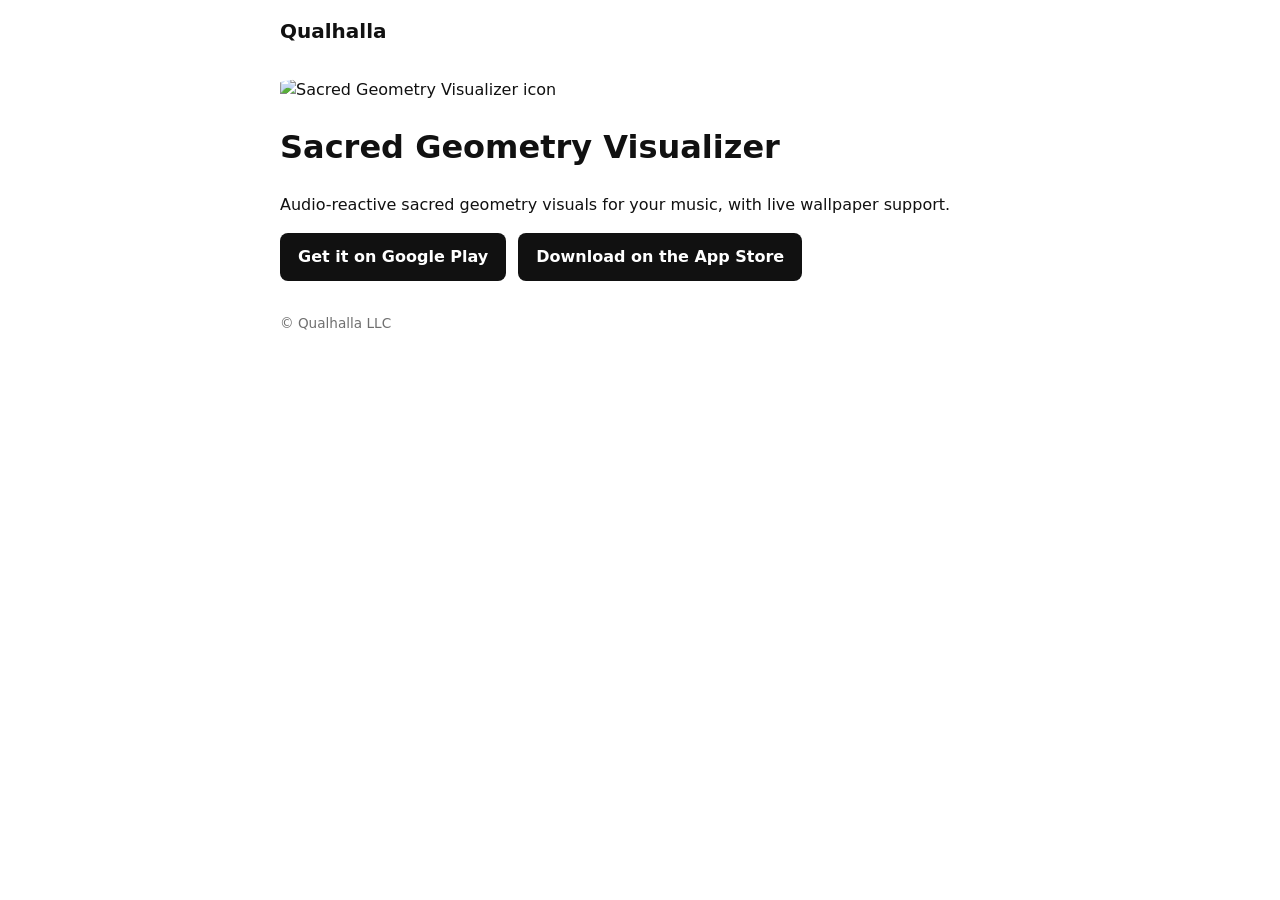
==== sacred-geometry/index.html @ e6d62333 "initial pages" ====
<!DOCTYPE html>
<html lang="en">
<head>
<meta charset="utf-8">
<meta name="viewport" content="width=device-width, initial-scale=1">
<title>Sacred Geometry Visualizer – Qualhalla</title>
<link rel="stylesheet" href="../style.css">
</head>
<body>
<header><a href="../">Qualhalla</a></header>
<main>
<img class="icon" src="https://play-lh.googleusercontent.com/yyiIt6sT2BkbA_dP98_bGDLE0XYc7IvN8BOFiixShbrxQTDB6XYWqA7kOrN7RhlTOafwakQ2WzHvA2Afxr44WQ=s256" alt="Sacred Geometry Visualizer icon" width="128" height="128">
<h1>Sacred Geometry Visualizer</h1>
<p>Audio-reactive sacred geometry visuals for your music, with live wallpaper support.</p>
<div class="links">
<a class="btn" href="https://play.google.com/store/apps/details?id=com.qualhalla.visualizer">Get it on Google Play</a>
<a class="btn" href="https://apps.apple.com/us/app/sacred-geometry-visualizer/id6801698177">Download on the App Store</a>
</div>
</main>
<footer>&copy; Qualhalla LLC</footer>
</body>
</html>
---- style.css ----
body{margin:0;font-family:system-ui,-apple-system,Segoe UI,Roboto,sans-serif;background:#fff;color:#111;line-height:1.5}
@media (prefers-color-scheme:dark){body{background:#111;color:#eee}.app{border-color:#333}.btn{background:#eee;color:#111}}
header,main,footer{max-width:720px;margin:0 auto;padding:16px}
header a{font-weight:700;font-size:1.25rem;color:inherit;text-decoration:none}
footer{font-size:.85rem;opacity:.6}
.apps{display:grid;gap:12px}
.app{display:flex;gap:16px;align-items:center;padding:12px;border:1px solid #ddd;border-radius:12px;color:inherit;text-decoration:none}
.app:hover{border-color:#888}
.app img,.icon{border-radius:20%;flex-shrink:0}
.links{display:flex;flex-wrap:wrap;gap:12px;margin-top:16px}
.btn{display:inline-block;padding:12px 18px;border-radius:8px;background:#111;color:#fff;text-decoration:none;font-weight:600}
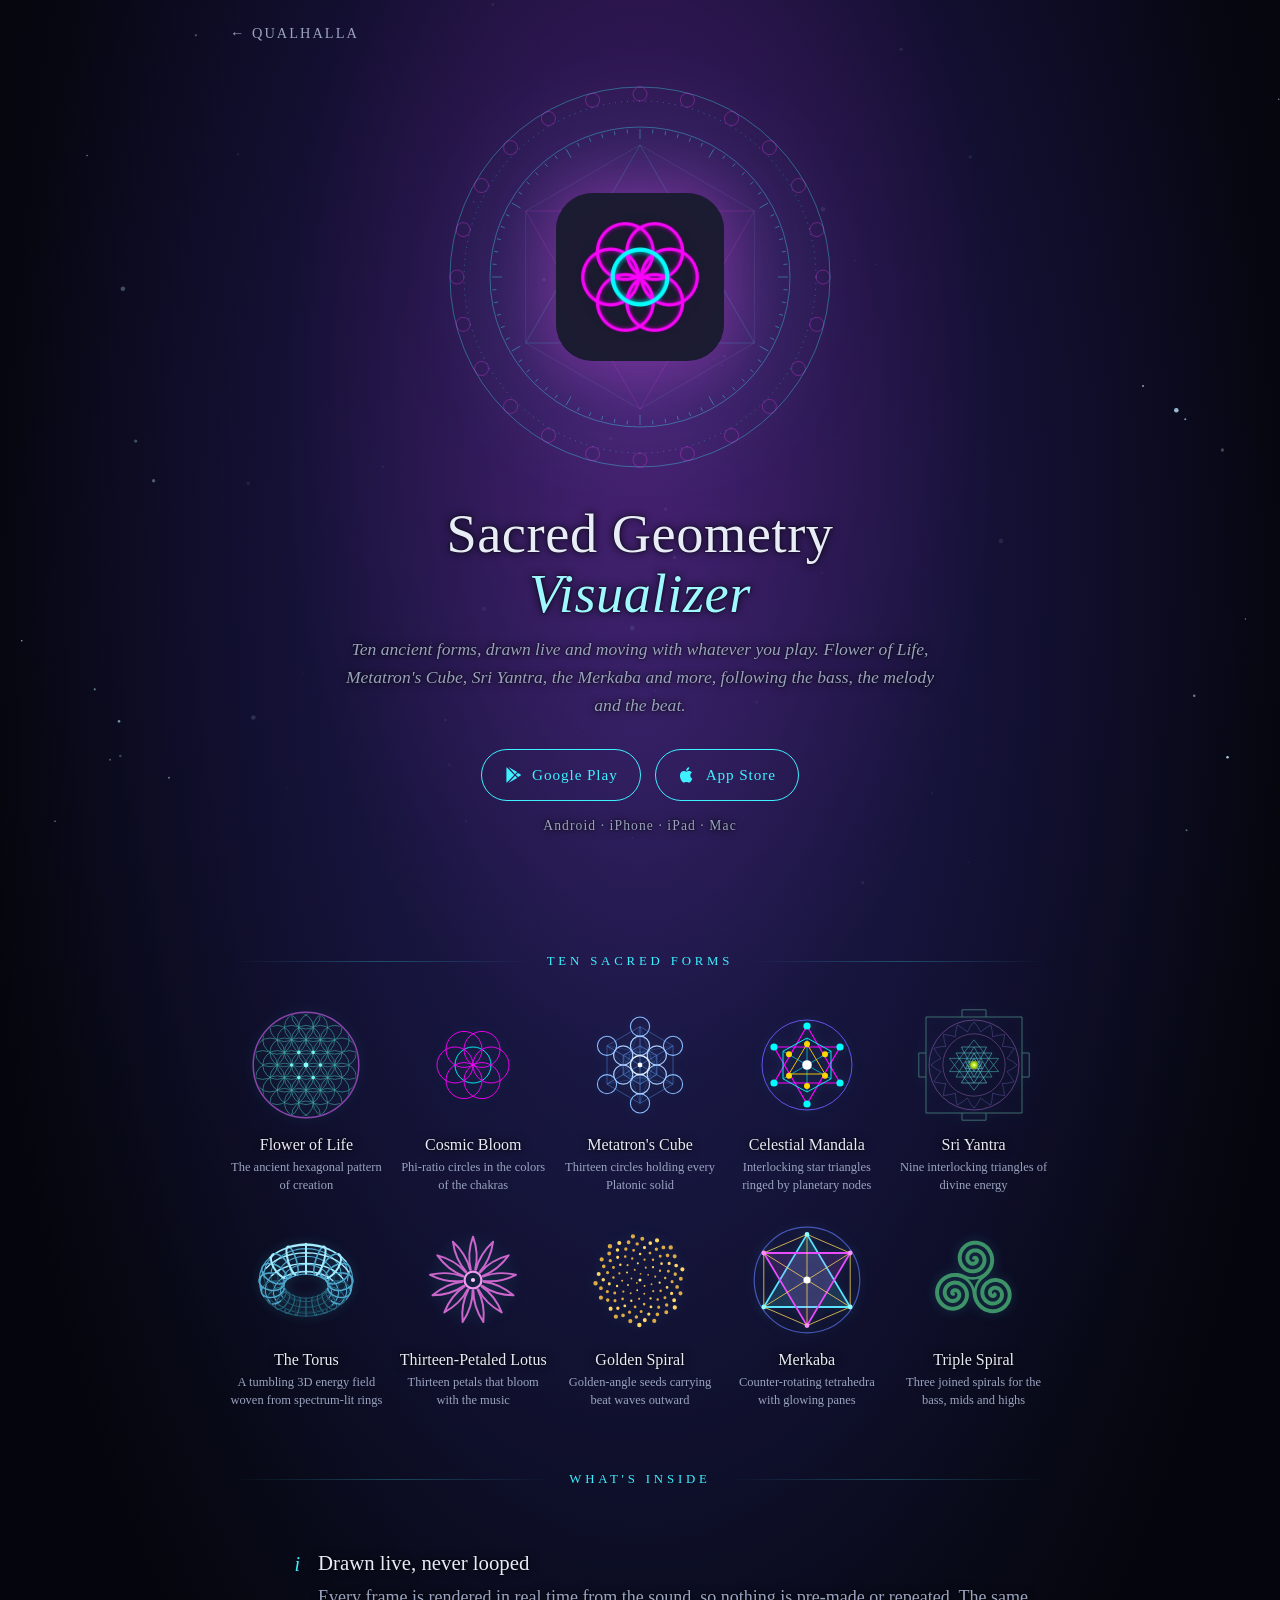
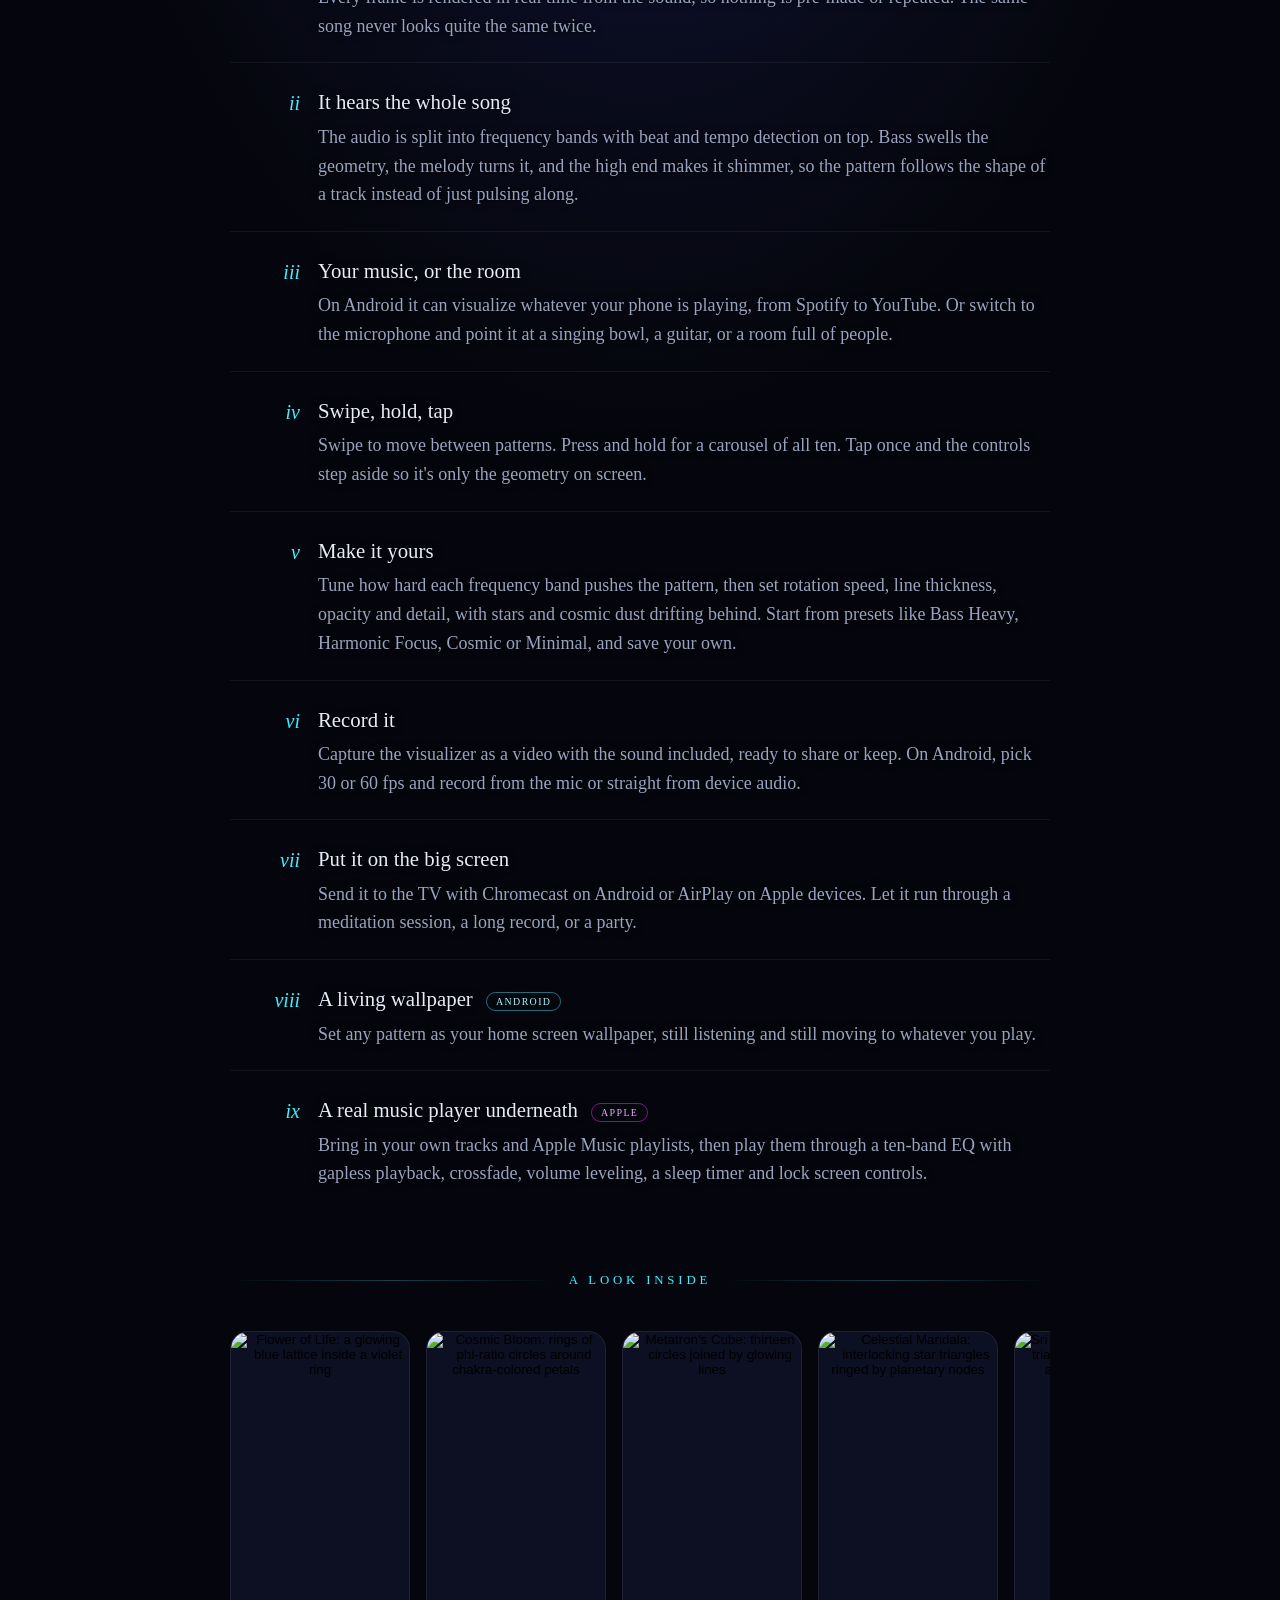
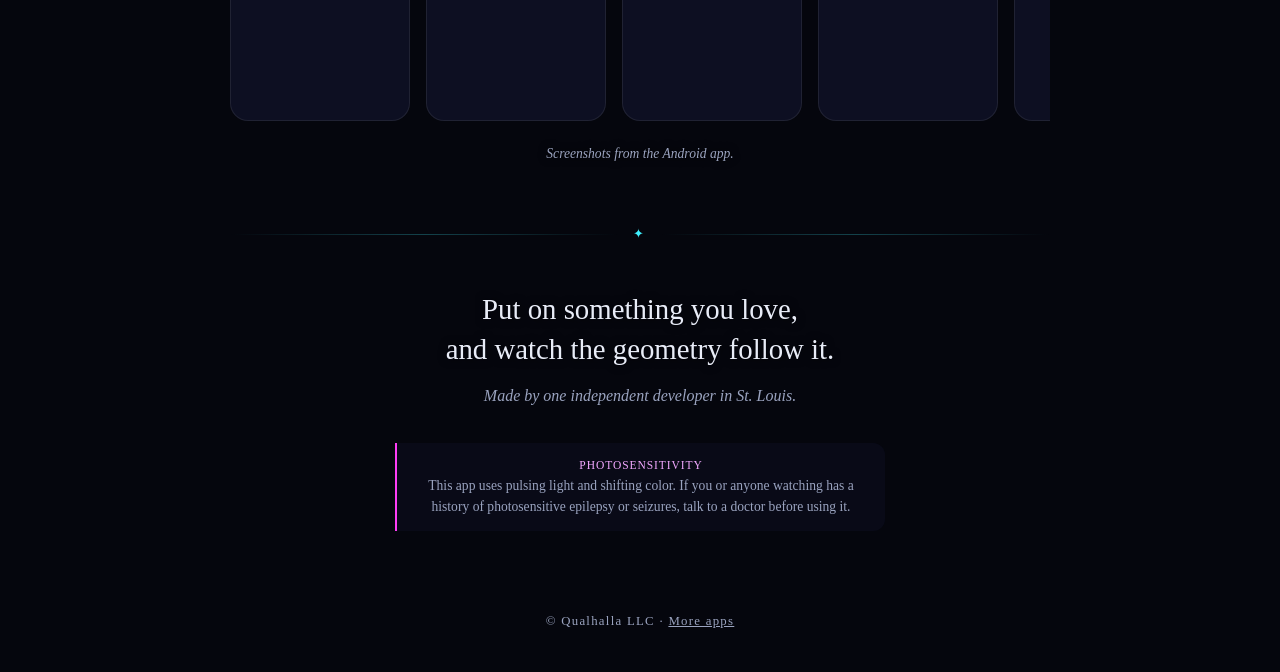
==== commit a669ddb8: "sacred geometry site" ====
--- a/sacred-geometry/index.html
+++ b/sacred-geometry/index.html
@@ -3,20 +3,505 @@
 <head>
 <meta charset="utf-8">
 <meta name="viewport" content="width=device-width, initial-scale=1">
-<title>Sacred Geometry Visualizer – Qualhalla</title>
-<link rel="stylesheet" href="../style.css">
+<title>Sacred Geometry Visualizer</title>
+<meta name="description" content="Ten sacred geometry patterns, drawn live and driven by your music. Flower of Life, Metatron's Cube, Sri Yantra, Merkaba and more, for Android, iPhone, iPad and Mac.">
+<meta property="og:title" content="Sacred Geometry Visualizer">
+<meta property="og:description" content="Ten sacred geometry patterns, drawn live and driven by your music.">
+<meta property="og:image" content="https://qualhalla.com/sacred-geometry/icon-512.png">
+<link rel="icon" href="icon-360.webp" type="image/webp">
+<style>
+:root{
+  --night:#05060d; --deep:#0d0f22; --navy:#1e1e38; --cyan:#3ff0ff; --aqua:#9ff8ff;
+  --magenta:#ff3df5; --orchid:#f2a8ff; --ink:#e8ecf7; --dim:#9aa3bf; --line:rgba(63,240,255,.26);
+  --serif:"Iowan Old Style","Palatino Linotype",Palatino,"Book Antiqua",Georgia,serif;
+}
+*{box-sizing:border-box}
+html{background:var(--night)}
+body{margin:0;color:var(--ink);font-family:var(--serif);font-size:18px;line-height:1.6;
+  background:
+    radial-gradient(ellipse 70% 45% at 50% 10%,rgba(160,40,200,.38) 0%,rgba(40,20,90,.28) 40%,transparent 75%) no-repeat,
+    radial-gradient(ellipse 60% 40% at 50% 18%,#18204a 0%,#0c0f26 50%,var(--night) 85%) no-repeat,var(--night);
+  min-height:100vh;overflow-x:hidden}
+.sky{position:fixed;inset:0;width:100%;height:100%;z-index:0;pointer-events:none;fill:#bfeaff;--m:linear-gradient(90deg,#000 0,#000 calc(50% - 480px),rgba(0,0,0,.12) calc(50% - 380px),rgba(0,0,0,.12) calc(50% + 380px),#000 calc(50% + 480px),#000 100%);-webkit-mask-image:var(--m);mask-image:var(--m)}
+.wrap p,.wrap h1,.wrap h3,.pat b{text-shadow:0 0 8px var(--night),0 0 2px var(--night)}
+.sky .tw{animation:tw 5s ease-in-out infinite}
+@keyframes tw{50%{opacity:.1}}
+.wrap{position:relative;z-index:1;max-width:860px;margin:0 auto;padding:0 20px}
+nav{padding:22px 0;font-size:.9rem;letter-spacing:.14em;text-transform:uppercase}
+nav a{color:var(--dim);text-decoration:none} nav a:hover{color:var(--cyan)}
+
+/* hero */
+.hero{text-align:center;padding:10px 0 40px}
+.sigil{position:relative;width:min(400px,86vw);aspect-ratio:1;margin:0 auto}
+.sigil svg{position:absolute;inset:0;width:100%;height:100%}
+.ring-outer{animation:spin 240s linear infinite;transform-origin:50% 50%}
+.ring-inner{animation:spin 160s linear infinite reverse;transform-origin:50% 50%}
+@keyframes spin{to{transform:rotate(360deg)}}
+.sigil line,.sigil circle.r{stroke:var(--cyan);fill:none;stroke-width:.7;opacity:.5}
+.sigil circle.p{stroke:var(--magenta);fill:none;stroke-width:.7;opacity:.45}
+.sigil .t1{stroke:var(--cyan);fill:none;stroke-width:.6;opacity:.3}
+.sigil .t2{stroke:var(--magenta);fill:none;stroke-width:.6;opacity:.3}
+.sigil .hx{stroke:var(--aqua);fill:none;stroke-width:.5;opacity:.18}
+.gem{position:absolute;left:50%;top:50%;width:42%;height:auto;aspect-ratio:1;object-fit:cover;translate:-50% -50%;border-radius:22%;
+  box-shadow:0 0 60px 10px rgba(255,61,245,.28),0 0 140px 40px rgba(63,240,255,.12);
+  animation:float 7s ease-in-out infinite}
+@keyframes float{50%{transform:translateY(-8px)}}
+h1{font-weight:400;font-size:clamp(2.1rem,6vw,3.4rem);line-height:1.1;margin:28px 0 10px;letter-spacing:.01em}
+h1 em{font-style:italic;color:var(--aqua)}
+.lede{max-width:34em;margin:0 auto;color:var(--dim);font-style:italic;font-size:1.1rem}
+.stores{display:flex;flex-wrap:wrap;justify-content:center;gap:14px;margin-top:30px}
+.stores a{display:inline-flex;align-items:center;gap:10px;padding:13px 22px;border:1px solid var(--cyan);
+  border-radius:999px;color:var(--cyan);text-decoration:none;letter-spacing:.06em;font-size:.95rem;transition:.25s}
+.stores a:hover{background:var(--cyan);color:var(--night)}
+.stores svg{width:18px;height:18px;fill:currentColor}
+.price{margin-top:14px;font-size:.85rem;color:var(--dim);letter-spacing:.08em}
+
+/* divider */
+.orn{display:flex;align-items:center;gap:14px;color:var(--cyan);margin:60px 0 34px;font-size:.8rem;letter-spacing:.3em;text-transform:uppercase;text-align:center}
+.orn::before,.orn::after{content:"";flex:1;height:1px;background:linear-gradient(90deg,transparent,var(--line),transparent)}
+
+/* patterns */
+.pats{list-style:none;padding:0;margin:0;display:grid;grid-template-columns:repeat(5,1fr);gap:26px 14px}
+.pat{text-align:center}
+.pat svg{display:block;width:100%;max-width:120px;aspect-ratio:1;margin:0 auto 10px;overflow:visible;
+  filter:drop-shadow(0 0 6px rgba(63,240,255,.18));transition:transform .6s cubic-bezier(.2,.7,.2,1)}
+.pat.dim svg{filter:brightness(2.1) saturate(1.2) drop-shadow(0 0 6px rgba(63,240,255,.18))}
+.pat:hover svg{transform:rotate(30deg) scale(1.06)}
+.pat b{display:block;font-weight:400;font-size:1rem;line-height:1.25}
+.pat span{display:block;font-size:.78rem;line-height:1.4;color:var(--dim);margin-top:4px}
+
+/* features */
+.feats{list-style:none;padding:0;margin:0}
+.feats li{display:grid;grid-template-columns:70px 1fr;gap:18px;padding:22px 0;border-bottom:1px solid rgba(255,255,255,.06)}
+.feats li:last-child{border-bottom:0}
+.num{font-style:italic;color:var(--cyan);font-size:1.25rem;text-align:right;padding-top:2px}
+.feats h3{margin:0 0 4px;font-weight:400;font-size:1.3rem}
+.feats p{margin:0;color:var(--dim)}
+.tag{display:inline-block;vertical-align:middle;margin-left:8px;padding:1px 9px;border-radius:999px;font-size:.62rem;letter-spacing:.14em;text-transform:uppercase;
+  border:1px solid rgba(255,255,255,.18);color:var(--dim);font-style:normal;text-shadow:none}
+.tag.a{border-color:rgba(63,240,255,.45);color:var(--aqua)}
+.tag.i{border-color:rgba(255,61,245,.45);color:var(--orchid)}
+
+/* screens */
+.screens{display:flex;gap:16px;overflow-x:auto;padding:6px 2px 18px;scroll-snap-type:x mandatory;scrollbar-width:thin;scrollbar-color:var(--line) transparent}
+.shot{flex:0 0 auto;padding:0;border:0;background:none;cursor:zoom-in;scroll-snap-align:start;border-radius:18px;transition:transform .25s}
+.shot:hover{transform:translateY(-3px)}
+.shot:focus-visible{outline:2px solid var(--cyan);outline-offset:3px}
+.screens img{display:block;width:180px;height:auto;aspect-ratio:1440/3120;border-radius:18px;border:1px solid rgba(255,255,255,.08);background:var(--deep)}
+.screens-note{text-align:center;color:var(--dim);font-style:italic;font-size:.85rem;margin:4px 0 0}
+
+/* lightbox */
+.lightbox{border:0;padding:0;background:transparent;max-width:none;max-height:none;width:100vw;height:100vh;height:100dvh;
+  color:var(--ink);overflow:hidden}
+.lightbox[open]{display:flex;align-items:center;justify-content:center;animation:lbin .22s ease-out}
+.lightbox::backdrop{background:rgba(5,6,13,.92);backdrop-filter:blur(4px)}
+@keyframes lbin{from{opacity:0}}
+.lightbox figure{margin:0;display:flex;flex-direction:column;align-items:center;gap:14px;max-width:100%}
+.lb-img{display:block;max-height:calc(100dvh - 110px);max-width:min(92vw,520px);width:auto;height:auto;
+  border-radius:24px;border:1px solid var(--line);box-shadow:0 0 80px rgba(255,61,245,.2)}
+.lb-cap{max-width:30em;padding:0 20px;text-align:center;color:var(--dim);font-style:italic;font-size:.95rem}
+.lb-close,.lb-nav{position:absolute;display:flex;align-items:center;justify-content:center;background:rgba(13,15,34,.75);
+  color:var(--cyan);border:1px solid var(--line);border-radius:999px;cursor:pointer;font-family:var(--serif);line-height:1;transition:.2s}
+.lb-close:hover,.lb-nav:hover{background:var(--cyan);color:var(--night)}
+.lb-close:focus-visible,.lb-nav:focus-visible{outline:2px solid var(--cyan);outline-offset:3px}
+.lb-close{top:16px;right:16px;width:44px;height:44px;font-size:1.7rem}
+.lb-nav{top:50%;translate:0 -50%;width:48px;height:48px;font-size:2rem;padding-bottom:4px}
+.lb-prev{left:max(16px,calc(50% - 340px))}
+.lb-next{right:max(16px,calc(50% - 340px))}
+
+/* closing */
+.vow{text-align:center;padding:10px 0 20px}
+.vow p{font-size:clamp(1.3rem,3.6vw,1.8rem);line-height:1.4;margin:0 0 14px}
+.vow small{display:block;color:var(--dim);font-style:italic;font-size:1rem}
+.caution{max-width:36em;margin:34px auto 0;padding:14px 18px;border-left:2px solid var(--magenta);background:rgba(13,15,34,.55);
+  border-radius:0 12px 12px 0;color:var(--dim);font-size:.85rem;line-height:1.5}
+.caution b{color:var(--orchid);font-weight:400;letter-spacing:.08em;text-transform:uppercase;font-size:.72rem;display:block;margin-bottom:2px}
+footer{text-align:center;color:var(--dim);font-size:.8rem;letter-spacing:.1em;padding:60px 0 40px}
+footer a{color:var(--dim)}
+
+@media (max-width:760px){
+  .pats{grid-template-columns:repeat(3,1fr)}
+}
+@media (max-width:640px){
+  body{font-size:17px}
+  .pats{grid-template-columns:repeat(2,1fr);gap:24px 16px}
+  .pat svg{max-width:104px}
+  .feats li{grid-template-columns:44px 1fr;gap:12px}
+  .screens img{width:150px}
+  .lb-nav{top:auto;bottom:18px;translate:none}
+  .lb-img{max-height:calc(100dvh - 210px)}
+  .lightbox figure{margin:44px 0 56px}
+}
+@media (prefers-reduced-motion:reduce){*{animation:none!important;transition:none!important}}
+</style>
 </head>
 <body>
-<header><a href="../">Qualhalla</a></header>
-<main>
-<img class="icon" src="https://play-lh.googleusercontent.com/yyiIt6sT2BkbA_dP98_bGDLE0XYc7IvN8BOFiixShbrxQTDB6XYWqA7kOrN7RhlTOafwakQ2WzHvA2Afxr44WQ=s256" alt="Sacred Geometry Visualizer icon" width="128" height="128">
-<h1>Sacred Geometry Visualizer</h1>
-<p>Audio-reactive sacred geometry visuals for your music, with live wallpaper support.</p>
-<div class="links">
-<a class="btn" href="https://play.google.com/store/apps/details?id=com.qualhalla.visualizer">Get it on Google Play</a>
-<a class="btn" href="https://apps.apple.com/us/app/sacred-geometry-visualizer/id6801698177">Download on the App Store</a>
+<svg class="sky" viewBox="0 0 1000 1000" preserveAspectRatio="xMidYMid slice" aria-hidden="true">
+<circle cx="331" cy="970" r="0.8" opacity="0.51" class="tw" style="animation-delay:4.9s"/>
+<circle cx="96" cy="374" r="1.8" opacity="0.29"/>
+<circle cx="38" cy="88" r="1.3" opacity="0.52"/>
+<circle cx="564" cy="434" r="0.6" opacity="0.79" class="tw" style="animation-delay:1.3s"/>
+<circle cx="642" cy="596" r="0.6" opacity="0.63"/>
+<circle cx="999" cy="226" r="0.6" opacity="0.61" class="tw" style="animation-delay:2.5s"/>
+<circle cx="553" cy="120" r="1.8" opacity="0.45"/>
+<circle cx="185" cy="105" r="1.8" opacity="0.62" class="tw" style="animation-delay:0.6s"/>
+<circle cx="729" cy="64" r="1.8" opacity="0.29" class="tw" style="animation-delay:4.1s"/>
+<circle cx="437" cy="795" r="1" opacity="0.55"/>
+<circle cx="370" cy="306" r="0.8" opacity="0.77"/>
+<circle cx="249" cy="83" r="1.8" opacity="0.45"/>
+<circle cx="351" cy="746" r="1.3" opacity="0.44"/>
+<circle cx="120" cy="524" r="1.3" opacity="0.36"/>
+<circle cx="955" cy="500" r="1.3" opacity="0.28"/>
+<circle cx="782" cy="571" r="1.8" opacity="0.76"/>
+<circle cx="348" cy="711" r="1" opacity="0.64"/>
+<circle cx="467" cy="70" r="0.6" opacity="0.86"/>
+<circle cx="680" cy="66" r="0.6" opacity="0.73"/>
+<circle cx="591" cy="697" r="1.3" opacity="0.43"/>
+<circle cx="684" cy="355" r="0.6" opacity="0.86"/>
+<circle cx="625" cy="119" r="1.3" opacity="0.29"/>
+<circle cx="132" cy="756" r="0.8" opacity="0.51"/>
+<circle cx="508" cy="82" r="0.8" opacity="0.54"/>
+<circle cx="904" cy="140" r="1.3" opacity="0.81"/>
+<circle cx="425" cy="367" r="1.3" opacity="0.87" class="tw" style="animation-delay:1.1s"/>
+<circle cx="237" cy="674" r="0.8" opacity="0.26"/>
+<circle cx="186" cy="269" r="1" opacity="0.25"/>
+<circle cx="378" cy="624" r="1.8" opacity="0.46" class="tw" style="animation-delay:5.2s"/>
+<circle cx="973" cy="632" r="0.6" opacity="0.55"/>
+<circle cx="974" cy="895" r="1.8" opacity="0.51"/>
+<circle cx="106" cy="493" r="1.3" opacity="0.29" class="tw" style="animation-delay:1.3s"/>
+<circle cx="166" cy="112" r="1" opacity="0.64" class="tw" style="animation-delay:3.4s"/>
+<circle cx="549" cy="103" r="1" opacity="0.65" class="tw" style="animation-delay:1.2s"/>
+<circle cx="385" cy="152" r="1" opacity="0.87"/>
+<circle cx="485" cy="125" r="0.6" opacity="0.8"/>
+<circle cx="477" cy="491" r="1.3" opacity="0.45" class="tw" style="animation-delay:4.5s"/>
+<circle cx="758" cy="271" r="1.3" opacity="0.79" class="tw" style="animation-delay:0.1s"/>
+<circle cx="973" cy="974" r="1.8" opacity="0.49"/>
+<circle cx="936" cy="27" r="1.8" opacity="0.44"/>
+<circle cx="93" cy="712" r="1" opacity="0.59"/>
+<circle cx="364" cy="790" r="0.8" opacity="0.6"/>
+<circle cx="337" cy="651" r="0.8" opacity="0.65"/>
+<circle cx="776" cy="873" r="0.8" opacity="0.77"/>
+<circle cx="757" cy="822" r="0.8" opacity="0.38"/>
+<circle cx="748" cy="29" r="0.6" opacity="0.76"/>
+<circle cx="198" cy="709" r="1.8" opacity="0.87"/>
+<circle cx="959" cy="740" r="1" opacity="0.87"/>
+<circle cx="225" cy="104" r="0.8" opacity="0.56"/>
+<circle cx="494" cy="639" r="1.8" opacity="0.8"/>
+<circle cx="668" cy="352" r="0.6" opacity="0.79" class="tw" style="animation-delay:2.3s"/>
+<circle cx="728" cy="768" r="0.8" opacity="0.56" class="tw" style="animation-delay:4.7s"/>
+<circle cx="340" cy="88" r="1.3" opacity="0.55"/>
+<circle cx="86" cy="742" r="0.8" opacity="0.36" class="tw" style="animation-delay:0.9s"/>
+<circle cx="926" cy="476" r="0.8" opacity="0.65"/>
+<circle cx="485" cy="673" r="1" opacity="0.35"/>
+<circle cx="21" cy="14" r="0.6" opacity="0.59"/>
+<circle cx="444" cy="892" r="0.8" opacity="0.79" class="tw" style="animation-delay:1.5s"/>
+<circle cx="299" cy="513" r="0.8" opacity="0.75"/>
+<circle cx="557" cy="429" r="0.8" opacity="0.29"/>
+<circle cx="919" cy="469" r="1.8" opacity="0.78"/>
+<circle cx="846" cy="939" r="1.8" opacity="0.33" class="tw" style="animation-delay:3.1s"/>
+<circle cx="893" cy="450" r="0.8" opacity="0.65"/>
+<circle cx="153" cy="176" r="0.8" opacity="0.56"/>
+<circle cx="569" cy="63" r="1" opacity="0.69"/>
+<circle cx="494" cy="803" r="0.6" opacity="0.82" class="tw" style="animation-delay:1.1s"/>
+<circle cx="43" cy="790" r="0.6" opacity="0.58"/>
+<circle cx="778" cy="915" r="0.6" opacity="0.54"/>
+<circle cx="517" cy="620" r="1.8" opacity="0.38"/>
+<circle cx="520" cy="546" r="1.3" opacity="0.58"/>
+<circle cx="535" cy="897" r="1" opacity="0.85"/>
+<circle cx="207" cy="860" r="1.3" opacity="0.34" class="tw" style="animation-delay:2.7s"/>
+<circle cx="74" cy="687" r="0.8" opacity="0.53" class="tw" style="animation-delay:1.8s"/>
+<circle cx="125" cy="918" r="0.8" opacity="0.86"/>
+<circle cx="374" cy="146" r="1" opacity="0.82"/>
+<circle cx="224" cy="764" r="0.6" opacity="0.51"/>
+<circle cx="683" cy="852" r="0.8" opacity="0.35"/>
+<circle cx="527" cy="413" r="1" opacity="0.52"/>
+<circle cx="94" cy="739" r="1" opacity="0.26"/>
+<circle cx="451" cy="720" r="0.6" opacity="0.5"/>
+<circle cx="302" cy="524" r="0.6" opacity="0.32"/>
+<circle cx="234" cy="995" r="0.6" opacity="0.3"/>
+<circle cx="927" cy="797" r="0.8" opacity="0.43" class="tw" style="animation-delay:2.5s"/>
+<circle cx="933" cy="692" r="1" opacity="0.51"/>
+<circle cx="527" cy="584" r="1.3" opacity="0.71" class="tw" style="animation-delay:0.3s"/>
+<circle cx="704" cy="187" r="1.3" opacity="0.83"/>
+<circle cx="17" cy="649" r="0.6" opacity="0.77" class="tw" style="animation-delay:5.1s"/>
+<circle cx="68" cy="270" r="0.6" opacity="0.54"/>
+<circle cx="566" cy="427" r="1" opacity="0.65" class="tw" style="animation-delay:4.3s"/>
+<circle cx="960" cy="112" r="0.8" opacity="0.42" class="tw" style="animation-delay:5.6s"/>
+<circle cx="643" cy="312" r="1.8" opacity="0.74"/>
+<circle cx="512" cy="688" r="0.8" opacity="0.43"/>
+<circle cx="256" cy="37" r="0.6" opacity="0.26"/>
+<circle cx="194" cy="526" r="1.3" opacity="0.41"/>
+<circle cx="674" cy="838" r="1.3" opacity="0.68"/>
+</svg>
+
+<div class="wrap">
+<nav><a href="../">&larr; Qualhalla</a></nav>
+
+<header class="hero">
+  <div class="sigil">
+    <svg viewBox="0 0 400 400" aria-hidden="true">
+      <g class="ring-outer">
+<circle class="r" cx="200" cy="200" r="190"/>
+<circle class="r" cx="200" cy="200" r="176" stroke-dasharray="1 5"/>
+<circle class="p" cx="200.0" cy="17.0" r="7"/>
+<circle class="p" cx="247.4" cy="23.2" r="7"/>
+<circle class="p" cx="291.5" cy="41.5" r="7"/>
+<circle class="p" cx="329.4" cy="70.6" r="7"/>
+<circle class="p" cx="358.5" cy="108.5" r="7"/>
+<circle class="p" cx="376.8" cy="152.6" r="7"/>
+<circle class="p" cx="383.0" cy="200.0" r="7"/>
+<circle class="p" cx="376.8" cy="247.4" r="7"/>
+<circle class="p" cx="358.5" cy="291.5" r="7"/>
+<circle class="p" cx="329.4" cy="329.4" r="7"/>
+<circle class="p" cx="291.5" cy="358.5" r="7"/>
+<circle class="p" cx="247.4" cy="376.8" r="7"/>
+<circle class="p" cx="200.0" cy="383.0" r="7"/>
+<circle class="p" cx="152.6" cy="376.8" r="7"/>
+<circle class="p" cx="108.5" cy="358.5" r="7"/>
+<circle class="p" cx="70.6" cy="329.4" r="7"/>
+<circle class="p" cx="41.5" cy="291.5" r="7"/>
+<circle class="p" cx="23.2" cy="247.4" r="7"/>
+<circle class="p" cx="17.0" cy="200.0" r="7"/>
+<circle class="p" cx="23.2" cy="152.6" r="7"/>
+<circle class="p" cx="41.5" cy="108.5" r="7"/>
+<circle class="p" cx="70.6" cy="70.6" r="7"/>
+<circle class="p" cx="108.5" cy="41.5" r="7"/>
+<circle class="p" cx="152.6" cy="23.2" r="7"/>
+      </g>
+      <g class="ring-inner">
+<circle class="r" cx="200" cy="200" r="150"/>
+<line transform="rotate(0 200 200)" x1="200" y1="52" x2="200" y2="62"/>
+<line transform="rotate(5 200 200)" x1="200" y1="52" x2="200" y2="56"/>
+<line transform="rotate(10 200 200)" x1="200" y1="52" x2="200" y2="56"/>
+<line transform="rotate(15 200 200)" x1="200" y1="52" x2="200" y2="56"/>
+<line transform="rotate(20 200 200)" x1="200" y1="52" x2="200" y2="56"/>
+<line transform="rotate(25 200 200)" x1="200" y1="52" x2="200" y2="56"/>
+<line transform="rotate(30 200 200)" x1="200" y1="52" x2="200" y2="62"/>
+<line transform="rotate(35 200 200)" x1="200" y1="52" x2="200" y2="56"/>
+<line transform="rotate(40 200 200)" x1="200" y1="52" x2="200" y2="56"/>
+<line transform="rotate(45 200 200)" x1="200" y1="52" x2="200" y2="56"/>
+<line transform="rotate(50 200 200)" x1="200" y1="52" x2="200" y2="56"/>
+<line transform="rotate(55 200 200)" x1="200" y1="52" x2="200" y2="56"/>
+<line transform="rotate(60 200 200)" x1="200" y1="52" x2="200" y2="62"/>
+<line transform="rotate(65 200 200)" x1="200" y1="52" x2="200" y2="56"/>
+<line transform="rotate(70 200 200)" x1="200" y1="52" x2="200" y2="56"/>
+<line transform="rotate(75 200 200)" x1="200" y1="52" x2="200" y2="56"/>
+<line transform="rotate(80 200 200)" x1="200" y1="52" x2="200" y2="56"/>
+<line transform="rotate(85 200 200)" x1="200" y1="52" x2="200" y2="56"/>
+<line transform="rotate(90 200 200)" x1="200" y1="52" x2="200" y2="62"/>
+<line transform="rotate(95 200 200)" x1="200" y1="52" x2="200" y2="56"/>
+<line transform="rotate(100 200 200)" x1="200" y1="52" x2="200" y2="56"/>
+<line transform="rotate(105 200 200)" x1="200" y1="52" x2="200" y2="56"/>
+<line transform="rotate(110 200 200)" x1="200" y1="52" x2="200" y2="56"/>
+<line transform="rotate(115 200 200)" x1="200" y1="52" x2="200" y2="56"/>
+<line transform="rotate(120 200 200)" x1="200" y1="52" x2="200" y2="62"/>
+<line transform="rotate(125 200 200)" x1="200" y1="52" x2="200" y2="56"/>
+<line transform="rotate(130 200 200)" x1="200" y1="52" x2="200" y2="56"/>
+<line transform="rotate(135 200 200)" x1="200" y1="52" x2="200" y2="56"/>
+<line transform="rotate(140 200 200)" x1="200" y1="52" x2="200" y2="56"/>
+<line transform="rotate(145 200 200)" x1="200" y1="52" x2="200" y2="56"/>
+<line transform="rotate(150 200 200)" x1="200" y1="52" x2="200" y2="62"/>
+<line transform="rotate(155 200 200)" x1="200" y1="52" x2="200" y2="56"/>
+<line transform="rotate(160 200 200)" x1="200" y1="52" x2="200" y2="56"/>
+<line transform="rotate(165 200 200)" x1="200" y1="52" x2="200" y2="56"/>
+<line transform="rotate(170 200 200)" x1="200" y1="52" x2="200" y2="56"/>
+<line transform="rotate(175 200 200)" x1="200" y1="52" x2="200" y2="56"/>
+<line transform="rotate(180 200 200)" x1="200" y1="52" x2="200" y2="62"/>
+<line transform="rotate(185 200 200)" x1="200" y1="52" x2="200" y2="56"/>
+<line transform="rotate(190 200 200)" x1="200" y1="52" x2="200" y2="56"/>
+<line transform="rotate(195 200 200)" x1="200" y1="52" x2="200" y2="56"/>
+<line transform="rotate(200 200 200)" x1="200" y1="52" x2="200" y2="56"/>
+<line transform="rotate(205 200 200)" x1="200" y1="52" x2="200" y2="56"/>
+<line transform="rotate(210 200 200)" x1="200" y1="52" x2="200" y2="62"/>
+<line transform="rotate(215 200 200)" x1="200" y1="52" x2="200" y2="56"/>
+<line transform="rotate(220 200 200)" x1="200" y1="52" x2="200" y2="56"/>
+<line transform="rotate(225 200 200)" x1="200" y1="52" x2="200" y2="56"/>
+<line transform="rotate(230 200 200)" x1="200" y1="52" x2="200" y2="56"/>
+<line transform="rotate(235 200 200)" x1="200" y1="52" x2="200" y2="56"/>
+<line transform="rotate(240 200 200)" x1="200" y1="52" x2="200" y2="62"/>
+<line transform="rotate(245 200 200)" x1="200" y1="52" x2="200" y2="56"/>
+<line transform="rotate(250 200 200)" x1="200" y1="52" x2="200" y2="56"/>
+<line transform="rotate(255 200 200)" x1="200" y1="52" x2="200" y2="56"/>
+<line transform="rotate(260 200 200)" x1="200" y1="52" x2="200" y2="56"/>
+<line transform="rotate(265 200 200)" x1="200" y1="52" x2="200" y2="56"/>
+<line transform="rotate(270 200 200)" x1="200" y1="52" x2="200" y2="62"/>
+<line transform="rotate(275 200 200)" x1="200" y1="52" x2="200" y2="56"/>
+<line transform="rotate(280 200 200)" x1="200" y1="52" x2="200" y2="56"/>
+<line transform="rotate(285 200 200)" x1="200" y1="52" x2="200" y2="56"/>
+<line transform="rotate(290 200 200)" x1="200" y1="52" x2="200" y2="56"/>
+<line transform="rotate(295 200 200)" x1="200" y1="52" x2="200" y2="56"/>
+<line transform="rotate(300 200 200)" x1="200" y1="52" x2="200" y2="62"/>
+<line transform="rotate(305 200 200)" x1="200" y1="52" x2="200" y2="56"/>
+<line transform="rotate(310 200 200)" x1="200" y1="52" x2="200" y2="56"/>
+<line transform="rotate(315 200 200)" x1="200" y1="52" x2="200" y2="56"/>
+<line transform="rotate(320 200 200)" x1="200" y1="52" x2="200" y2="56"/>
+<line transform="rotate(325 200 200)" x1="200" y1="52" x2="200" y2="56"/>
+<line transform="rotate(330 200 200)" x1="200" y1="52" x2="200" y2="62"/>
+<line transform="rotate(335 200 200)" x1="200" y1="52" x2="200" y2="56"/>
+<line transform="rotate(340 200 200)" x1="200" y1="52" x2="200" y2="56"/>
+<line transform="rotate(345 200 200)" x1="200" y1="52" x2="200" y2="56"/>
+<line transform="rotate(350 200 200)" x1="200" y1="52" x2="200" y2="56"/>
+<line transform="rotate(355 200 200)" x1="200" y1="52" x2="200" y2="56"/>
+<polygon class="t1" points="200.0,68.0 314.3,266.0 85.7,266.0"/>
+<polygon class="t2" points="314.3,134.0 200.0,332.0 85.7,134.0"/>
+<polygon class="hx" points="200.0,68.0 314.3,134.0 314.3,266.0 200.0,332.0 85.7,266.0 85.7,134.0"/>
+      </g>
+    </svg>
+    <img class="gem" src="icon-360.webp" alt="Sacred Geometry Visualizer icon" width="360" height="360">
+  </div>
+
+  <h1>Sacred Geometry<br><em>Visualizer</em></h1>
+  <p class="lede">Ten ancient forms, drawn live and moving with whatever you play. Flower of Life, Metatron's Cube, Sri Yantra, the Merkaba and more, following the bass, the melody and the beat.</p>
+
+  <div class="stores">
+    <a href="https://play.google.com/store/apps/details?id=com.qualhalla.visualizer">
+      <svg viewBox="0 0 24 24" aria-hidden="true"><path d="M3.6 1.8c-.3.3-.4.7-.4 1.2v18c0 .5.1.9.4 1.2L13.7 12 3.6 1.8zm11.2 11.3 2.8 2.8-11.7 6.7 8.9-9.5zm3.9-3.9 3.1 1.8c.9.5.9 1.5 0 2l-3.1 1.8-3.1-3.1 3.1-2.5zM5.9 1.4l11.7 6.7-2.8 2.8-8.9-9.5z"/></svg>
+      Google Play
+    </a>
+    <a href="https://apps.apple.com/us/app/sacred-geometry-visualizer/id6801698177">
+      <svg viewBox="0 0 24 24" aria-hidden="true"><path d="M16.4 12.6c0-2.6 2.1-3.8 2.2-3.9-1.2-1.8-3.1-2-3.7-2-1.6-.2-3.1.9-3.9.9-.8 0-2-.9-3.4-.9-1.7 0-3.3 1-4.2 2.6-1.8 3.1-.5 7.7 1.3 10.2.9 1.2 1.9 2.6 3.2 2.6 1.3-.1 1.8-.8 3.3-.8 1.6 0 2 .8 3.4.8 1.4 0 2.3-1.3 3.1-2.5 1-1.4 1.4-2.8 1.4-2.9 0 0-2.7-1-2.7-4.1zM13.9 4.9c.7-.9 1.2-2 1-3.2-1 0-2.3.7-3 1.6-.7.8-1.2 2-1.1 3.1 1.2.1 2.3-.6 3.1-1.5z"/></svg>
+      App Store
+    </a>
+  </div>
+  <p class="price">Android &middot; iPhone &middot; iPad &middot; Mac</p>
+</header>
+
+<div class="orn">Ten sacred forms</div>
+<ul class="pats">
+<li class="pat"><svg aria-hidden="true" focusable="false" viewBox="0 0 200 200"><path d="M100,100m-88,0a88,88 0,1 1,176 0a88,88 0,1 1,-176 0" fill="none" stroke="#8844aa" stroke-width="2.5"/><g clip-path="url(#flower-of-life-c1)"><clipPath id="flower-of-life-c1"><path d="M100,100m-86,0a86,86 0,1 1,172 0a86,86 0,1 1,-172 0"/></clipPath><path d="M100,100m-24,0a24,24 0,1 1,48 0a24,24 0,1 1,-48 0" fill="none" stroke="#44aaaa" stroke-width="1"/><path d="M124,100m-24,0a24,24 0,1 1,48 0a24,24 0,1 1,-48 0" fill="none" stroke="#44aaaa" stroke-width="1"/><path d="M76,100m-24,0a24,24 0,1 1,48 0a24,24 0,1 1,-48 0" fill="none" stroke="#44aaaa" stroke-width="1"/><path d="M112,121m-24,0a24,24 0,1 1,48 0a24,24 0,1 1,-48 0" fill="none" stroke="#44aaaa" stroke-width="1"/><path d="M88,121m-24,0a24,24 0,1 1,48 0a24,24 0,1 1,-48 0" fill="none" stroke="#44aaaa" stroke-width="1"/><path d="M112,79m-24,0a24,24 0,1 1,48 0a24,24 0,1 1,-48 0" fill="none" stroke="#44aaaa" stroke-width="1"/><path d="M88,79m-24,0a24,24 0,1 1,48 0a24,24 0,1 1,-48 0" fill="none" stroke="#44aaaa" stroke-width="1"/><path d="M148,100m-24,0a24,24 0,1 1,48 0a24,24 0,1 1,-48 0" fill="none" stroke="#44aaaa" stroke-width="1"/><path d="M52,100m-24,0a24,24 0,1 1,48 0a24,24 0,1 1,-48 0" fill="none" stroke="#44aaaa" stroke-width="1"/><path d="M136,121m-24,0a24,24 0,1 1,48 0a24,24 0,1 1,-48 0" fill="none" stroke="#44aaaa" stroke-width="1"/><path d="M64,121m-24,0a24,24 0,1 1,48 0a24,24 0,1 1,-48 0" fill="none" stroke="#44aaaa" stroke-width="1"/><path d="M136,79m-24,0a24,24 0,1 1,48 0a24,24 0,1 1,-48 0" fill="none" stroke="#44aaaa" stroke-width="1"/><path d="M64,79m-24,0a24,24 0,1 1,48 0a24,24 0,1 1,-48 0" fill="none" stroke="#44aaaa" stroke-width="1"/><path d="M100,142m-24,0a24,24 0,1 1,48 0a24,24 0,1 1,-48 0" fill="none" stroke="#44aaaa" stroke-width="1"/><path d="M100,58m-24,0a24,24 0,1 1,48 0a24,24 0,1 1,-48 0" fill="none" stroke="#44aaaa" stroke-width="1"/><path d="M124,142m-24,0a24,24 0,1 1,48 0a24,24 0,1 1,-48 0" fill="none" stroke="#44aaaa" stroke-width="1"/><path d="M76,142m-24,0a24,24 0,1 1,48 0a24,24 0,1 1,-48 0" fill="none" stroke="#44aaaa" stroke-width="1"/><path d="M124,58m-24,0a24,24 0,1 1,48 0a24,24 0,1 1,-48 0" fill="none" stroke="#44aaaa" stroke-width="1"/><path d="M76,58m-24,0a24,24 0,1 1,48 0a24,24 0,1 1,-48 0" fill="none" stroke="#44aaaa" stroke-width="1"/><path d="M172,100m-24,0a24,24 0,1 1,48 0a24,24 0,1 1,-48 0" fill="none" stroke="#44aaaa" stroke-width="1"/><path d="M28,100m-24,0a24,24 0,1 1,48 0a24,24 0,1 1,-48 0" fill="none" stroke="#44aaaa" stroke-width="1"/><path d="M100,184m-24,0a24,24 0,1 1,48 0a24,24 0,1 1,-48 0" fill="none" stroke="#44aaaa" stroke-width="1"/><path d="M100,16m-24,0a24,24 0,1 1,48 0a24,24 0,1 1,-48 0" fill="none" stroke="#44aaaa" stroke-width="1"/><path d="M160,121m-24,0a24,24 0,1 1,48 0a24,24 0,1 1,-48 0" fill="none" stroke="#44aaaa" stroke-width="1"/><path d="M40,121m-24,0a24,24 0,1 1,48 0a24,24 0,1 1,-48 0" fill="none" stroke="#44aaaa" stroke-width="1"/><path d="M160,79m-24,0a24,24 0,1 1,48 0a24,24 0,1 1,-48 0" fill="none" stroke="#44aaaa" stroke-width="1"/><path d="M40,79m-24,0a24,24 0,1 1,48 0a24,24 0,1 1,-48 0" fill="none" stroke="#44aaaa" stroke-width="1"/><path d="M148,142m-24,0a24,24 0,1 1,48 0a24,24 0,1 1,-48 0" fill="none" stroke="#44aaaa" stroke-width="1"/><path d="M52,142m-24,0a24,24 0,1 1,48 0a24,24 0,1 1,-48 0" fill="none" stroke="#44aaaa" stroke-width="1"/><path d="M148,58m-24,0a24,24 0,1 1,48 0a24,24 0,1 1,-48 0" fill="none" stroke="#44aaaa" stroke-width="1"/><path d="M52,58m-24,0a24,24 0,1 1,48 0a24,24 0,1 1,-48 0" fill="none" stroke="#44aaaa" stroke-width="1"/><path d="M112,163m-24,0a24,24 0,1 1,48 0a24,24 0,1 1,-48 0" fill="none" stroke="#44aaaa" stroke-width="1"/><path d="M88,163m-24,0a24,24 0,1 1,48 0a24,24 0,1 1,-48 0" fill="none" stroke="#44aaaa" stroke-width="1"/><path d="M112,37m-24,0a24,24 0,1 1,48 0a24,24 0,1 1,-48 0" fill="none" stroke="#44aaaa" stroke-width="1"/><path d="M88,37m-24,0a24,24 0,1 1,48 0a24,24 0,1 1,-48 0" fill="none" stroke="#44aaaa" stroke-width="1"/><path d="M136,163m-24,0a24,24 0,1 1,48 0a24,24 0,1 1,-48 0" fill="none" stroke="#44aaaa" stroke-width="1"/><path d="M64,163m-24,0a24,24 0,1 1,48 0a24,24 0,1 1,-48 0" fill="none" stroke="#44aaaa" stroke-width="1"/><path d="M136,37m-24,0a24,24 0,1 1,48 0a24,24 0,1 1,-48 0" fill="none" stroke="#44aaaa" stroke-width="1"/><path d="M64,37m-24,0a24,24 0,1 1,48 0a24,24 0,1 1,-48 0" fill="none" stroke="#44aaaa" stroke-width="1"/><path d="M100,100m-4,0a4,4 0,1 1,8 0a4,4 0,1 1,-8 0" fill="#88ffff"/><path d="M124,100m-3,0a3,3 0,1 1,6 0a3,3 0,1 1,-6 0" fill="#77eeee"/><path d="M76,100m-3,0a3,3 0,1 1,6 0a3,3 0,1 1,-6 0" fill="#77eeee"/><path d="M112,121m-3,0a3,3 0,1 1,6 0a3,3 0,1 1,-6 0" fill="#77eeee"/><path d="M88,121m-3,0a3,3 0,1 1,6 0a3,3 0,1 1,-6 0" fill="#77eeee"/><path d="M112,79m-3,0a3,3 0,1 1,6 0a3,3 0,1 1,-6 0" fill="#77eeee"/><path d="M88,79m-3,0a3,3 0,1 1,6 0a3,3 0,1 1,-6 0" fill="#77eeee"/></g></svg><b>Flower of Life</b><span>The ancient hexagonal pattern of creation</span></li>
+<li class="pat"><svg aria-hidden="true" focusable="false" viewBox="0 0 200 200"><path d="M100,100m-30,0a30,30 0,1 1,60 0a30,30 0,1 1,-60 0" fill="none" stroke="#00ffff" stroke-width="1.5"/><path d="M130,100m-30,0a30,30 0,1 1,60 0a30,30 0,1 1,-60 0" fill="none" stroke="#ff00ff" stroke-width="1.5"/><path d="M70,100m-30,0a30,30 0,1 1,60 0a30,30 0,1 1,-60 0" fill="none" stroke="#ff00ff" stroke-width="1.5"/><path d="M115,74m-30,0a30,30 0,1 1,60 0a30,30 0,1 1,-60 0" fill="none" stroke="#ff00ff" stroke-width="1.5"/><path d="M85,74m-30,0a30,30 0,1 1,60 0a30,30 0,1 1,-60 0" fill="none" stroke="#ff00ff" stroke-width="1.5"/><path d="M115,126m-30,0a30,30 0,1 1,60 0a30,30 0,1 1,-60 0" fill="none" stroke="#ff00ff" stroke-width="1.5"/><path d="M85,126m-30,0a30,30 0,1 1,60 0a30,30 0,1 1,-60 0" fill="none" stroke="#ff00ff" stroke-width="1.5"/></svg><b>Cosmic Bloom</b><span>Phi-ratio circles in the colors of the chakras</span></li>
+<li class="pat"><svg aria-hidden="true" focusable="false" viewBox="0 0 200 200"><path d="M100,100L128,116 M100,100L100,132 M100,100L72,116 M100,100L72,84 M100,100L100,68 M100,100L128,84" fill="none" stroke="#5588dd" stroke-width="0.8"/><path d="M128,116L155,132 M100,132L100,164 M72,116L45,132 M72,84L45,68 M100,68L100,36 M128,84L155,68" fill="none" stroke="#6699ee" stroke-width="0.8"/><path d="M128,116L100,132L72,116L72,84L100,68L128,84Z" fill="none" stroke="#6699ee" stroke-width="1"/><path d="M155,132L100,164L45,132L45,68L100,36L155,68Z" fill="none" stroke="#5588dd" stroke-width="0.8"/><path d="M128,116L72,84 M100,132L100,68 M72,116L128,84" fill="none" stroke="#3366bb" stroke-width="0.5"/><path d="M155,132L45,68 M100,164L100,36 M45,132L155,68" fill="none" stroke="#3366bb" stroke-width="0.4"/><path d="M128,116L45,132 M128,116L100,36 M100,132L45,68 M100,132L155,68 M72,116L155,132 M72,116L100,36 M72,84L100,164 M72,84L155,68 M100,68L155,132 M100,68L45,132 M128,84L45,68 M128,84L100,164" fill="none" stroke="#4477cc" stroke-width="0.5"/><path d="M155,132m-16,0a16,16 0,1 1,32 0a16,16 0,1 1,-32 0" fill="none" stroke="#88bbff" stroke-width="1.8"/><path d="M100,164m-16,0a16,16 0,1 1,32 0a16,16 0,1 1,-32 0" fill="none" stroke="#88bbff" stroke-width="1.8"/><path d="M45,132m-16,0a16,16 0,1 1,32 0a16,16 0,1 1,-32 0" fill="none" stroke="#88bbff" stroke-width="1.8"/><path d="M45,68m-16,0a16,16 0,1 1,32 0a16,16 0,1 1,-32 0" fill="none" stroke="#88bbff" stroke-width="1.8"/><path d="M100,36m-16,0a16,16 0,1 1,32 0a16,16 0,1 1,-32 0" fill="none" stroke="#88bbff" stroke-width="1.8"/><path d="M155,68m-16,0a16,16 0,1 1,32 0a16,16 0,1 1,-32 0" fill="none" stroke="#88bbff" stroke-width="1.8"/><path d="M128,116m-16,0a16,16 0,1 1,32 0a16,16 0,1 1,-32 0" fill="none" stroke="#aaccff" stroke-width="2"/><path d="M100,132m-16,0a16,16 0,1 1,32 0a16,16 0,1 1,-32 0" fill="none" stroke="#aaccff" stroke-width="2"/><path d="M72,116m-16,0a16,16 0,1 1,32 0a16,16 0,1 1,-32 0" fill="none" stroke="#aaccff" stroke-width="2"/><path d="M72,84m-16,0a16,16 0,1 1,32 0a16,16 0,1 1,-32 0" fill="none" stroke="#aaccff" stroke-width="2"/><path d="M100,68m-16,0a16,16 0,1 1,32 0a16,16 0,1 1,-32 0" fill="none" stroke="#aaccff" stroke-width="2"/><path d="M128,84m-16,0a16,16 0,1 1,32 0a16,16 0,1 1,-32 0" fill="none" stroke="#aaccff" stroke-width="2"/><path d="M100,100m-16,0a16,16 0,1 1,32 0a16,16 0,1 1,-32 0" fill="none" stroke="#ddeeff" stroke-width="2.5"/><path d="M100,100m-4,0a4,4 0,1 1,8 0a4,4 0,1 1,-8 0" fill="#ffffff"/></svg><b>Metatron's Cube</b><span>Thirteen circles holding every Platonic solid</span></li>
+<li class="pat"><svg aria-hidden="true" focusable="false" viewBox="0 0 200 200"><path d="M100,100m-75,0a75,75 0,1 1,150 0a75,75 0,1 1,-150 0" fill="none" stroke="#6b5bff" stroke-width="1.5"/><path d="M100,35L155,130L45,130Z" fill="none" stroke="#ff00ff" stroke-width="2"/><path d="M100,165L45,70L155,70Z" fill="none" stroke="#ff00ff" stroke-width="2"/><path d="M100,55L140,77L140,123L100,145L60,123L60,77Z" fill="none" stroke="#00ffff" stroke-width="1.5"/><path d="M100,55L100,100M140,77L100,100M140,123L100,100M100,145L100,100M60,123L100,100M60,77L100,100" fill="none" stroke="#00ffff" stroke-width="1"/><path d="M100,65L130,115L70,115Z" fill="none" stroke="#ffd700" stroke-width="1.5"/><path d="M100,100m-8,0a8,8 0,1 1,16 0a8,8 0,1 1,-16 0" fill="#ffffff"/><path d="M100,65m-5,0a5,5 0,1 1,10 0a5,5 0,1 1,-10 0" fill="#ffd700"/><path d="M130,82m-5,0a5,5 0,1 1,10 0a5,5 0,1 1,-10 0" fill="#ffd700"/><path d="M130,118m-5,0a5,5 0,1 1,10 0a5,5 0,1 1,-10 0" fill="#ffd700"/><path d="M100,135m-5,0a5,5 0,1 1,10 0a5,5 0,1 1,-10 0" fill="#ffd700"/><path d="M70,118m-5,0a5,5 0,1 1,10 0a5,5 0,1 1,-10 0" fill="#ffd700"/><path d="M70,82m-5,0a5,5 0,1 1,10 0a5,5 0,1 1,-10 0" fill="#ffd700"/><path d="M100,35m-6,0a6,6 0,1 1,12 0a6,6 0,1 1,-12 0" fill="#00ffff"/><path d="M155,70m-6,0a6,6 0,1 1,12 0a6,6 0,1 1,-12 0" fill="#00ffff"/><path d="M155,130m-6,0a6,6 0,1 1,12 0a6,6 0,1 1,-12 0" fill="#00ffff"/><path d="M100,165m-6,0a6,6 0,1 1,12 0a6,6 0,1 1,-12 0" fill="#00ffff"/><path d="M45,130m-6,0a6,6 0,1 1,12 0a6,6 0,1 1,-12 0" fill="#00ffff"/><path d="M45,70m-6,0a6,6 0,1 1,12 0a6,6 0,1 1,-12 0" fill="#00ffff"/></svg><b>Celestial Mandala</b><span>Interlocking star triangles ringed by planetary nodes</span></li>
+<li class="pat"><svg aria-hidden="true" focusable="false" viewBox="0 0 200 200"><path d="M20,20L180,20L180,180L20,180Z" fill="none" stroke="#447777" stroke-width="1.5"/><path d="M80,20L80,8L120,8L120,20 M80,180L80,192L120,192L120,180 M20,80L8,80L8,120L20,120 M180,80L192,80L192,120L180,120" fill="none" stroke="#447777" stroke-width="1.5"/><path d="M100,100m-75,0a75,75 0,1 1,150 0a75,75 0,1 1,-150 0" fill="none" stroke="#664488" stroke-width="1.5"/><path d="M89,45 Q93,36 100,28 Q107,36 111,45" fill="none" stroke="#6655aa" stroke-width="0.8"/><path d="M111,45 Q118,39 128,33 Q131,44 131,53" fill="none" stroke="#6655aa" stroke-width="0.8"/><path d="M131,53 Q140,50 151,49 Q150,60 147,69" fill="none" stroke="#6655aa" stroke-width="0.8"/><path d="M147,69 Q156,69 167,72 Q161,82 155,89" fill="none" stroke="#6655aa" stroke-width="0.8"/><path d="M155,89 Q164,93 172,100 Q164,107 155,111" fill="none" stroke="#6655aa" stroke-width="0.8"/><path d="M155,111 Q161,118 167,128 Q156,131 147,131" fill="none" stroke="#6655aa" stroke-width="0.8"/><path d="M147,131 Q150,140 151,151 Q140,150 131,147" fill="none" stroke="#6655aa" stroke-width="0.8"/><path d="M131,147 Q131,156 128,167 Q118,161 111,155" fill="none" stroke="#6655aa" stroke-width="0.8"/><path d="M111,155 Q107,164 100,172 Q93,164 89,155" fill="none" stroke="#6655aa" stroke-width="0.8"/><path d="M89,155 Q82,161 72,167 Q69,156 69,147" fill="none" stroke="#6655aa" stroke-width="0.8"/><path d="M69,147 Q60,150 49,151 Q50,140 53,131" fill="none" stroke="#6655aa" stroke-width="0.8"/><path d="M53,131 Q44,131 33,128 Q39,118 45,111" fill="none" stroke="#6655aa" stroke-width="0.8"/><path d="M45,111 Q36,107 28,100 Q36,93 45,89" fill="none" stroke="#6655aa" stroke-width="0.8"/><path d="M45,89 Q39,82 33,72 Q44,69 53,69" fill="none" stroke="#6655aa" stroke-width="0.8"/><path d="M53,69 Q50,60 49,49 Q60,50 69,53" fill="none" stroke="#6655aa" stroke-width="0.8"/><path d="M69,53 Q69,44 72,33 Q82,39 89,45" fill="none" stroke="#6655aa" stroke-width="0.8"/><path d="M100,100m-52,0a52,52 0,1 1,104 0a52,52 0,1 1,-104 0" fill="none" stroke="#775599" stroke-width="1"/><path d="M100,58 L59,111 L141,111 Z" fill="none" stroke="#44aaaa" stroke-width="1"/><path d="M100,142 L59,89 L141,89 Z" fill="none" stroke="#44aaaa" stroke-width="1"/><path d="M100,70 L70,120 L130,120 Z" fill="none" stroke="#44aaaa" stroke-width="1"/><path d="M100,130 L70,80 L130,80 Z" fill="none" stroke="#55bbbb" stroke-width="1"/><path d="M100,111 L121,70 L79,70 Z" fill="none" stroke="#55bbbb" stroke-width="1"/><path d="M100,120 L86,95 L114,95 Z" fill="none" stroke="#55bbbb" stroke-width="1"/><path d="M100,95 L121,130 L79,130 Z" fill="none" stroke="#66cccc" stroke-width="1"/><path d="M100,80 L86,106 L114,106 Z" fill="none" stroke="#66cccc" stroke-width="1"/><path d="M100,89 L90,103 L110,103 Z" fill="none" stroke="#77dddd" stroke-width="1"/><path d="M100,100m-7,0a7,7 0,1 1,14 0a7,7 0,1 1,-14 0" fill="#88aa11"/><path d="M100,100m-5,0a5,5 0,1 1,10 0a5,5 0,1 1,-10 0" fill="#aadd22"/><path d="M100,100m-3,0a3,3 0,1 1,6 0a3,3 0,1 1,-6 0" fill="#ccff44"/><path d="M100,100m-1.5,0a1.5,1.5 0,1 1,3 0a1.5,1.5 0,1 1,-3 0" fill="#eeffaa"/></svg><b>Sri Yantra</b><span>Nine interlocking triangles of divine energy</span></li>
+<li class="pat"><svg aria-hidden="true" focusable="false" viewBox="0 0 200 200"><g transform="translate(100 100) scale(0.88 0.88) translate(-100 -100)"><path d="M51.33,149.48 L57.87,152.31 L64.62,154.68 L71.52,156.61 L78.54,158.1 L85.65,159.15 L92.81,159.79 L100,160 L107.19,159.79 L114.35,159.15 L121.46,158.1 L128.48,156.61 L135.38,154.68 L142.13,152.31 M71.66,163.9 L78.65,165.31 L85.72,166.31 L92.85,166.91 L100,167.11 L107.15,166.91 L114.28,166.31 L121.35,165.31 M67.41,126.33 L71.62,128.52 L76.04,130.38 L80.64,131.91 L85.36,133.1 L90.19,133.95 L95.08,134.46 L100,134.63 L104.92,134.46 L109.81,133.95 L114.64,133.1 L119.36,131.91 L123.96,130.38 L128.38,128.52 M55.97,128.18 L60.85,131.13 L66,133.69 L71.36,135.85 L76.89,137.61 L82.55,138.98 L88.31,139.95 L94.14,140.54 L100,140.73 L105.86,140.54 L111.69,139.95 L117.45,138.98 L123.11,137.61 L128.64,135.85 L134,133.69 L139.15,131.13 M49.11,136.5 L54.87,139.74 L60.89,142.53 L67.12,144.88 L73.51,146.79 L80.03,148.27 L86.63,149.33 L93.3,149.96 L100,150.17 L106.7,149.96 L113.37,149.33 L119.97,148.27 L126.49,146.79 L132.88,144.88 L139.11,142.53 L145.13,139.74" fill="none" stroke="#15384a" stroke-width="1.57" stroke-linecap="round" stroke-linejoin="round"/><path d="M16.25,116.3 L19.54,122.48 L23.56,128.19 L28.21,133.42 L33.4,138.16 L39.03,142.42 L45.02,146.18 L51.33,149.48 M142.13,152.31 L148.67,149.48 L154.98,146.18 L160.97,142.42 L166.6,138.16 L171.79,133.42 L176.44,128.19 L180.46,122.48 L183.75,116.3 M20.02,131.67 L24,137.06 L28.62,142 L33.76,146.48 L39.35,150.49 L45.31,154.05 L51.57,157.16 L58.08,159.84 L64.79,162.08 L71.66,163.9 M121.35,165.31 L128.34,163.9 L135.21,162.08 L141.92,159.84 L148.43,157.16 L154.69,154.05 L160.65,150.49 L166.24,146.48 L171.38,142 L176,137.06 M31.8,141.89 L35.75,146.2 L40.21,150.14 L45.12,153.68 L50.4,156.85 L55.99,159.62 L61.85,162.01 L67.91,164.03 L74.14,165.67 L80.5,166.94 L86.95,167.84 L93.46,168.38 L100,168.56 L106.54,168.38 L113.05,167.84 L119.5,166.94 L125.86,165.67 L132.09,164.03 L138.15,162.01 L144.01,159.62 L149.6,156.85 L154.88,153.68 L159.79,150.14 L164.25,146.2 M47.14,143.72 L50.59,147.02 L54.46,150.02 L58.69,152.72 L63.24,155.1 L68.04,157.17 L73.05,158.92 L78.24,160.35 L83.57,161.46 L88.99,162.26 L94.48,162.73 L100,162.89 L105.52,162.73 L111.01,162.26 L116.43,161.46 L121.76,160.35 L126.95,158.92 L131.96,157.17 L136.76,155.1 L141.31,152.72 L145.54,150.02 L149.41,147.02 M55.58,132.4 L57.75,135.41 L60.34,138.2 L63.31,140.75 L66.61,143.07 L70.19,145.13 L74.01,146.92 L78.04,148.45 L82.24,149.7 L86.57,150.68 L90.99,151.37 L95.48,151.79 L100,151.93 L104.52,151.79 L109.01,151.37 L113.43,150.68 L117.76,149.7 L121.96,148.45 L125.99,146.92 L129.81,145.13 L133.39,143.07 L136.69,140.75 L139.66,138.2 L142.25,135.41 M58.75,116.3 L59.69,119.4 L61.09,122.35 L62.91,125.15 L65.12,127.75 L67.67,130.15 L70.52,132.32 L73.64,134.27 L77,135.96 L80.54,137.41 L84.24,138.6 L88.07,139.53 L92,140.2 L95.98,140.6 L100,140.73 L104.02,140.6 L108,140.2 L111.93,139.53 L115.76,138.6 L119.46,137.41 L123,135.96 L126.36,134.27 L129.48,132.32 L132.33,130.15 L134.88,127.75 L137.09,125.15 L138.91,122.35 L140.31,119.4 M143.46,107.53 L143.97,104 L143.92,100.38 M56.71,96.72 L56.08,100.38 L56.03,104 L56.54,107.53 L57.57,110.95 L59.08,114.2 L61.03,117.27 L63.37,120.12 L66.07,122.75 L69.09,125.13 L72.38,127.25 L75.9,129.1 L79.62,130.68 L83.51,131.98 L87.52,132.99 L91.63,133.71 L95.8,134.15 L100,134.3 L104.2,134.15 L108.37,133.71 L112.48,132.99 L116.49,131.98 L120.38,130.68 L124.1,129.1 L127.62,127.25 L130.91,125.13 L133.93,122.75 L136.63,120.12 L138.97,117.27 L140.92,114.2 L142.43,110.95 L143.46,107.53 M152.33,102.47 L153.14,98.08 L153.29,93.56 L152.73,88.96 M48.58,84.33 L47.27,88.96 L46.71,93.56 L46.86,98.08 L47.67,102.47 L49.09,106.67 L51.07,110.64 L53.54,114.37 L56.47,117.82 L59.79,120.97 L63.45,123.81 L67.41,126.33 M128.38,128.52 L132.59,126.33 L136.55,123.81 L140.21,120.97 L143.53,117.82 L146.46,114.37 L148.93,110.64 L150.91,106.67 L152.33,102.47 M164.62,102.47 L165.96,97.02 L166.49,91.35 M33.85,85.51 L33.51,91.35 L34.04,97.02 L35.38,102.47 L37.45,107.63 L40.15,112.47 L43.43,116.96 L47.2,121.09 L51.4,124.83 L55.97,128.18 M139.15,131.13 L144.03,128.18 L148.6,124.83 L152.8,121.09 L156.57,116.96 L159.85,112.47 L162.55,107.63 L164.62,102.47 M176.44,107.53 L178.41,101.23 M20.53,94.59 L21.59,101.23 L23.56,107.53 L26.35,113.46 L29.84,118.96 L33.95,124.03 L38.58,128.64 L43.66,132.8 L49.11,136.5 M145.13,139.74 L150.89,136.5 L156.34,132.8 L161.42,128.64 L166.05,124.03 L170.16,118.96 L173.65,113.46 L176.44,107.53" fill="none" stroke="#26637c" stroke-width="1.57" stroke-linecap="round" stroke-linejoin="round"/><path d="M183.75,116.3 L186.18,109.68 L187.62,102.67 L187.95,95.32 L187.03,87.73 L184.72,80.01 L180.94,72.3 L175.6,64.77 M31.33,57.61 L24.4,64.77 L19.06,72.3 L15.28,80.01 L12.97,87.73 L12.05,95.32 L12.38,102.67 L13.82,109.68 L16.25,116.3 M183.23,125.85 L185.63,119.61 L187.05,113 L187.35,106.08 L186.41,98.93 L184.1,91.67 L180.33,84.42 M24.99,77.34 L19.67,84.42 L15.9,91.67 L13.59,98.93 L12.65,106.08 L12.95,113 L14.37,119.61 L16.77,125.85 L20.02,131.67 M176,137.06 L179.98,131.67 L183.23,125.85 M174.18,132.18 L176.02,126.84 L176.96,121.23 L176.91,115.4 L175.75,109.44 L173.4,103.42 L169.8,97.47 M35.1,91.71 L30.2,97.47 L26.6,103.42 L24.25,109.44 L23.09,115.4 L23.04,121.23 L23.98,126.84 L25.82,132.18 L28.46,137.21 L31.8,141.89 M164.25,146.2 L168.2,141.89 L171.54,137.21 L174.18,132.18 M160.07,132.18 L161.2,127.88 L161.58,123.42 L161.14,118.84 L159.83,114.22 L157.6,109.61 L154.42,105.12 L150.29,100.82 M54.78,96.82 L49.71,100.82 L45.58,105.12 L42.4,109.61 L40.17,114.22 L38.86,118.84 L38.42,123.42 L38.8,127.88 L39.93,132.18 L41.74,136.27 L44.17,140.13 L47.14,143.72 M149.41,147.02 L152.86,143.72 L155.83,140.13 L158.26,136.27 L160.07,132.18 M147.32,125.85 L147.95,122.35 L147.99,118.76 L147.38,115.12 L146.1,111.49 L144.13,107.91 L141.48,104.45 L138.13,101.19 L134.12,98.17 L129.5,95.48 L124.33,93.18 L118.68,91.32 L112.67,89.95 L106.4,89.11 L100,88.83 L93.6,89.11 L87.33,89.95 L81.32,91.32 L75.67,93.18 L70.5,95.48 L65.88,98.17 L61.87,101.19 L58.52,104.45 L55.87,107.91 L53.9,111.49 L52.62,115.12 L52.01,118.76 L52.05,122.35 L52.68,125.85 L53.87,129.21 L55.58,132.4 M142.25,135.41 L144.42,132.4 L146.13,129.21 L147.32,125.85 M141.25,116.3 L141.7,113.1 L141.61,109.83 L140.98,106.53 L139.77,103.25 L137.98,100.03 L135.6,96.95 L132.65,94.04 L129.16,91.38 L125.16,89 L120.71,86.98 L115.89,85.35 L110.76,84.16 L105.43,83.43 L100,83.18 L94.57,83.43 L89.24,84.16 L84.11,85.35 L79.29,86.98 L74.84,89 L70.84,91.38 L67.35,94.04 L64.4,96.95 L62.02,100.03 L60.23,103.25 L59.02,106.53 L58.39,109.83 L58.3,113.1 L58.75,116.3 M140.31,119.4 L141.25,116.3 M143.92,100.38 L143.29,96.72 L142.06,93.08 L140.2,89.51 L137.72,86.07 L134.62,82.82 L130.94,79.84 L126.72,77.19 L122.01,74.92 L116.89,73.09 L111.44,71.75 L105.78,70.93 L100,70.65 L94.22,70.93 L88.56,71.75 L83.11,73.09 L77.99,74.92 L73.28,77.19 L69.06,79.84 L65.38,82.82 L62.28,86.07 L59.8,89.51 L57.94,93.08 L56.71,96.72 M152.73,88.96 L151.42,84.33 L149.33,79.77 L146.46,75.34 L142.8,71.13 L138.37,67.23 L133.23,63.74 L127.44,60.75 L121.1,58.32 L114.32,56.54 L107.24,55.44 L100,55.07 L92.76,55.44 L85.68,56.54 L78.9,58.32 L72.56,60.75 L66.77,63.74 L61.63,67.23 L57.2,71.13 L53.54,75.34 L50.67,79.77 L48.58,84.33 M166.49,91.35 L166.15,85.51 L164.87,79.59 L162.58,73.67 L159.25,67.87 L154.86,62.29 L149.42,57.09 L142.98,52.38 L135.62,48.3 L127.47,44.98 L118.68,42.52 L109.46,41.01 L100,40.5 L90.54,41.01 L81.32,42.52 L72.53,44.98 L64.38,48.3 L57.02,52.38 L50.58,57.09 L45.14,62.29 L40.75,67.87 L37.42,73.67 L35.13,79.59 L33.85,85.51 M178.41,101.23 L179.47,94.59 L179.49,87.68 L178.38,80.6 L176.03,73.44 L172.38,66.34 L167.37,59.45 L160.99,52.95 L153.28,47.01 L144.34,41.83 M65.7,37.58 L55.66,41.83 L46.72,47.01 L39.01,52.95 L32.63,59.45 L27.62,66.34 L23.97,73.44 L21.62,80.6 L20.51,87.68 L20.53,94.59" fill="none" stroke="#4fa8ce" stroke-width="2.06" stroke-linecap="round" stroke-linejoin="round"/><path d="M175.6,64.77 L168.67,57.61 L160.17,51.03 L150.19,45.25 L138.92,40.49 L126.57,36.94 L113.48,34.74 L100,33.99 L86.52,34.74 L73.43,36.94 L61.08,40.49 L49.81,45.25 L39.83,51.03 L31.33,57.61 M180.33,84.42 L175.01,77.34 L168.11,70.61 L159.67,64.43 L149.77,59.01 L138.58,54.54 L126.34,51.21 L113.36,49.15 L100,48.45 L86.64,49.15 L73.66,51.21 L61.42,54.54 L50.23,59.01 L40.33,64.43 L31.89,70.61 L24.99,77.34 M169.8,97.47 L164.9,91.71 L158.7,86.28 L151.24,81.34 L142.6,77.02 L132.93,73.49 L122.44,70.87 L111.37,69.25 L100,68.7 L88.63,69.25 L77.56,70.87 L67.07,73.49 L57.4,77.02 L48.76,81.34 L41.3,86.28 L35.1,91.71 M150.29,100.82 L145.22,96.82 L139.27,93.21 L132.5,90.1 L125.03,87.57 L117.01,85.71 L108.61,84.56 L100,84.17 L91.39,84.56 L82.99,85.71 L74.97,87.57 L67.5,90.1 L60.73,93.21 L54.78,96.82 M144.34,41.83 L134.3,37.58 L123.38,34.41 L111.85,32.46 L100,31.8 L88.15,32.46 L76.62,34.41 L65.7,37.58" fill="none" stroke="#a6ecff" stroke-width="2.65" stroke-linecap="round" stroke-linejoin="round"/><path d="M60.55,153.31 L60.26,156.05 M75.38,128.72 L73.97,129.02 L72.42,129.91 L70.78,131.34 L69.11,133.25 L67.46,135.57 L65.88,138.21 L64.42,141.1 L63.11,144.14 L62.01,147.26 L61.15,150.35 L60.55,153.31 M79.96,158.34 L79.81,161.02 L79.83,163.35 L80,165.23 M87.94,132.56 L87.33,132.42 L86.62,132.92 L85.85,134.02 L85.03,135.66 L84.19,137.76 L83.37,140.24 L82.59,143.02 L81.86,146.02 L81.22,149.15 L80.68,152.31 L80.25,155.4 L79.96,158.34 M100,160 L100,162.66 L100,164.96 L100,166.8 L100,168.1 M100,133.74 L100,133.66 L100,134.23 L100,135.39 L100,137.09 L100,139.25 L100,141.79 L100,144.62 L100,147.65 L100,150.8 L100,153.97 L100,157.07 L100,160 M120.04,158.34 L120.19,161.02 L120.17,163.35 L120,165.23 M112.06,132.56 L112.67,132.42 L113.38,132.92 L114.15,134.02 L114.97,135.66 L115.81,137.76 L116.63,140.24 L117.41,143.02 L118.14,146.02 L118.78,149.15 L119.32,152.31 L119.75,155.4 L120.04,158.34 M139.45,153.31 L139.74,156.05 M124.62,128.72 L126.03,129.02 L127.58,129.91 L129.22,131.34 L130.89,133.25 L132.54,135.57 L134.12,138.21 L135.58,141.1 L136.89,144.14 L137.99,147.26 L138.85,150.35 L139.45,153.31" fill="none" stroke="#15384a" stroke-width="2.24" stroke-linecap="round" stroke-linejoin="round"/><path d="M141.25,116.3 L141.08,113.31 L141.71,110.51 L143.1,108 L145.16,105.84 L147.81,104.11 L150.96,102.84 L154.48,102.06 L158.28,101.8 L162.23,102.06 L166.2,102.84 L170.09,104.11 L173.75,105.84 L177.07,108 L179.92,110.51 L182.18,113.31 M145.26,95.25 L148.07,92.76 L151.43,90.62 L155.22,88.9 L159.34,87.64 M54.74,95.25 L51.93,92.76 L48.57,90.62 L44.78,88.9 L40.66,87.64 M58.75,116.3 L58.92,113.31 L58.29,110.51 L56.9,108 L54.84,105.84 L52.19,104.11 L49.04,102.84 L45.52,102.06 L41.72,101.8 L37.77,102.06 L33.8,102.84 L29.91,104.11 L26.25,105.84 L22.93,108 L20.08,110.51 L17.82,113.31 M27.24,132.42 L26.61,135.36 L26.66,138.13 L27.41,140.6 L28.86,142.66 L30.97,144.22 L33.68,145.17 L36.89,145.46 M51.65,139.97 L54.96,137.24 L57.8,134.19 L60.06,130.98 L61.65,127.73 L62.52,124.6 L62.67,121.71 L62.12,119.16 L60.92,117.04 L59.14,115.4 L56.86,114.29 L54.18,113.72 L51.19,113.7 L48,114.21 L44.71,115.24 L41.42,116.75 L38.24,118.68 L35.26,120.99 L32.58,123.59 L30.29,126.43 L28.49,129.4 L27.24,132.42 M42.58,144.73 L42.13,147.56 L42.17,150.12 L42.71,152.3 L43.77,154 L45.33,155.13 L47.33,155.62 L49.72,155.42 L52.39,154.52 L55.23,152.93 L58.11,150.73 L60.9,147.99 L63.45,144.86 L65.66,141.49 L67.42,138.02 L68.66,134.64 L69.35,131.48 L69.46,128.67 L69.03,126.32 L68.09,124.5 L66.7,123.26 L64.92,122.61 L62.85,122.57 L60.54,123.1 L58.1,124.17 L55.6,125.73 L53.12,127.73 L50.73,130.11 L48.5,132.78 L46.51,135.66 L44.83,138.68 L43.5,141.74 L42.58,144.73 M60.26,156.05 L60.28,158.46 L60.63,160.45 L61.32,161.92 L62.34,162.78 L63.65,162.98 L65.22,162.47 L66.98,161.25 L68.87,159.35 L70.79,156.84 L72.66,153.81 L74.38,150.43 L75.88,146.84 L77.08,143.22 L77.92,139.75 L78.39,136.57 L78.47,133.83 L78.18,131.62 L77.53,130.01 L76.58,129.04 L75.38,128.72 M80,165.23 L80.34,166.57 L80.84,167.29 L81.48,167.33 L82.26,166.65 L83.13,165.26 L84.07,163.19 L85.03,160.51 L85.97,157.33 L86.83,153.8 L87.58,150.09 L88.19,146.39 L88.62,142.86 L88.85,139.69 L88.89,136.98 L88.74,134.86 L88.42,133.37 L87.94,132.56 M100,168.1 L100,168.77 L100,168.76 L100,168.04 L100,166.59 L100,164.46 L100,161.73 L100,158.5 L100,154.92 L100,151.18 L100,147.45 L100,143.91 L100,140.73 L100,138.04 L100,135.94 L100,134.5 L100,133.74 M120,165.23 L119.66,166.57 L119.16,167.29 L118.52,167.33 L117.74,166.65 L116.87,165.26 L115.93,163.19 L114.97,160.51 L114.03,157.33 L113.17,153.8 L112.42,150.09 L111.81,146.39 L111.38,142.86 L111.15,139.69 L111.11,136.98 L111.26,134.86 L111.58,133.37 L112.06,132.56 M139.74,156.05 L139.72,158.46 L139.37,160.45 L138.68,161.92 L137.66,162.78 L136.35,162.98 L134.78,162.47 L133.02,161.25 L131.13,159.35 L129.21,156.84 L127.34,153.81 L125.62,150.43 L124.12,146.84 L122.92,143.22 L122.08,139.75 L121.61,136.57 L121.53,133.83 L121.82,131.62 L122.47,130.01 L123.42,129.04 L124.62,128.72 M157.42,144.73 L157.87,147.56 L157.83,150.12 L157.29,152.3 L156.23,154 L154.67,155.13 L152.67,155.62 L150.28,155.42 L147.61,154.52 L144.77,152.93 L141.89,150.73 L139.1,147.99 L136.55,144.86 L134.34,141.49 L132.58,138.02 L131.34,134.64 L130.65,131.48 L130.54,128.67 L130.97,126.32 L131.91,124.5 L133.3,123.26 L135.08,122.61 L137.15,122.57 L139.46,123.1 L141.9,124.17 L144.4,125.73 L146.88,127.73 L149.27,130.11 L151.5,132.78 L153.49,135.66 L155.17,138.68 L156.5,141.74 L157.42,144.73 M172.76,132.42 L173.39,135.36 L173.34,138.13 L172.59,140.6 L171.14,142.66 L169.03,144.22 L166.32,145.17 L163.11,145.46 M148.35,139.97 L145.04,137.24 L142.2,134.19 L139.94,130.98 L138.35,127.73 L137.48,124.6 L137.33,121.71 L137.88,119.16 L139.08,117.04 L140.86,115.4 L143.14,114.29 L145.82,113.72 L148.81,113.7 L152,114.21 L155.29,115.24 L158.58,116.75 L161.76,118.68 L164.74,120.99 L167.42,123.59 L169.71,126.43 L171.51,129.4 L172.76,132.42" fill="none" stroke="#26637c" stroke-width="2.24" stroke-linecap="round" stroke-linejoin="round"/><path d="M183.75,116.3 L184.54,119.38 L184.47,122.42 L183.53,125.3 L181.71,127.89 L179.07,130.06 L175.7,131.69 L171.74,132.72 L167.38,133.06 L162.82,132.72 L158.27,131.69 L153.94,130.06 L150.04,127.89 L146.71,125.3 L144.09,122.42 L142.26,119.38 L141.25,116.3 M182.18,113.31 L183.75,116.3 M187.98,96.81 L188.89,100.01 L188.82,103.39 L187.73,106.81 L185.62,110.1 L182.58,113.12 L178.73,115.7 L174.25,117.72 L169.37,119.08 L164.31,119.73 L159.32,119.64 L154.63,118.85 L150.44,117.41 L146.9,115.41 L144.13,112.97 L142.2,110.18 L141.15,107.19 L140.97,104.09 L141.63,101 L143.09,98.03 L145.26,95.25 M159.34,87.64 L163.66,86.89 L168.06,86.67 L172.39,87.02 L176.52,87.94 L180.29,89.42 L183.56,91.43 L186.16,93.92 L187.98,96.81 M182.64,75.37 L183.59,78.67 L183.51,82.42 L182.37,86.48 L180.2,90.64 L177.07,94.71 L173.15,98.46 L168.63,101.72 L163.75,104.33 L158.76,106.18 L153.89,107.21 L149.37,107.41 L145.36,106.82 L142.01,105.5 L139.41,103.55 L137.6,101.06 L136.62,98.16 L136.45,94.97 L137.07,91.58 L138.43,88.12 L140.47,84.68 L143.12,81.36 L146.3,78.25 L149.93,75.45 L153.9,73.03 L158.12,71.08 L162.45,69.67 L166.76,68.88 L170.91,68.75 L174.73,69.33 L178.07,70.64 L180.76,72.67 L182.64,75.37 M141.39,96.08 L137.73,97.27 L134.52,97.51 L131.86,96.85 L129.8,95.38 L128.39,93.18 L127.62,90.39 L127.49,87.11 L127.97,83.45 L129.04,79.54 L130.64,75.48 L132.74,71.38 L135.27,67.35 L138.18,63.5 L141.4,59.94 L144.83,56.79 L148.4,54.15 L151.98,52.15 L155.45,50.9 L158.69,50.48 L161.53,50.99 M120.52,90.19 L118.72,91.06 L117.24,90.89 L116.09,89.77 L115.31,87.79 L114.88,85.08 L114.81,81.74 L115.08,77.9 L115.67,73.66 L116.56,69.16 L117.72,64.49 L119.14,59.78 L120.77,55.15 L122.59,50.72 L124.54,46.64 L126.58,43.04 L128.64,40.09 L130.66,37.92 M100,87.63 L100,88.74 L100,88.75 L100,87.76 L100,85.87 L100,83.18 L100,79.83 L100,75.92 L100,71.57 L100,66.89 L100,62.02 L100,57.06 L100,52.13 L100,47.38 L100,42.95 L100,38.98 L100,35.66 M79.48,90.19 L81.28,91.06 L82.76,90.89 L83.91,89.77 L84.69,87.79 L85.12,85.08 L85.19,81.74 L84.92,77.9 L84.33,73.66 L83.44,69.16 L82.28,64.49 L80.86,59.78 L79.23,55.15 L77.41,50.72 L75.46,46.64 L73.42,43.04 L71.36,40.09 L69.34,37.92 M58.61,96.08 L62.27,97.27 L65.48,97.51 L68.14,96.85 L70.2,95.38 L71.61,93.18 L72.38,90.39 L72.51,87.11 L72.03,83.45 L70.96,79.54 L69.36,75.48 L67.26,71.38 L64.73,67.35 L61.82,63.5 L58.6,59.94 L55.17,56.79 L51.6,54.15 L48.02,52.15 L44.55,50.9 L41.31,50.48 L38.47,50.99 M17.36,75.37 L16.41,78.67 L16.49,82.42 L17.63,86.48 L19.8,90.64 L22.93,94.71 L26.85,98.46 L31.37,101.72 L36.25,104.33 L41.24,106.18 L46.11,107.21 L50.63,107.41 L54.64,106.82 L57.99,105.5 L60.59,103.55 L62.4,101.06 L63.38,98.16 L63.55,94.97 L62.93,91.58 L61.57,88.12 L59.53,84.68 L56.88,81.36 L53.7,78.25 L50.07,75.45 L46.1,73.03 L41.88,71.08 L37.55,69.67 L33.24,68.88 L29.09,68.75 L25.27,69.33 L21.93,70.64 L19.24,72.67 L17.36,75.37 M12.02,96.81 L11.11,100.01 L11.18,103.39 L12.27,106.81 L14.38,110.1 L17.42,113.12 L21.27,115.7 L25.75,117.72 L30.63,119.08 L35.69,119.73 L40.68,119.64 L45.37,118.85 L49.56,117.41 L53.1,115.41 L55.87,112.97 L57.8,110.18 L58.85,107.19 L59.03,104.09 L58.37,101 L56.91,98.03 L54.74,95.25 M40.66,87.64 L36.34,86.89 L31.94,86.67 L27.61,87.02 L23.48,87.94 L19.71,89.42 L16.44,91.43 L13.84,93.92 L12.02,96.81 M16.25,116.3 L15.46,119.38 L15.53,122.42 L16.47,125.3 L18.29,127.89 L20.93,130.06 L24.3,131.69 L28.26,132.72 L32.62,133.06 L37.18,132.72 L41.73,131.69 L46.06,130.06 L49.96,127.89 L53.29,125.3 L55.91,122.42 L57.74,119.38 L58.75,116.3 M17.82,113.31 L16.25,116.3 M36.89,145.46 L40.45,145.06 L44.22,143.98 L48.01,142.26 L51.65,139.97 M163.11,145.46 L159.55,145.06 L155.78,143.98 L151.99,142.26 L148.35,139.97" fill="none" stroke="#4fa8ce" stroke-width="2.94" stroke-linecap="round" stroke-linejoin="round"/><path d="M165.45,54.89 L166.27,58.23 L166.2,62.35 L165.22,67.07 L163.35,72.15 L160.67,77.34 L157.34,82.34 L153.54,86.91 L149.47,90.82 L145.35,93.91 L141.39,96.08 M161.53,50.99 L163.83,52.46 L165.45,54.89 M136.52,39.68 L137.01,43.02 L136.97,47.41 L136.39,52.65 L135.28,58.48 L133.71,64.57 L131.76,70.58 L129.54,76.2 L127.2,81.14 L124.84,85.19 L122.58,88.23 L120.52,90.19 M130.66,37.92 L132.54,36.69 L134.21,36.52 L135.56,37.5 L136.52,39.68 M100,33.99 L100,37.33 L100,41.82 L100,47.27 L100,53.38 L100,59.83 L100,66.23 L100,72.25 L100,77.59 L100,82.02 L100,85.39 L100,87.63 M100,35.66 L100,33.13 L100,31.58 L100,31.14 L100,31.92 L100,33.99 M63.48,39.68 L62.99,43.02 L63.03,47.41 L63.61,52.65 L64.72,58.48 L66.29,64.57 L68.24,70.58 L70.46,76.2 L72.8,81.14 L75.16,85.19 L77.42,88.23 L79.48,90.19 M69.34,37.92 L67.46,36.69 L65.79,36.52 L64.44,37.5 L63.48,39.68 M34.55,54.89 L33.73,58.23 L33.8,62.35 L34.78,67.07 L36.65,72.15 L39.33,77.34 L42.66,82.34 L46.46,86.91 L50.53,90.82 L54.65,93.91 L58.61,96.08 M38.47,50.99 L36.17,52.46 L34.55,54.89" fill="none" stroke="#a6ecff" stroke-width="3.78" stroke-linecap="round" stroke-linejoin="round"/></g></svg><b>The Torus</b><span>A tumbling 3D energy field woven from spectrum-lit rings</span></li>
+<li class="pat"><svg aria-hidden="true" focusable="false" viewBox="0 0 200 200"><g transform="translate(100 100) scale(0.88 0.88) translate(-100 -100)"><g transform="translate(100 100) rotate(0) translate(-100 -100)"><path d="M95.97,80.41 Q88.24,50.54 100,18 M104.03,80.41 Q111.76,50.54 100,18" fill="none" stroke="#cc66cc" stroke-width="3.7" stroke-linecap="round" stroke-linejoin="round"/></g><g transform="translate(100 100) rotate(27.69) translate(-100 -100)"><path d="M95.97,80.41 Q88.24,50.54 100,18 M104.03,80.41 Q111.76,50.54 100,18" fill="none" stroke="#cc66cc" stroke-width="3.7" stroke-linecap="round" stroke-linejoin="round"/></g><g transform="translate(100 100) rotate(55.38) translate(-100 -100)"><path d="M95.97,80.41 Q88.24,50.54 100,18 M104.03,80.41 Q111.76,50.54 100,18" fill="none" stroke="#cc66cc" stroke-width="3.7" stroke-linecap="round" stroke-linejoin="round"/></g><g transform="translate(100 100) rotate(83.08) translate(-100 -100)"><path d="M95.97,80.41 Q88.24,50.54 100,18 M104.03,80.41 Q111.76,50.54 100,18" fill="none" stroke="#cc66cc" stroke-width="3.7" stroke-linecap="round" stroke-linejoin="round"/></g><g transform="translate(100 100) rotate(110.77) translate(-100 -100)"><path d="M95.97,80.41 Q88.24,50.54 100,18 M104.03,80.41 Q111.76,50.54 100,18" fill="none" stroke="#cc66cc" stroke-width="3.7" stroke-linecap="round" stroke-linejoin="round"/></g><g transform="translate(100 100) rotate(138.46) translate(-100 -100)"><path d="M95.97,80.41 Q88.24,50.54 100,18 M104.03,80.41 Q111.76,50.54 100,18" fill="none" stroke="#cc66cc" stroke-width="3.7" stroke-linecap="round" stroke-linejoin="round"/></g><g transform="translate(100 100) rotate(166.15) translate(-100 -100)"><path d="M95.97,80.41 Q88.24,50.54 100,18 M104.03,80.41 Q111.76,50.54 100,18" fill="none" stroke="#cc66cc" stroke-width="3.7" stroke-linecap="round" stroke-linejoin="round"/></g><g transform="translate(100 100) rotate(193.85) translate(-100 -100)"><path d="M95.97,80.41 Q88.24,50.54 100,18 M104.03,80.41 Q111.76,50.54 100,18" fill="none" stroke="#cc66cc" stroke-width="3.7" stroke-linecap="round" stroke-linejoin="round"/></g><g transform="translate(100 100) rotate(221.54) translate(-100 -100)"><path d="M95.97,80.41 Q88.24,50.54 100,18 M104.03,80.41 Q111.76,50.54 100,18" fill="none" stroke="#cc66cc" stroke-width="3.7" stroke-linecap="round" stroke-linejoin="round"/></g><g transform="translate(100 100) rotate(249.23) translate(-100 -100)"><path d="M95.97,80.41 Q88.24,50.54 100,18 M104.03,80.41 Q111.76,50.54 100,18" fill="none" stroke="#cc66cc" stroke-width="3.7" stroke-linecap="round" stroke-linejoin="round"/></g><g transform="translate(100 100) rotate(276.92) translate(-100 -100)"><path d="M95.97,80.41 Q88.24,50.54 100,18 M104.03,80.41 Q111.76,50.54 100,18" fill="none" stroke="#cc66cc" stroke-width="3.7" stroke-linecap="round" stroke-linejoin="round"/></g><g transform="translate(100 100) rotate(304.62) translate(-100 -100)"><path d="M95.97,80.41 Q88.24,50.54 100,18 M104.03,80.41 Q111.76,50.54 100,18" fill="none" stroke="#cc66cc" stroke-width="3.7" stroke-linecap="round" stroke-linejoin="round"/></g><g transform="translate(100 100) rotate(332.31) translate(-100 -100)"><path d="M95.97,80.41 Q88.24,50.54 100,18 M104.03,80.41 Q111.76,50.54 100,18" fill="none" stroke="#cc66cc" stroke-width="3.7" stroke-linecap="round" stroke-linejoin="round"/></g><path d="M84,100 a16,16 0,1 0,32,0 a16,16 0,1 0,-32,0" fill="none" stroke="#ee99ee" stroke-width="4.3"/><path d="M96,100 a4,4 0,1 0,8,0 a4,4 0,1 0,-8,0" fill="#ffccff"/></g></svg><b>Thirteen-Petaled Lotus</b><span>Thirteen petals that bloom with the music</span></li>
+<li class="pat"><svg aria-hidden="true" focusable="false" viewBox="0 0 200 200"><g transform="translate(100 100) scale(0.88 0.88) translate(-100 -100)"><path d="M98.4,100 a1.6,1.6 0,1 0,3.2,0 a1.6,1.6 0,1 0,-3.2,0 M106.97,111.27 a1.67,1.67 0,1 0,3.34,0 a1.67,1.67 0,1 0,-3.34,0 M93.04,119.4 a1.74,1.74 0,1 0,3.48,0 a1.74,1.74 0,1 0,-3.48,0 M75.45,109.39 a1.81,1.81 0,1 0,3.63,0 a1.81,1.81 0,1 0,-3.63,0 M73.54,85.76 a1.88,1.88 0,1 0,3.77,0 a1.88,1.88 0,1 0,-3.77,0 M93.96,68.5 a1.95,1.95 0,1 0,3.91,0 a1.95,1.95 0,1 0,-3.91,0 M122.63,75.46 a2.03,2.03 0,1 0,4.05,0 a2.03,2.03 0,1 0,-4.05,0 M135.15,105.01 a2.1,2.1 0,1 0,4.19,0 a2.1,2.1 0,1 0,-4.19,0 M117.81,134.85 a2.17,2.17 0,1 0,4.33,0 a2.17,2.17 0,1 0,-4.33,0 M81.31,139.31 a2.24,2.24 0,1 0,4.48,0 a2.24,2.24 0,1 0,-4.48,0 M54.26,111.45 a2.31,2.31 0,1 0,4.62,0 a2.31,2.31 0,1 0,-4.62,0 M60.38,71.16 a2.38,2.38 0,1 0,4.76,0 a2.38,2.38 0,1 0,-4.76,0 M97.79,50.8 a2.45,2.45 0,1 0,4.9,0 a2.45,2.45 0,1 0,-4.9,0 M138.27,69.04 a2.52,2.52 0,1 0,5.04,0 a2.52,2.52 0,1 0,-5.04,0 M148.66,114.05 a2.59,2.59 0,1 0,5.19,0 a2.59,2.59 0,1 0,-5.19,0 M118.08,150.95 a2.66,2.66 0,1 0,5.33,0 a2.66,2.66 0,1 0,-5.33,0 M68.54,149.01 a2.73,2.73 0,1 0,5.47,0 a2.73,2.73 0,1 0,-5.47,0 M39.08,107.24 a2.81,2.81 0,1 0,5.61,0 a2.81,2.81 0,1 0,-5.61,0 M54.83,57.08 a2.88,2.88 0,1 0,5.75,0 a2.88,2.88 0,1 0,-5.75,0 M105.61,38.69 a2.95,2.95 0,1 0,5.89,0 a2.95,2.95 0,1 0,-5.89,0 M152.25,68.69 a3.02,3.02 0,1 0,6.04,0 a3.02,3.02 0,1 0,-6.04,0 M156.83,125.42 a3.09,3.09 0,1 0,6.18,0 a3.09,3.09 0,1 0,-6.18,0 M113.51,164.5 a3.16,3.16 0,1 0,6.32,0 a3.16,3.16 0,1 0,-6.32,0 M54.8,153.65 a3.23,3.23 0,1 0,6.46,0 a3.23,3.23 0,1 0,-6.46,0 M27.12,99.32 a3.3,3.3 0,1 0,6.6,0 a3.3,3.3 0,1 0,-6.6,0 M53.97,43.22 a3.37,3.37 0,1 0,6.75,0 a3.37,3.37 0,1 0,-6.75,0 M116.04,30.25 a3.44,3.44 0,1 0,6.89,0 a3.44,3.44 0,1 0,-6.89,0 M164.97,72.51 a3.51,3.51 0,1 0,7.03,0 a3.51,3.51 0,1 0,-7.03,0 M161.07,138.32 a3.59,3.59 0,1 0,7.17,0 a3.59,3.59 0,1 0,-7.17,0 M105.43,175.94 a3.66,3.66 0,1 0,7.31,0 a3.66,3.66 0,1 0,-7.31,0 M40.6,154.33 a3.73,3.73 0,1 0,7.45,0 a3.73,3.73 0,1 0,-7.45,0 M17.94,88.69 a3.8,3.8 0,1 0,7.6,0 a3.8,3.8 0,1 0,-7.6,0 M56.87,29.9 a3.87,3.87 0,1 0,7.74,0 a3.87,3.87 0,1 0,-7.74,0 M128.29,25.05 a3.94,3.94 0,1 0,7.88,0 a3.94,3.94 0,1 0,-7.88,0 M176.27,79.67 a4.01,4.01 0,1 0,8.02,0 a4.01,4.01 0,1 0,-8.02,0 M161.85,152.09 a4.08,4.08 0,1 0,8.16,0 a4.08,4.08 0,1 0,-8.16,0 M94.6,185.21 a4.15,4.15 0,1 0,8.31,0 a4.15,4.15 0,1 0,-8.31,0" fill="#ffd766"/><path d="M92.33,105.54 a1.62,1.62 0,1 0,3.25,0 a1.62,1.62 0,1 0,-3.25,0 M99.37,88.45 a1.65,1.65 0,1 0,3.29,0 a1.65,1.65 0,1 0,-3.29,0 M82.16,97.14 a1.69,1.69 0,1 0,3.39,0 a1.69,1.69 0,1 0,-3.39,0 M113.75,90.16 a1.72,1.72 0,1 0,3.44,0 a1.72,1.72 0,1 0,-3.44,0 M88.24,80.75 a1.77,1.77 0,1 0,3.53,0 a1.77,1.77 0,1 0,-3.53,0 M120,107.96 a1.79,1.79 0,1 0,3.58,0 a1.79,1.79 0,1 0,-3.58,0 M109.15,76.51 a1.84,1.84 0,1 0,3.67,0 a1.84,1.84 0,1 0,-3.67,0 M106.28,125.95 a1.86,1.86 0,1 0,3.72,0 a1.86,1.86 0,1 0,-3.72,0 M126.97,93.65 a1.91,1.91 0,1 0,3.81,0 a1.91,1.91 0,1 0,-3.81,0 M80.42,125.1 a1.93,1.93 0,1 0,3.86,0 a1.93,1.93 0,1 0,-3.86,0 M123.1,121.14 a1.98,1.98 0,1 0,3.96,0 a1.98,1.98 0,1 0,-3.96,0 M64.22,101.4 a2,2 0,1 0,4,0 a2,2 0,1 0,-4,0 M96.3,135.7 a2.05,2.05 0,1 0,4.1,0 a2.05,2.05 0,1 0,-4.1,0 M74.43,71.84 a2.07,2.07 0,1 0,4.15,0 a2.07,2.07 0,1 0,-4.15,0 M66.31,121.97 a2.12,2.12 0,1 0,4.24,0 a2.12,2.12 0,1 0,-4.24,0 M106.49,61.63 a2.14,2.14 0,1 0,4.29,0 a2.14,2.14 0,1 0,-4.29,0 M58.75,87.54 a2.19,2.19 0,1 0,4.38,0 a2.19,2.19 0,1 0,-4.38,0 M135.74,82.46 a2.21,2.21 0,1 0,4.43,0 a2.21,2.21 0,1 0,-4.43,0 M83.05,59.17 a2.26,2.26 0,1 0,4.52,0 a2.26,2.26 0,1 0,-4.52,0 M136.8,120.54 a2.29,2.29 0,1 0,4.57,0 a2.29,2.29 0,1 0,-4.57,0 M122.36,61.6 a2.33,2.33 0,1 0,4.67,0 a2.33,2.33 0,1 0,-4.67,0 M105.5,145.72 a2.36,2.36 0,1 0,4.71,0 a2.36,2.36 0,1 0,-4.71,0 M145.25,96.05 a2.4,2.4 0,1 0,4.81,0 a2.4,2.4 0,1 0,-4.81,0 M64.63,135.61 a2.43,2.43 0,1 0,4.85,0 a2.43,2.43 0,1 0,-4.85,0 M131.04,136.94 a2.47,2.47 0,1 0,4.95,0 a2.47,2.47 0,1 0,-4.95,0 M47.17,95.34 a2.5,2.5 0,1 0,5,0 a2.5,2.5 0,1 0,-5,0 M88.17,151.02 a2.55,2.55 0,1 0,5.09,0 a2.55,2.55 0,1 0,-5.09,0 M69.47,55.56 a2.57,2.57 0,1 0,5.14,0 a2.57,2.57 0,1 0,-5.14,0 M49.54,124.55 a2.62,2.62 0,1 0,5.23,0 a2.62,2.62 0,1 0,-5.23,0 M116.27,49 a2.64,2.64 0,1 0,5.28,0 a2.64,2.64 0,1 0,-5.28,0 M47.06,76.18 a2.69,2.69 0,1 0,5.37,0 a2.69,2.69 0,1 0,-5.37,0 M151.01,83.44 a2.71,2.71 0,1 0,5.42,0 a2.71,2.71 0,1 0,-5.42,0 M85.19,43.88 a2.76,2.76 0,1 0,5.52,0 a2.76,2.76 0,1 0,-5.52,0 M144.49,133.58 a2.78,2.78 0,1 0,5.56,0 a2.78,2.78 0,1 0,-5.56,0 M135.5,54.97 a2.83,2.83 0,1 0,5.66,0 a2.83,2.83 0,1 0,-5.66,0 M99.32,159.66 a2.85,2.85 0,1 0,5.71,0 a2.85,2.85 0,1 0,-5.71,0 M157.83,103.11 a2.9,2.9 0,1 0,5.8,0 a2.9,2.9 0,1 0,-5.8,0 M49.77,139.09 a2.92,2.92 0,1 0,5.85,0 a2.92,2.92 0,1 0,-5.85,0 M132.45,151.44 a2.97,2.97 0,1 0,5.94,0 a2.97,2.97 0,1 0,-5.94,0 M35.62,85.88 a2.99,2.99 0,1 0,5.99,0 a2.99,2.99 0,1 0,-5.99,0 M77.2,160.92 a3.04,3.04 0,1 0,6.08,0 a3.04,3.04 0,1 0,-6.08,0 M70.14,41.26 a3.07,3.07 0,1 0,6.13,0 a3.07,3.07 0,1 0,-6.13,0 M35.05,121.9 a3.11,3.11 0,1 0,6.23,0 a3.11,3.11 0,1 0,-6.23,0 M127.91,41.63 a3.14,3.14 0,1 0,6.27,0 a3.14,3.14 0,1 0,-6.27,0 M40.54,63.42 a3.18,3.18 0,1 0,6.37,0 a3.18,3.18 0,1 0,-6.37,0 M163.49,88.87 a3.21,3.21 0,1 0,6.41,0 a3.21,3.21 0,1 0,-6.41,0 M91.41,31.6 a3.25,3.25 0,1 0,6.51,0 a3.25,3.25 0,1 0,-6.51,0 M147.21,147.17 a3.28,3.28 0,1 0,6.56,0 a3.28,3.28 0,1 0,-6.56,0 M148.79,53.18 a3.33,3.33 0,1 0,6.65,0 a3.33,3.33 0,1 0,-6.65,0 M89.8,170.21 a3.35,3.35 0,1 0,6.7,0 a3.35,3.35 0,1 0,-6.7,0 M166.87,113.14 a3.4,3.4 0,1 0,6.79,0 a3.4,3.4 0,1 0,-6.79,0 M35.49,138.03 a3.42,3.42 0,1 0,6.84,0 a3.42,3.42 0,1 0,-6.84,0 M129.49,165 a3.47,3.47 0,1 0,6.93,0 a3.47,3.47 0,1 0,-6.93,0 M27.87,74.17 a3.49,3.49 0,1 0,6.98,0 a3.49,3.49 0,1 0,-6.98,0 M64.33,166.94 a3.54,3.54 0,1 0,7.08,0 a3.54,3.54 0,1 0,-7.08,0 M74.78,28.5 a3.56,3.56 0,1 0,7.12,0 a3.56,3.56 0,1 0,-7.12,0 M22.4,115.51 a3.61,3.61 0,1 0,7.22,0 a3.61,3.61 0,1 0,-7.22,0 M140.71,38.22 a3.63,3.63 0,1 0,7.27,0 a3.63,3.63 0,1 0,-7.27,0 M37.99,49.86 a3.68,3.68 0,1 0,7.36,0 a3.68,3.68 0,1 0,-7.36,0 M173.62,97.56 a3.7,3.7 0,1 0,7.41,0 a3.7,3.7 0,1 0,-7.41,0 M100.62,21.9 a3.75,3.75 0,1 0,7.5,0 a3.75,3.75 0,1 0,-7.5,0 M146.03,160.88 a3.77,3.77 0,1 0,7.55,0 a3.77,3.77 0,1 0,-7.55,0 M161.88,55.23 a3.82,3.82 0,1 0,7.64,0 a3.82,3.82 0,1 0,-7.64,0 M77.85,177.8 a3.85,3.85 0,1 0,7.69,0 a3.85,3.85 0,1 0,-7.69,0 M172.8,125.3 a3.89,3.89 0,1 0,7.79,0 a3.89,3.89 0,1 0,-7.79,0 M22.06,133.33 a3.92,3.92 0,1 0,7.83,0 a3.92,3.92 0,1 0,-7.83,0 M123.04,177.43 a3.96,3.96 0,1 0,7.93,0 a3.96,3.96 0,1 0,-7.93,0 M23.44,60.95 a3.99,3.99 0,1 0,7.97,0 a3.99,3.99 0,1 0,-7.97,0 M50.28,169.56 a4.03,4.03 0,1 0,8.07,0 a4.03,4.03 0,1 0,-8.07,0 M82.58,17.45 a4.06,4.06 0,1 0,8.12,0 a4.06,4.06 0,1 0,-8.12,0 M11.69,106.15 a4.11,4.11 0,1 0,8.21,0 a4.11,4.11 0,1 0,-8.21,0 M154.08,38.3 a4.13,4.13 0,1 0,8.26,0 a4.13,4.13 0,1 0,-8.26,0 M38.92,36.03 a4.18,4.18 0,1 0,8.35,0 a4.18,4.18 0,1 0,-8.35,0" fill="#ddaa44"/><path d="M97,100 a3,3 0,1 0,6,0 a3,3 0,1 0,-6,0" fill="#ffee99"/></g></svg><b>Golden Spiral</b><span>Golden-angle seeds carrying beat waves outward</span></li>
+<li class="pat"><svg aria-hidden="true" focusable="false" viewBox="0 0 200 200"><path d="M100,12 C149,12 188,51 188,100 C188,149 149,188 100,188 C51,188 12,149 12,100 C12,51 51,12 100,12Z" fill="none" stroke="#4657b8" stroke-width="2"/><path d="M100,24 L172,145 L28,145 Z" fill="#58e4ff" fill-opacity="0.133" stroke="#58e4ff" stroke-width="3"/><path d="M100,176 L28,55 L172,55 Z" fill="#e84dff" fill-opacity="0.133" stroke="#e84dff" stroke-width="3"/><path d="M100,24 L100,176 M28,55 L172,145 M172,55 L28,145 M28,55 L100,24 L172,55 L172,145 L100,176 L28,145Z" fill="none" stroke="#ffd35a" stroke-width="1.3"/><path d="M100,100m-6,0a6,6 0,1 1,12 0a6,6 0,1 1,-12 0" fill="#ffffff"/><path d="M100,24m-4,0a4,4 0,1 1,8 0a4,4 0,1 1,-8 0 M172,145m-4,0a4,4 0,1 1,8 0a4,4 0,1 1,-8 0 M28,145m-4,0a4,4 0,1 1,8 0a4,4 0,1 1,-8 0" fill="#8fffff"/><path d="M100,176m-4,0a4,4 0,1 1,8 0a4,4 0,1 1,-8 0 M28,55m-4,0a4,4 0,1 1,8 0a4,4 0,1 1,-8 0 M172,55m-4,0a4,4 0,1 1,8 0a4,4 0,1 1,-8 0" fill="#ff8fff"/></svg><b>Merkaba</b><span>Counter-rotating tetrahedra with glowing panes</span></li>
+<li class="pat dim"><svg aria-hidden="true" focusable="false" viewBox="0 0 200 200"><g transform="translate(100 100) scale(0.88 0.88) translate(-100 -100)"><path d="M99.3,59.22 L99.27,58.78 L99.38,58.32 L99.62,57.86 L100,57.45 L100.5,57.1 L101.11,56.86 L101.81,56.75 L102.58,56.79 L103.37,57 L104.16,57.38 L104.9,57.95 L105.57,58.69 L106.11,59.59 L106.5,60.63 L106.7,61.78 L106.68,63.01 L106.44,64.28 L105.95,65.54 L105.22,66.75 L104.24,67.85 L103.04,68.81 L101.64,69.57 L100.07,70.09 L98.37,70.35 L96.59,70.3 L94.78,69.94 L93.01,69.26 L91.32,68.25 L89.78,66.92 L88.45,65.31 L87.39,63.44 L86.63,61.36 L86.23,59.12 L86.21,56.78 L86.59,54.4 L87.39,52.07 L88.6,49.85 L90.2,47.82 L92.17,46.04 L94.46,44.58 L97.02,43.5 L99.79,42.86 L102.69,42.68 L105.64,42.99 L108.55,43.81 L111.35,45.13 L113.94,46.93 L116.23,49.19 L118.16,51.85 L119.64,54.84 L120.62,58.1 L121.06,61.55 L120.91,65.08 L120.17,68.59 L118.83,72 L116.91,75.18 L114.44,78.06 L111.49,80.52 L108.11,82.49 L104.39,83.9 L100.43,84.68 L96.34,84.8 L92.21,84.22 L88.18,82.96 L84.36,81.01 L80.86,78.43 L77.8,75.25 L75.27,71.56 L73.35,67.44 L72.13,63 L71.65,58.36 L71.96,53.64 L73.05,48.97 L74.92,44.49 L77.54,40.33 L80.86,36.61 L84.79,33.45 L89.25,30.95 L94.11,29.2 L99.27,28.27 L104.56,28.21 L109.86,29.02 L115.01,30.72 L119.87,33.28 L124.28,36.64 L128.13,40.74 L131.28,45.46 L133.63,50.69 L135.11,56.31 L135.64,62.15 L135.2,68.06 L133.77,73.88 L131.38,79.44 L128.06,84.59 L123.91,89.16 L119,93.03 L114.09,96.9 L109.94,101.47 L106.62,106.62 L104.23,112.18 L102.8,118 L102.36,123.91 L102.89,129.75 L104.37,135.37 L106.72,140.6 L109.87,145.32 L113.72,149.42 L118.13,152.78 L122.99,155.34 L128.14,157.04 L133.44,157.86 L138.73,157.79 L143.89,156.86 L148.75,155.11 L153.21,152.61 L157.14,149.45 L160.46,145.73 L163.08,141.57 L164.95,137.09 L166.04,132.42 L166.35,127.7 L165.87,123.06 L164.65,118.62 L162.73,114.51 L160.2,110.81 L157.14,107.64 L153.64,105.05 L149.82,103.1 L145.79,101.84 L141.66,101.26 L137.57,101.38 L133.61,102.16 L129.89,103.57 L126.51,105.54 L123.56,108.01 L121.09,110.88 L119.17,114.06 L117.83,117.47 L117.09,120.99 L116.94,124.51 L117.38,127.96 L118.36,131.22 L119.84,134.21 L121.77,136.87 L124.06,139.13 L126.65,140.93 L129.45,142.25 L132.36,143.07 L135.31,143.38 L138.21,143.2 L140.98,142.56 L143.54,141.48 L145.83,140.02 L147.8,138.24 L149.4,136.21 L150.61,133.99 L151.41,131.66 L151.79,129.29 L151.77,126.95 L151.37,124.7 L150.61,122.62 L149.55,120.75 L148.22,119.14 L146.68,117.81 L144.99,116.8 L143.22,116.12 L141.41,115.76 L139.63,115.71 L137.93,115.97 L136.36,116.49 L134.96,117.25 L133.76,118.21 L132.78,119.31 L132.05,120.52 L131.56,121.78 L131.32,123.05 L131.3,124.28 L131.5,125.43 L131.89,126.47 L132.43,127.37 L133.1,128.11 L133.84,128.68 L134.63,129.06 L135.42,129.27 L136.19,129.31 L136.89,129.2 L137.5,128.96 L138,128.62 L138.38,128.2 L138.62,127.74 L138.73,127.28 L138.7,126.84 M139.13,125.78 L139.52,125.98 L139.87,126.3 L140.15,126.74 L140.32,127.27 L140.37,127.88 L140.27,128.53 L140.01,129.2 L139.6,129.84 L139.02,130.42 L138.29,130.91 L137.43,131.27 L136.46,131.48 L135.41,131.5 L134.31,131.31 L133.21,130.91 L132.15,130.28 L131.18,129.44 L130.33,128.39 L129.65,127.15 L129.18,125.75 L128.96,124.23 L129,122.64 L129.33,121.01 L129.96,119.41 L130.89,117.89 L132.1,116.51 L133.58,115.31 L135.3,114.36 L137.22,113.69 L139.28,113.35 L141.43,113.36 L143.61,113.74 L145.76,114.51 L147.8,115.67 L149.66,117.18 L151.28,119.04 L152.6,121.2 L153.56,123.6 L154.11,126.2 L154.23,128.91 L153.88,131.67 L153.06,134.39 L151.76,136.99 L150.02,139.39 L147.85,141.5 L145.31,143.26 L142.45,144.6 L139.35,145.46 L136.09,145.8 L132.75,145.59 L129.44,144.81 L126.24,143.46 L123.25,141.57 L120.58,139.17 L118.3,136.31 L116.5,133.05 L115.25,129.48 L114.59,125.69 L114.57,121.78 L115.21,117.86 L116.52,114.04 L118.46,110.43 L121.02,107.14 L124.13,104.29 L127.73,101.95 L131.72,100.21 L136,99.15 L140.46,98.8 L144.99,99.2 L149.44,100.37 L153.7,102.27 L157.64,104.89 L161.13,108.17 L164.08,112.04 L166.37,116.39 L167.94,121.12 L168.7,126.1 L168.64,131.21 L167.72,136.3 L165.95,141.23 L163.36,145.85 L160,150.03 L155.95,153.64 L151.31,156.56 L146.19,158.71 L140.72,159.99 L135.06,160.36 L129.35,159.78 L123.75,158.25 L118.43,155.79 L113.53,152.45 L109.2,148.3 L105.58,143.45 L102.78,138.01 L100.9,132.12 L100,125.94 L99.1,119.76 L97.22,113.87 L94.42,108.43 L90.8,103.58 L86.47,99.43 L81.57,96.09 L76.25,93.63 L70.65,92.1 L64.94,91.52 L59.28,91.89 L53.81,93.17 L48.69,95.31 L44.05,98.24 L40,101.85 L36.64,106.03 L34.05,110.65 L32.28,115.58 L31.36,120.67 L31.3,125.77 L32.06,130.76 L33.63,135.49 L35.92,139.84 L38.87,143.71 L42.36,146.98 L46.3,149.61 L50.56,151.51 L55.01,152.67 L59.54,153.08 L64,152.73 L68.28,151.66 L72.27,149.93 L75.87,147.59 L78.98,144.73 L81.54,141.45 L83.48,137.84 L84.79,134.02 L85.43,130.1 L85.41,126.19 L84.75,122.4 L83.5,118.83 L81.7,115.57 L79.42,112.71 L76.75,110.31 L73.76,108.42 L70.56,107.07 L67.25,106.29 L63.91,106.08 L60.65,106.42 L57.55,107.28 L54.69,108.62 L52.15,110.38 L49.98,112.49 L48.24,114.89 L46.94,117.49 L46.12,120.21 L45.77,122.97 L45.89,125.68 L46.44,128.27 L47.4,130.68 L48.72,132.84 L50.34,134.69 L52.2,136.21 L54.24,137.36 L56.39,138.14 L58.57,138.52 L60.72,138.53 L62.78,138.19 L64.7,137.52 L66.42,136.57 L67.9,135.37 L69.11,133.98 L70.04,132.46 L70.67,130.86 L71,129.24 L71.04,127.65 L70.82,126.13 L70.35,124.73 L69.67,123.49 L68.82,122.44 L67.85,121.6 L66.79,120.97 L65.69,120.57 L64.59,120.38 L63.54,120.4 L62.57,120.61 L61.71,120.97 L60.98,121.46 L60.4,122.04 L59.99,122.68 L59.73,123.35 L59.63,124 L59.68,124.61 L59.85,125.14 L60.13,125.58 L60.48,125.9 L60.87,126.1 M61.57,127 L61.2,127.24 L60.75,127.38 L60.23,127.4 L59.68,127.28 L59.14,127.02 L58.62,126.61 L58.17,126.05 L57.83,125.37 L57.61,124.58 L57.55,123.71 L57.67,122.78 L57.98,121.83 L58.49,120.92 L59.19,120.06 L60.09,119.31 L61.16,118.7 L62.38,118.28 L63.72,118.07 L65.13,118.11 L66.57,118.4 L68,118.96 L69.36,119.8 L70.6,120.89 L71.67,122.24 L72.52,123.8 L73.12,125.55 L73.41,127.43 L73.38,129.39 L73,131.39 L72.27,133.35 L71.18,135.2 L69.75,136.9 L68.02,138.37 L66,139.56 L63.75,140.41 L61.33,140.89 L58.81,140.95 L56.24,140.58 L53.72,139.76 L51.31,138.51 L49.1,136.83 L47.15,134.76 L45.55,132.34 L44.35,129.62 L43.6,126.69 L43.34,123.61 L43.61,120.46 L44.42,117.35 L45.75,114.35 L47.61,111.57 L49.94,109.09 L52.7,106.99 L55.83,105.35 L59.25,104.24 L62.87,103.7 L66.59,103.77 L70.31,104.47 L73.92,105.79 L77.32,107.73 L80.39,110.25 L83.05,113.28 L85.2,116.77 L86.77,120.63 L87.69,124.75 L87.91,129.04 L87.42,133.36 L86.2,137.6 L84.27,141.64 L81.66,145.36 L78.43,148.64 L74.64,151.37 L70.41,153.47 L65.82,154.86 L61,155.48 L56.09,155.29 L51.21,154.27 L46.51,152.45 L42.11,149.84 L38.17,146.49 L34.79,142.5 L32.08,137.95 L30.14,132.95 L29.04,127.64 L28.82,122.15 L29.53,116.65 L31.15,111.27 L33.66,106.18 L37.02,101.53 L41.14,97.44 L45.94,94.06 L51.28,91.49 L57.03,89.82 L63.05,89.11 L69.16,89.4 L75.2,90.72 L81,93.03 L86.8,95.35 L92.84,96.66 L98.95,96.95 L104.97,96.25 L110.72,94.57 L116.06,92 L120.86,88.62 L124.98,84.53 L128.34,79.88 L130.85,74.79 L132.47,69.41 L133.18,63.91 L132.96,58.42 L131.86,53.11 L129.92,48.12 L127.21,43.56 L123.83,39.57 L119.89,36.22 L115.49,33.61 L110.79,31.79 L105.91,30.77 L101,30.59 L96.18,31.2 L91.59,32.59 L87.36,34.69 L83.57,37.42 L80.34,40.7 L77.73,44.42 L75.8,48.46 L74.58,52.7 L74.09,57.02 L74.31,61.31 L75.23,65.43 L76.8,69.29 L78.95,72.78 L81.61,75.81 L84.68,78.33 L88.08,80.27 L91.69,81.59 L95.41,82.29 L99.13,82.36 L102.75,81.82 L106.17,80.71 L109.3,79.07 L112.06,76.97 L114.39,74.49 L116.25,71.71 L117.58,68.71 L118.39,65.6 L118.66,62.45 L118.4,59.37 L117.65,56.44 L116.45,53.72 L114.85,51.3 L112.9,49.23 L110.69,47.55 L108.28,46.3 L105.76,45.48 L103.19,45.11 L100.67,45.17 L98.25,45.65 L96,46.5 L93.98,47.69 L92.25,49.16 L90.82,50.86 L89.73,52.72 L89,54.67 L88.62,56.67 L88.59,58.63 L88.88,60.51 L89.48,62.26 L90.33,63.82 L91.4,65.17 L92.64,66.27 L94,67.1 L95.43,67.66 L96.87,67.95 L98.28,67.99 L99.62,67.78 L100.84,67.36 L101.91,66.75 L102.81,66 L103.51,65.15 L104.02,64.23 L104.33,63.28 L104.45,62.36 L104.39,61.48 L104.17,60.69 L103.83,60.01 L103.38,59.45 L102.86,59.04 L102.32,58.78 L101.77,58.66 L101.25,58.68 L100.8,58.82 L100.43,59.06" fill="none" stroke="#224433" stroke-width="5.1" stroke-linecap="round" stroke-linejoin="round"/></g></svg><b>Triple Spiral</b><span>Three joined spirals for the bass, mids and highs</span></li>
+</ul>
+
+<div class="orn">What's inside</div>
+<ol class="feats">
+<li>
+  <span class="num">i</span>
+  <div><h3>Drawn live, never looped</h3><p>Every frame is rendered in real time from the sound, so nothing is pre-made or repeated. The same song never looks quite the same twice.</p></div>
+</li>
+<li>
+  <span class="num">ii</span>
+  <div><h3>It hears the whole song</h3><p>The audio is split into frequency bands with beat and tempo detection on top. Bass swells the geometry, the melody turns it, and the high end makes it shimmer, so the pattern follows the shape of a track instead of just pulsing along.</p></div>
+</li>
+<li>
+  <span class="num">iii</span>
+  <div><h3>Your music, or the room</h3><p>On Android it can visualize whatever your phone is playing, from Spotify to YouTube. Or switch to the microphone and point it at a singing bowl, a guitar, or a room full of people.</p></div>
+</li>
+<li>
+  <span class="num">iv</span>
+  <div><h3>Swipe, hold, tap</h3><p>Swipe to move between patterns. Press and hold for a carousel of all ten. Tap once and the controls step aside so it's only the geometry on screen.</p></div>
+</li>
+<li>
+  <span class="num">v</span>
+  <div><h3>Make it yours</h3><p>Tune how hard each frequency band pushes the pattern, then set rotation speed, line thickness, opacity and detail, with stars and cosmic dust drifting behind. Start from presets like Bass Heavy, Harmonic Focus, Cosmic or Minimal, and save your own.</p></div>
+</li>
+<li>
+  <span class="num">vi</span>
+  <div><h3>Record it</h3><p>Capture the visualizer as a video with the sound included, ready to share or keep. On Android, pick 30 or 60 fps and record from the mic or straight from device audio.</p></div>
+</li>
+<li>
+  <span class="num">vii</span>
+  <div><h3>Put it on the big screen</h3><p>Send it to the TV with Chromecast on Android or AirPlay on Apple devices. Let it run through a meditation session, a long record, or a party.</p></div>
+</li>
+<li>
+  <span class="num">viii</span>
+  <div><h3>A living wallpaper <em class="tag a">Android</em></h3><p>Set any pattern as your home screen wallpaper, still listening and still moving to whatever you play.</p></div>
+</li>
+<li>
+  <span class="num">ix</span>
+  <div><h3>A real music player underneath <em class="tag i">Apple</em></h3><p>Bring in your own tracks and Apple Music playlists, then play them through a ten-band EQ with gapless playback, crossfade, volume leveling, a sleep timer and lock screen controls.</p></div>
+</li>
+</ol>
+
+<div class="orn">A look inside</div>
+<div class="screens">
+<button type="button" class="shot" data-full="https://play-lh.googleusercontent.com/vTB08wUEJEYsDPpjqa-yVGzrSWt-ynklh33rXmb5Tuu2VvbRjYv5CWoADR5XCqnKono-2QK9mrZ2ibHHPw9PiQ=w1080-rw" aria-label="Enlarge: Flower of Life: a glowing blue lattice inside a violet ring"><img src="https://play-lh.googleusercontent.com/vTB08wUEJEYsDPpjqa-yVGzrSWt-ynklh33rXmb5Tuu2VvbRjYv5CWoADR5XCqnKono-2QK9mrZ2ibHHPw9PiQ=w360-rw" alt="Flower of Life: a glowing blue lattice inside a violet ring" loading="lazy" width="180" height="390"></button>
+<button type="button" class="shot" data-full="https://play-lh.googleusercontent.com/okJpe2cok_-z8I87lUxYOd6zSYIkP1kENC9Q3hpAiFoJ2_O_6mczYEMG6-lkGEiAF0F5_QGBScOmQjU_rEoHEA=w1080-rw" aria-label="Enlarge: Cosmic Bloom: rings of phi-ratio circles around chakra-colored petals"><img src="https://play-lh.googleusercontent.com/okJpe2cok_-z8I87lUxYOd6zSYIkP1kENC9Q3hpAiFoJ2_O_6mczYEMG6-lkGEiAF0F5_QGBScOmQjU_rEoHEA=w360-rw" alt="Cosmic Bloom: rings of phi-ratio circles around chakra-colored petals" loading="lazy" width="180" height="390"></button>
+<button type="button" class="shot" data-full="https://play-lh.googleusercontent.com/x1pE9W2Ek3_F-LCR0M5w4f1Wrk46S2SdN1sFIh65dKFfzvEqACNyC0Bhrv0NZFH9ETnQ56vU1DIqv9ZRUbiWJg=w1080-rw" aria-label="Enlarge: Metatron's Cube: thirteen circles joined by glowing lines"><img src="https://play-lh.googleusercontent.com/x1pE9W2Ek3_F-LCR0M5w4f1Wrk46S2SdN1sFIh65dKFfzvEqACNyC0Bhrv0NZFH9ETnQ56vU1DIqv9ZRUbiWJg=w360-rw" alt="Metatron's Cube: thirteen circles joined by glowing lines" loading="lazy" width="180" height="390"></button>
+<button type="button" class="shot" data-full="https://play-lh.googleusercontent.com/lTxN4Vg-A91RdTfm4xkbx07NI82KD1EyMf4pIQWBk56IiJzQ4HBLGDT3i4bnodENFXi_jPcymnSVos1lGU2X7_Y=w1080-rw" aria-label="Enlarge: Celestial Mandala: interlocking star triangles ringed by planetary nodes"><img src="https://play-lh.googleusercontent.com/lTxN4Vg-A91RdTfm4xkbx07NI82KD1EyMf4pIQWBk56IiJzQ4HBLGDT3i4bnodENFXi_jPcymnSVos1lGU2X7_Y=w360-rw" alt="Celestial Mandala: interlocking star triangles ringed by planetary nodes" loading="lazy" width="180" height="390"></button>
+<button type="button" class="shot" data-full="https://play-lh.googleusercontent.com/xVRunK4YvG9gJWZZzu3PvOS2bQs-q232gxuw-SlxFCK15VqEZY8ts6HMTfV-mZF_k2oNn1m0DrqC6y_U04EpBA=w1080-rw" aria-label="Enlarge: Sri Yantra: nine interlocking triangles inside lotus petals and the square gate"><img src="https://play-lh.googleusercontent.com/xVRunK4YvG9gJWZZzu3PvOS2bQs-q232gxuw-SlxFCK15VqEZY8ts6HMTfV-mZF_k2oNn1m0DrqC6y_U04EpBA=w360-rw" alt="Sri Yantra: nine interlocking triangles inside lotus petals and the square gate" loading="lazy" width="180" height="390"></button>
+<button type="button" class="shot" data-full="https://play-lh.googleusercontent.com/oBe2ttDaUfww0EDkZ875eFtEZiOd94-CnpQH84cmOFIbbGzGeRwpqRUJ0ByJAzSw5nKZ6VP4prdeV2qFkY1czA=w1080-rw" aria-label="Enlarge: The pattern picker, with a short description of each design"><img src="https://play-lh.googleusercontent.com/oBe2ttDaUfww0EDkZ875eFtEZiOd94-CnpQH84cmOFIbbGzGeRwpqRUJ0ByJAzSw5nKZ6VP4prdeV2qFkY1czA=w360-rw" alt="The pattern picker, with a short description of each design" loading="lazy" width="180" height="390"></button>
+<button type="button" class="shot" data-full="https://play-lh.googleusercontent.com/_v36hEfUt2mFQrp0yPk7YxJD1LPC_O6crvXqyeqya-1aYxATpAfZ0z3u_csmYIwYfEnrdqDyLgalAkSK6n7LJg=w1080-rw" aria-label="Enlarge: Settings: live wallpaper, presets, frequency response and geometry controls"><img src="https://play-lh.googleusercontent.com/_v36hEfUt2mFQrp0yPk7YxJD1LPC_O6crvXqyeqya-1aYxATpAfZ0z3u_csmYIwYfEnrdqDyLgalAkSK6n7LJg=w360-rw" alt="Settings: live wallpaper, presets, frequency response and geometry controls" loading="lazy" width="180" height="390"></button>
 </div>
-</main>
-<footer>&copy; Qualhalla LLC</footer>
+<p class="screens-note">Screenshots from the Android app.</p>
+
+<dialog class="lightbox" aria-label="Screenshot viewer">
+  <button type="button" class="lb-close" aria-label="Close">&times;</button>
+  <button type="button" class="lb-nav lb-prev" aria-label="Previous screenshot">&#8249;</button>
+  <figure>
+    <img class="lb-img" alt="">
+    <figcaption class="lb-cap"></figcaption>
+  </figure>
+  <button type="button" class="lb-nav lb-next" aria-label="Next screenshot">&#8250;</button>
+</dialog>
+
+<div class="orn">&#10022;</div>
+<section class="vow">
+  <p>Put on something you love,<br>and watch the geometry follow it.</p>
+  <small>Made by one independent developer in St. Louis.</small>
+  <div class="caution"><b>Photosensitivity</b>This app uses pulsing light and shifting color. If you or anyone watching has a history of photosensitive epilepsy or seizures, talk to a doctor before using it.</div>
+</section>
+
+<footer>&copy; Qualhalla LLC &middot; <a href="../">More apps</a></footer>
+</div>
+
+<script>
+(() => {
+  const shots = [...document.querySelectorAll('.shot')];
+  const box = document.querySelector('.lightbox');
+  if (!shots.length || !box || typeof box.showModal !== 'function') return;
+  const img = box.querySelector('.lb-img');
+  const cap = box.querySelector('.lb-cap');
+  let i = 0, opener = null, touchX = null;
+
+  const show = n => {
+    i = (n + shots.length) % shots.length;
+    const thumb = shots[i].querySelector('img');
+    img.src = shots[i].dataset.full;
+    img.alt = thumb.alt;
+    cap.textContent = thumb.alt;
+    // Warm the neighbours so arrowing through doesn't flash.
+    [i + 1, i - 1].forEach(k => { new Image().src = shots[(k + shots.length) % shots.length].dataset.full; });
+  };
+
+  shots.forEach((b, n) => b.addEventListener('click', () => {
+    opener = b; show(n); box.showModal();
+  }));
+
+  box.querySelector('.lb-close').addEventListener('click', () => box.close());
+  box.querySelector('.lb-prev').addEventListener('click', () => show(i - 1));
+  box.querySelector('.lb-next').addEventListener('click', () => show(i + 1));
+
+  // A tap anywhere except the image or a control closes. Checking for the
+  // dialog itself isn't enough: on phones the figure spans the full width,
+  // so taps beside the image land on it rather than on the backdrop.
+  box.addEventListener('click', e => {
+    if (e.target === img || e.target.closest('button')) return;
+    box.close();
+  });
+
+  box.addEventListener('keydown', e => {
+    if (e.key === 'ArrowRight') { show(i + 1); e.preventDefault(); }
+    if (e.key === 'ArrowLeft')  { show(i - 1); e.preventDefault(); }
+  });
+
+  box.addEventListener('touchstart', e => { touchX = e.touches[0].clientX; }, { passive: true });
+  box.addEventListener('touchend', e => {
+    if (touchX === null) return;
+    const dx = e.changedTouches[0].clientX - touchX;
+    if (Math.abs(dx) > 50) show(dx < 0 ? i + 1 : i - 1);
+    touchX = null;
+  });
+
+  box.addEventListener('close', () => { img.removeAttribute('src'); if (opener) opener.focus(); });
+})();
+</script>
 </body>
 </html>
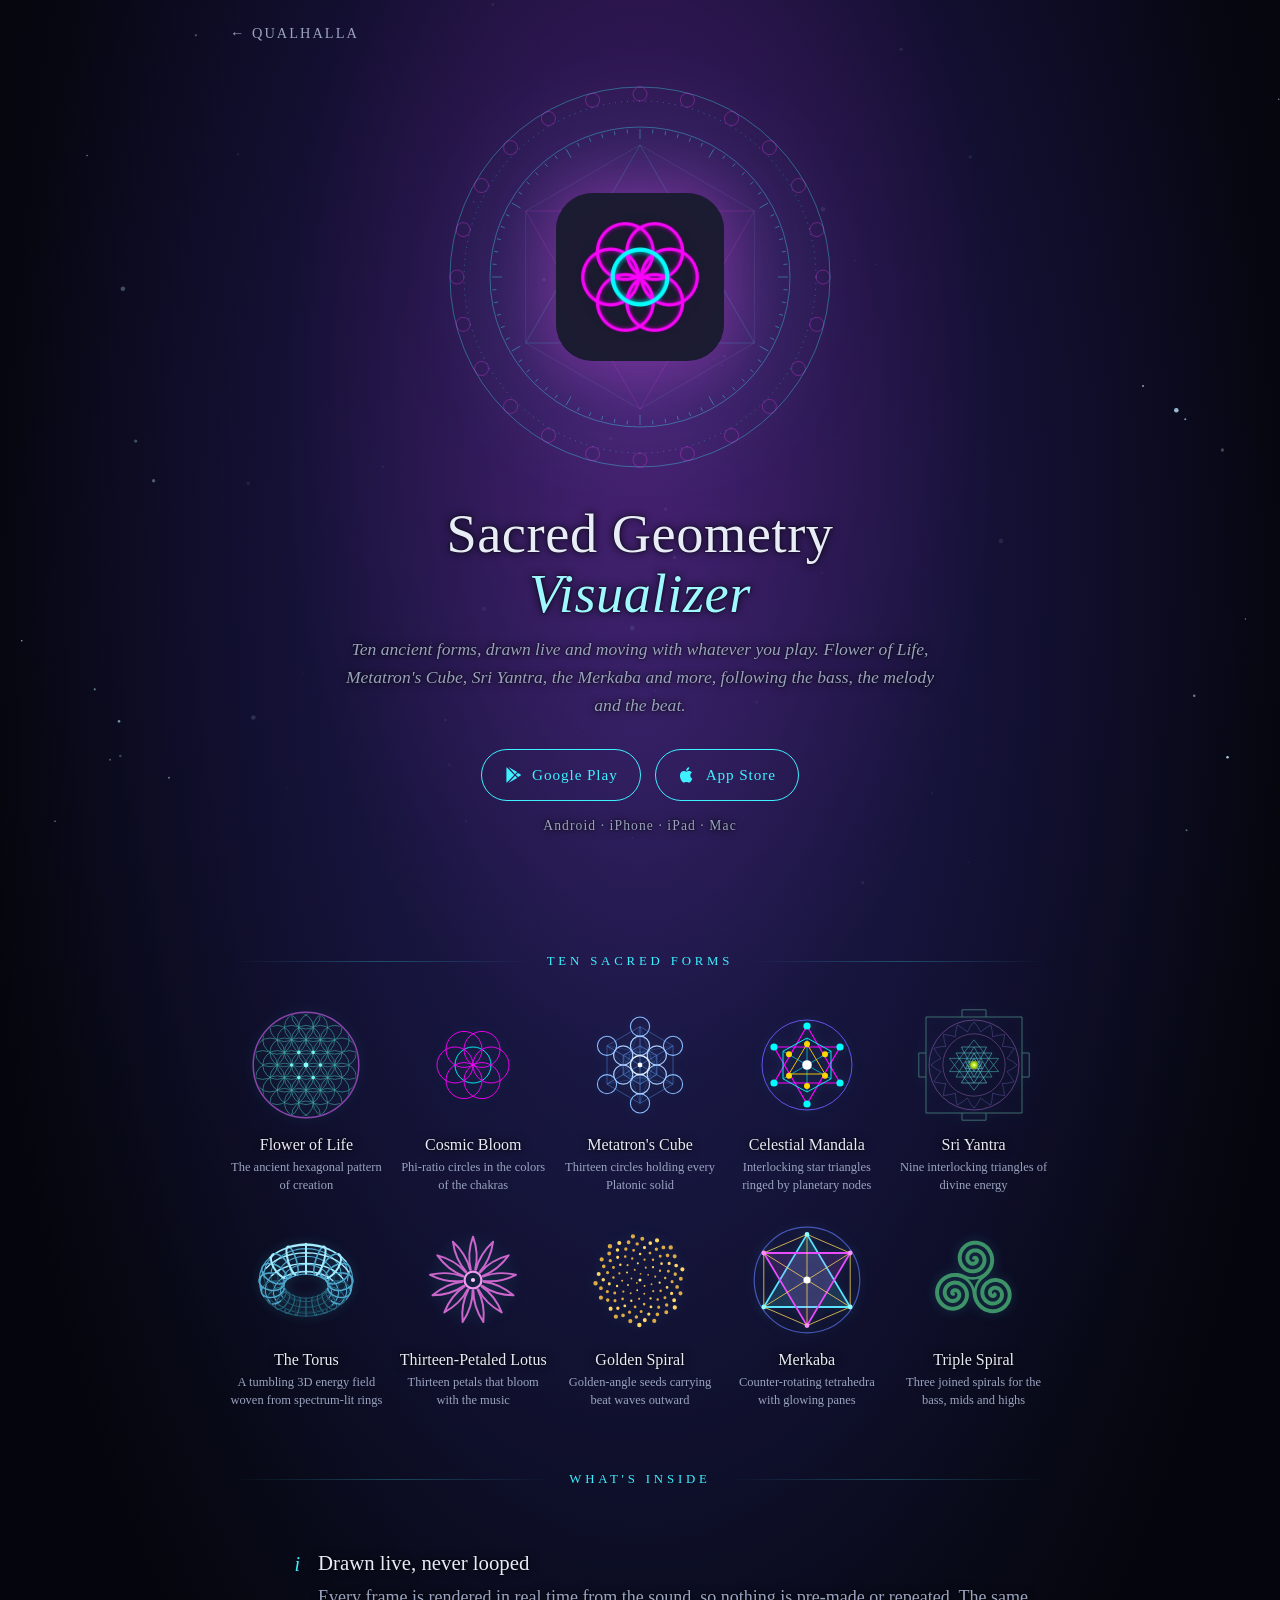
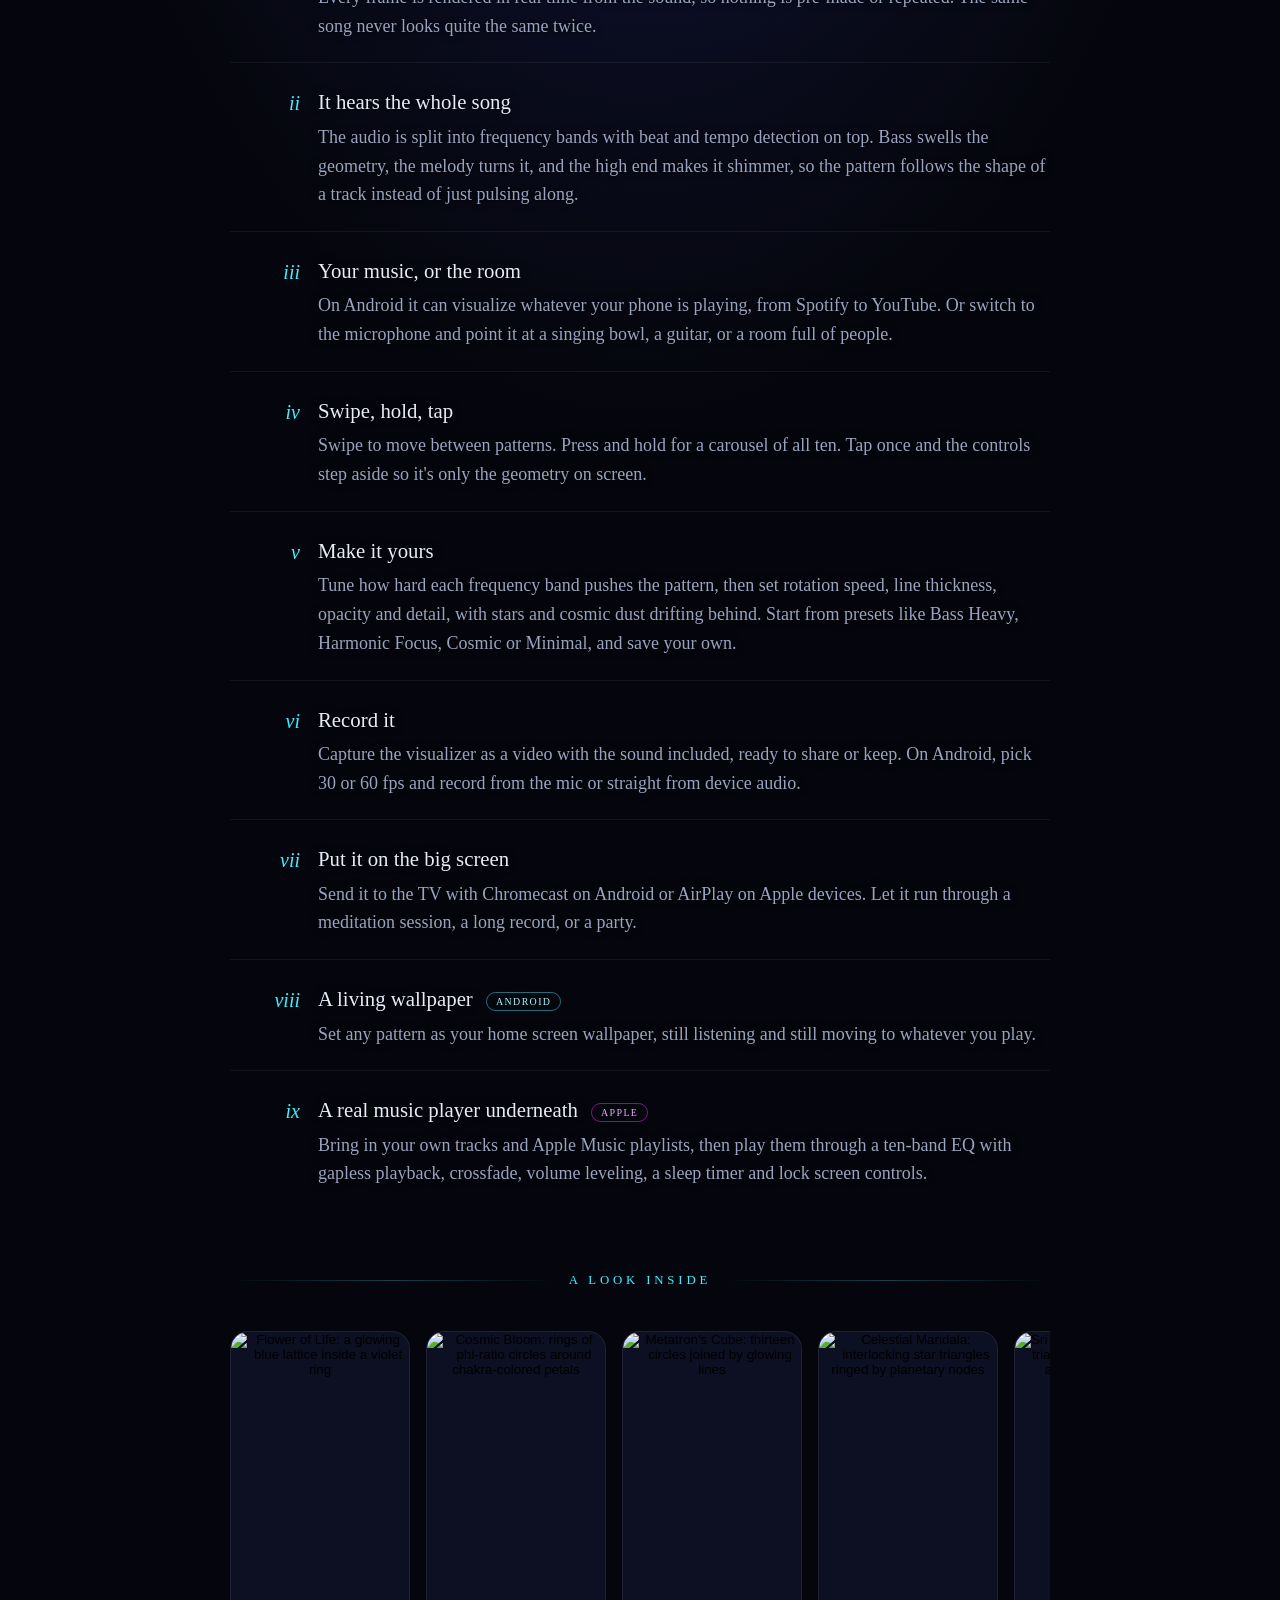
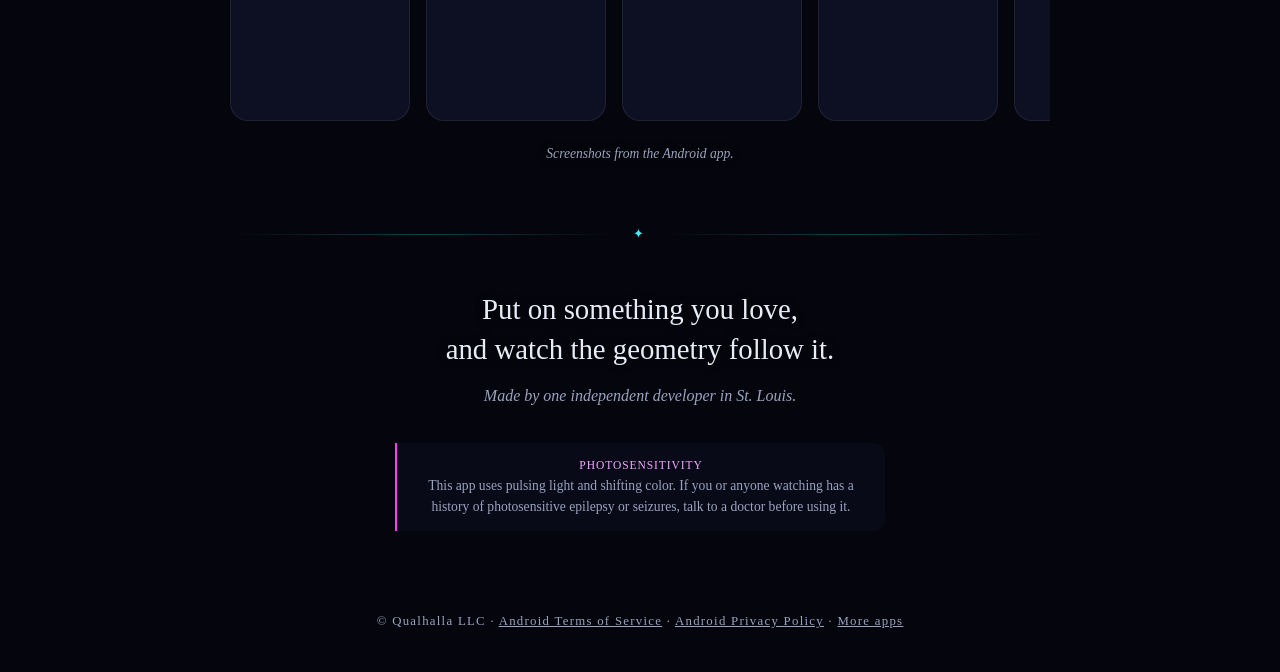
==== commit 4e99bd09: "Add Android Sacred Geometry Visualizer terms of service" ====
--- a/sacred-geometry/index.html
+++ b/sacred-geometry/index.html
@@ -449,7 +449,7 @@
   <div class="caution"><b>Photosensitivity</b>This app uses pulsing light and shifting color. If you or anyone watching has a history of photosensitive epilepsy or seizures, talk to a doctor before using it.</div>
 </section>
 
-<footer>&copy; Qualhalla LLC &middot; <a href="../">More apps</a></footer>
+<footer>&copy; Qualhalla LLC &middot; <a href="terms/">Android Terms of Service</a> &middot; <a href="https://parmajoneman.github.io/VisualizerPrivacyPolicy/">Android Privacy Policy</a> &middot; <a href="../">More apps</a></footer>
 </div>
 
 <script>
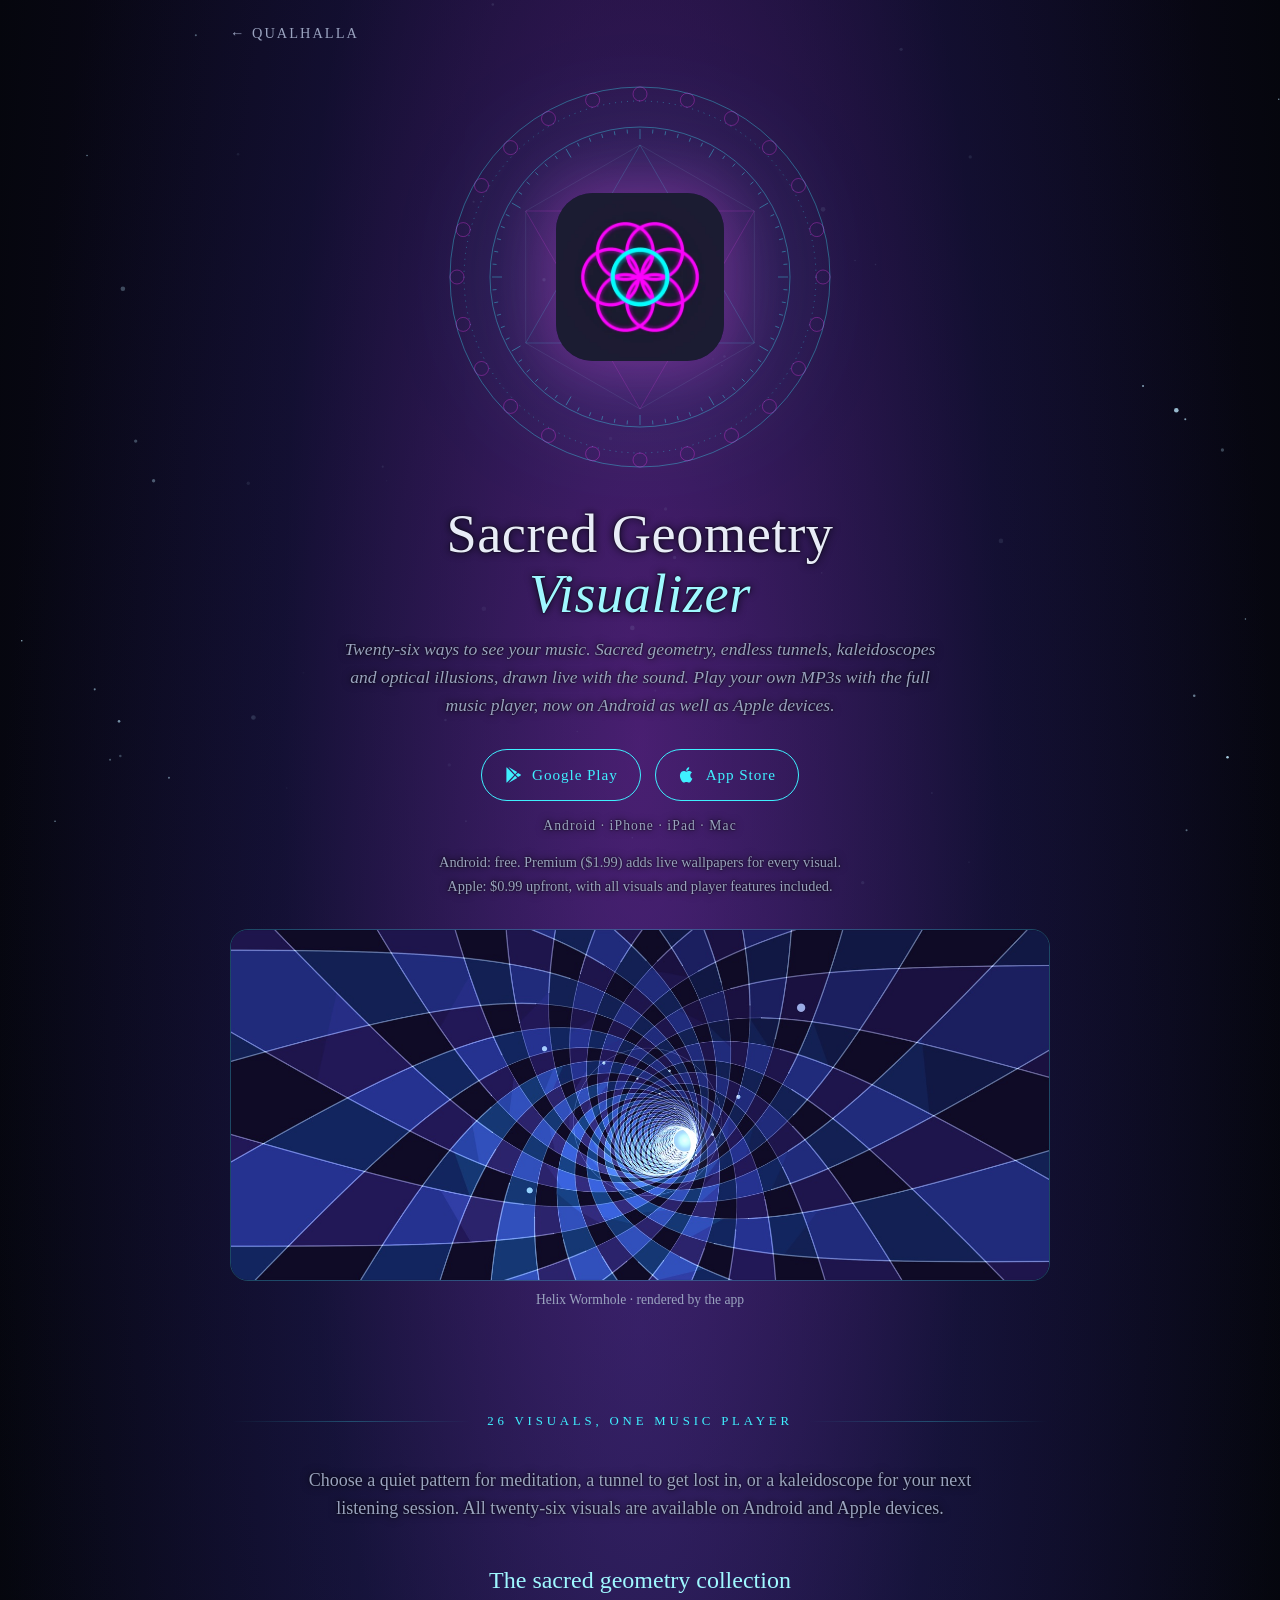
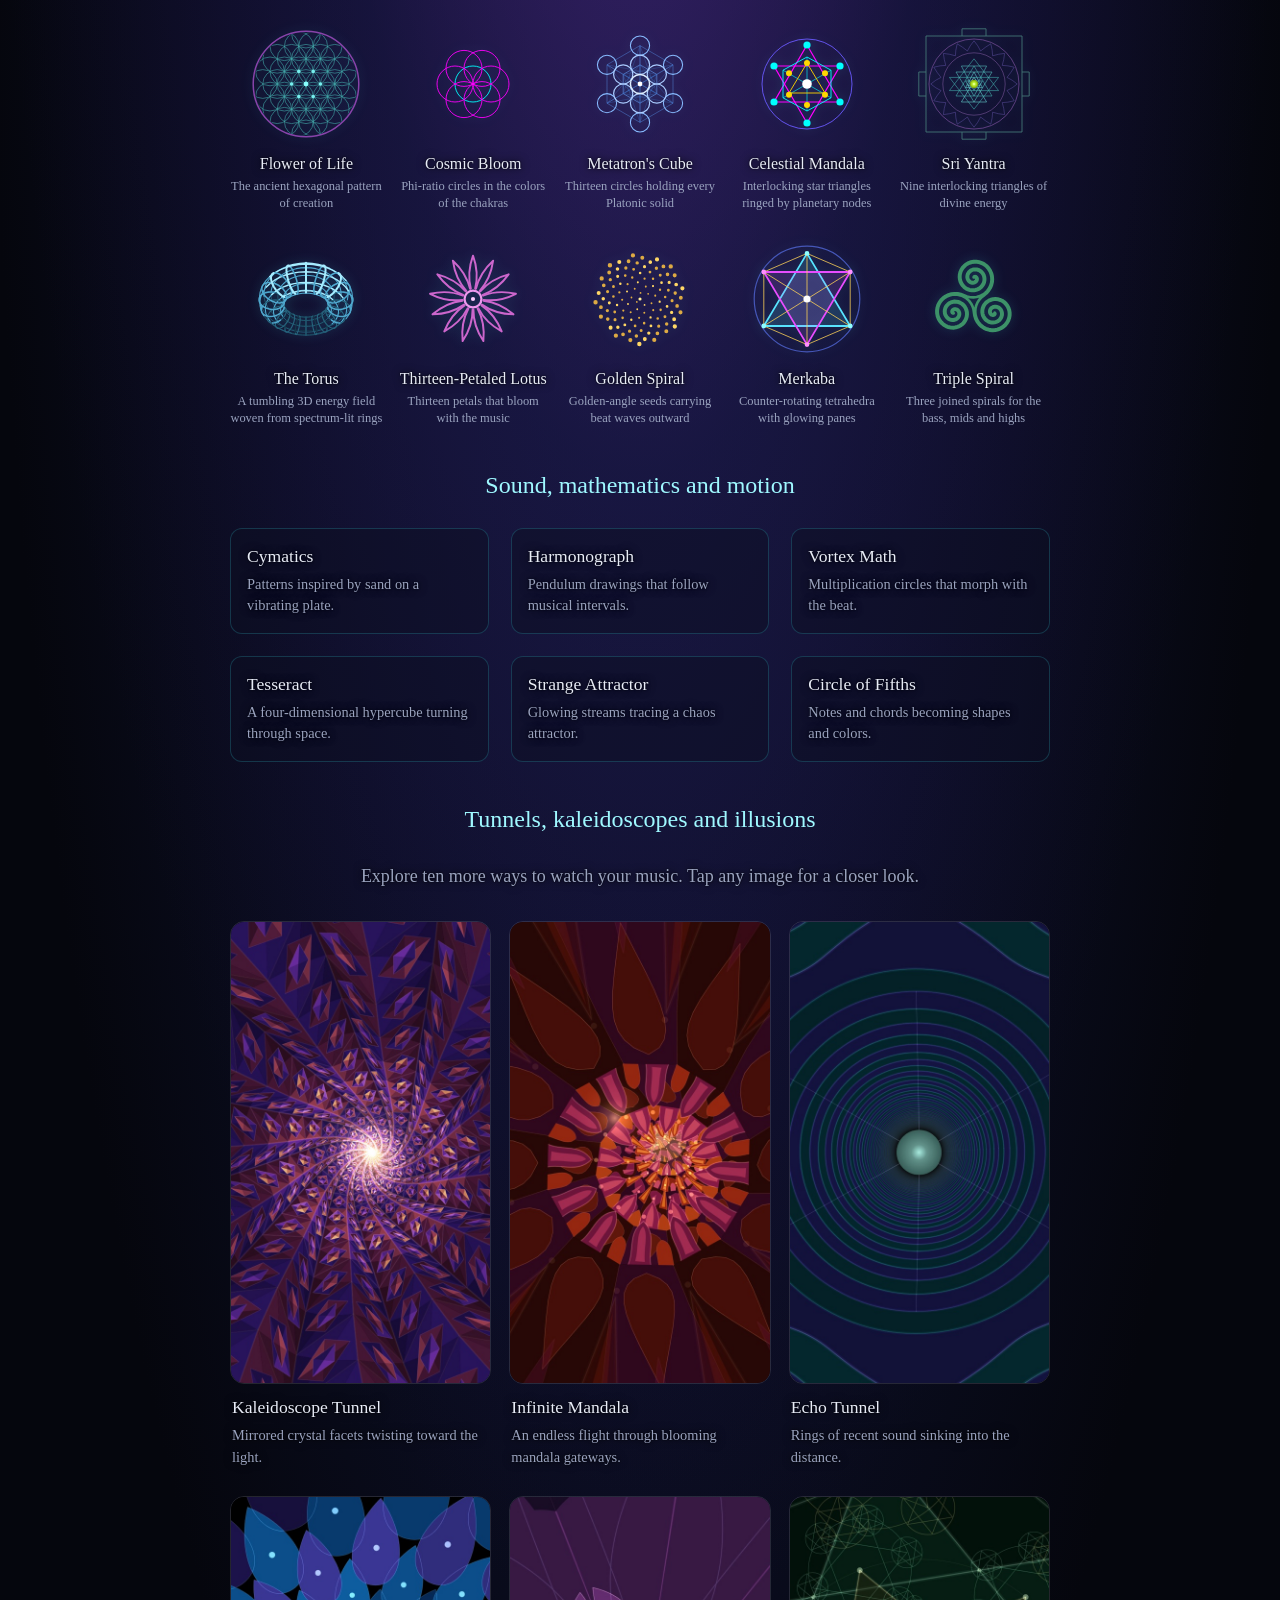
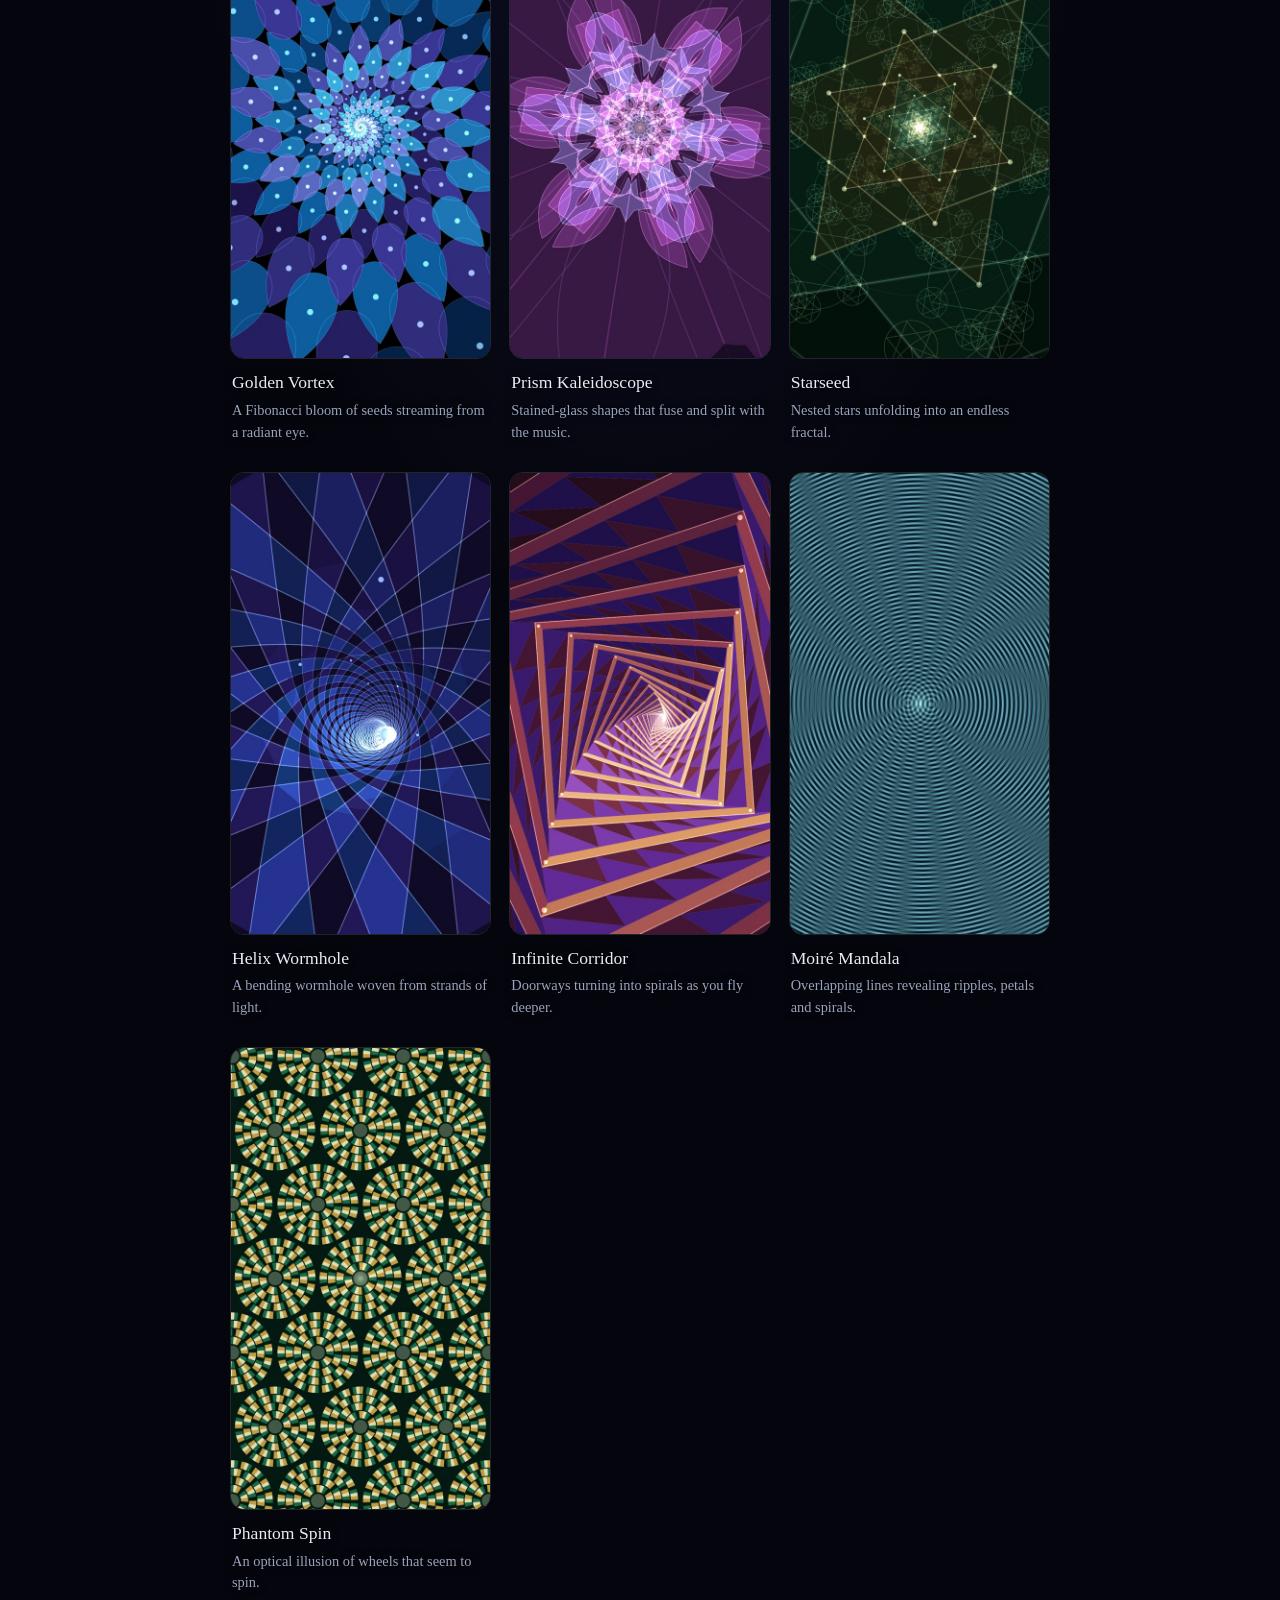
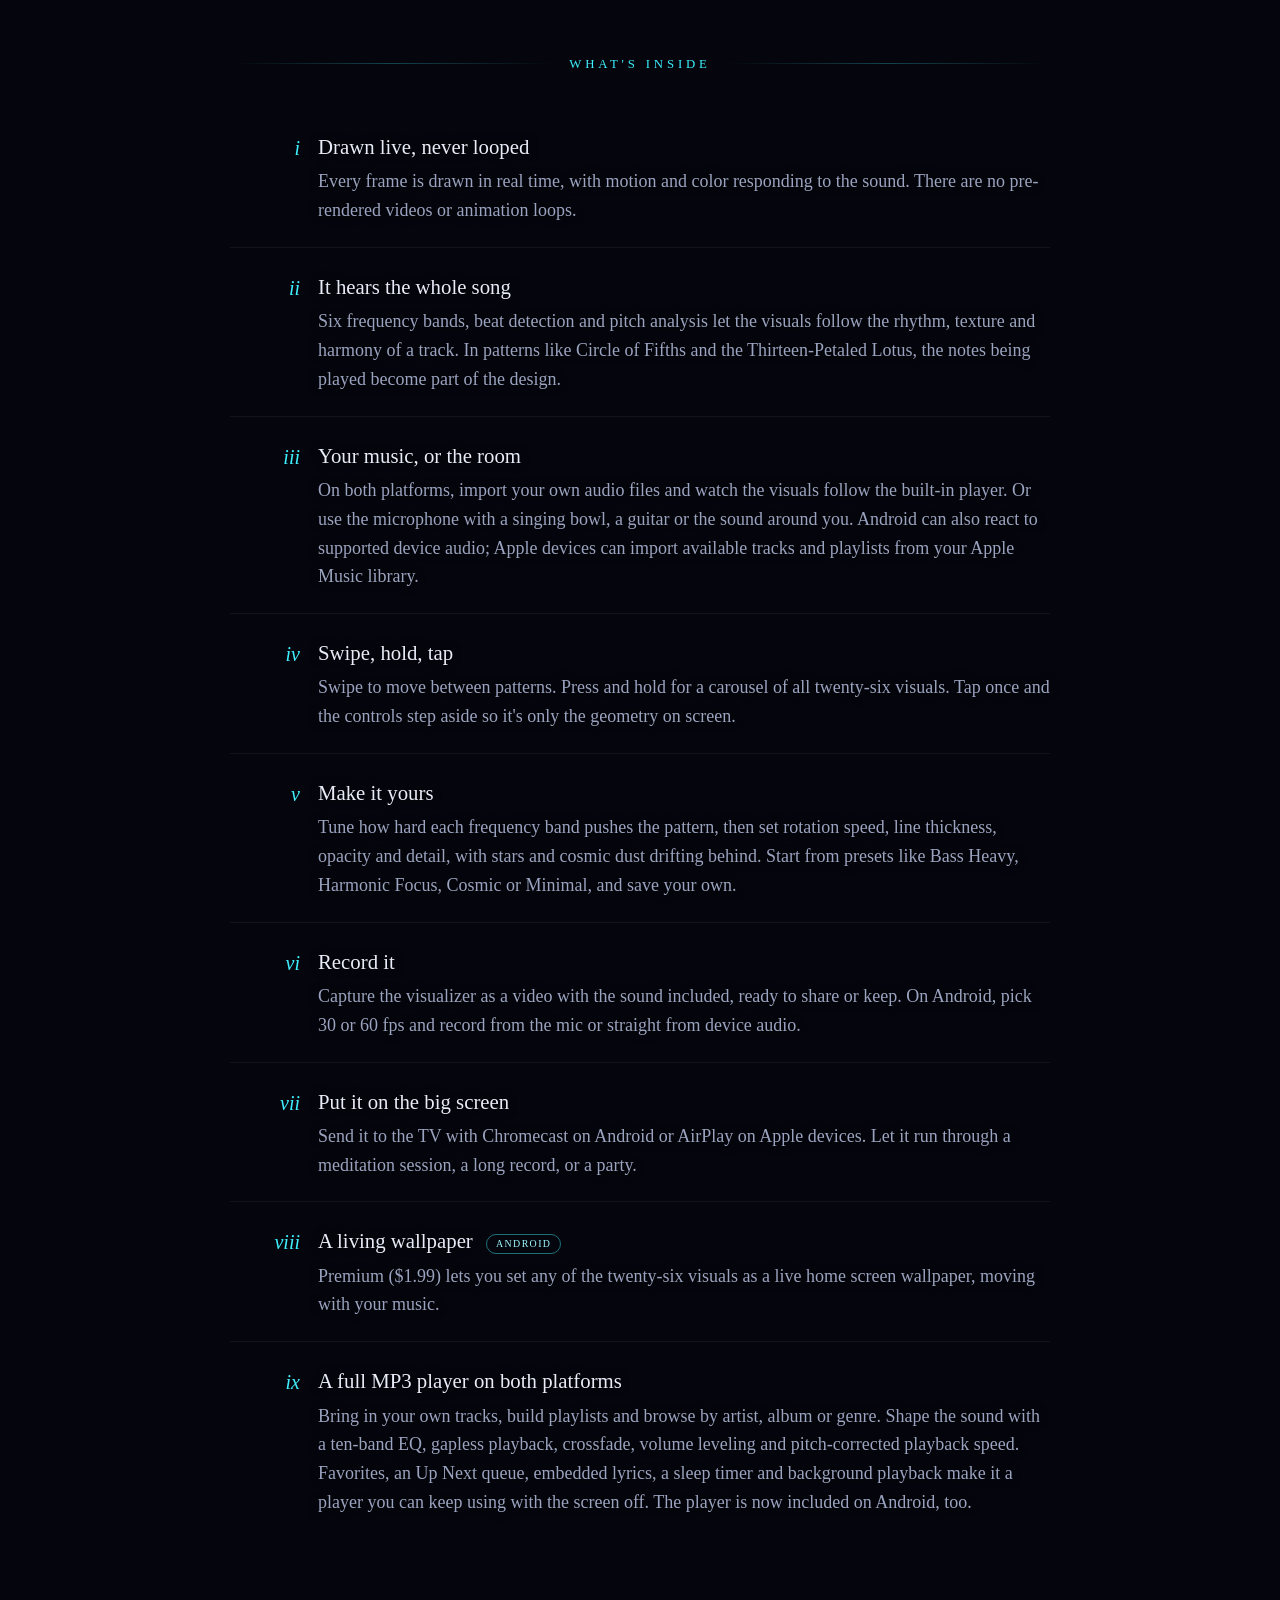
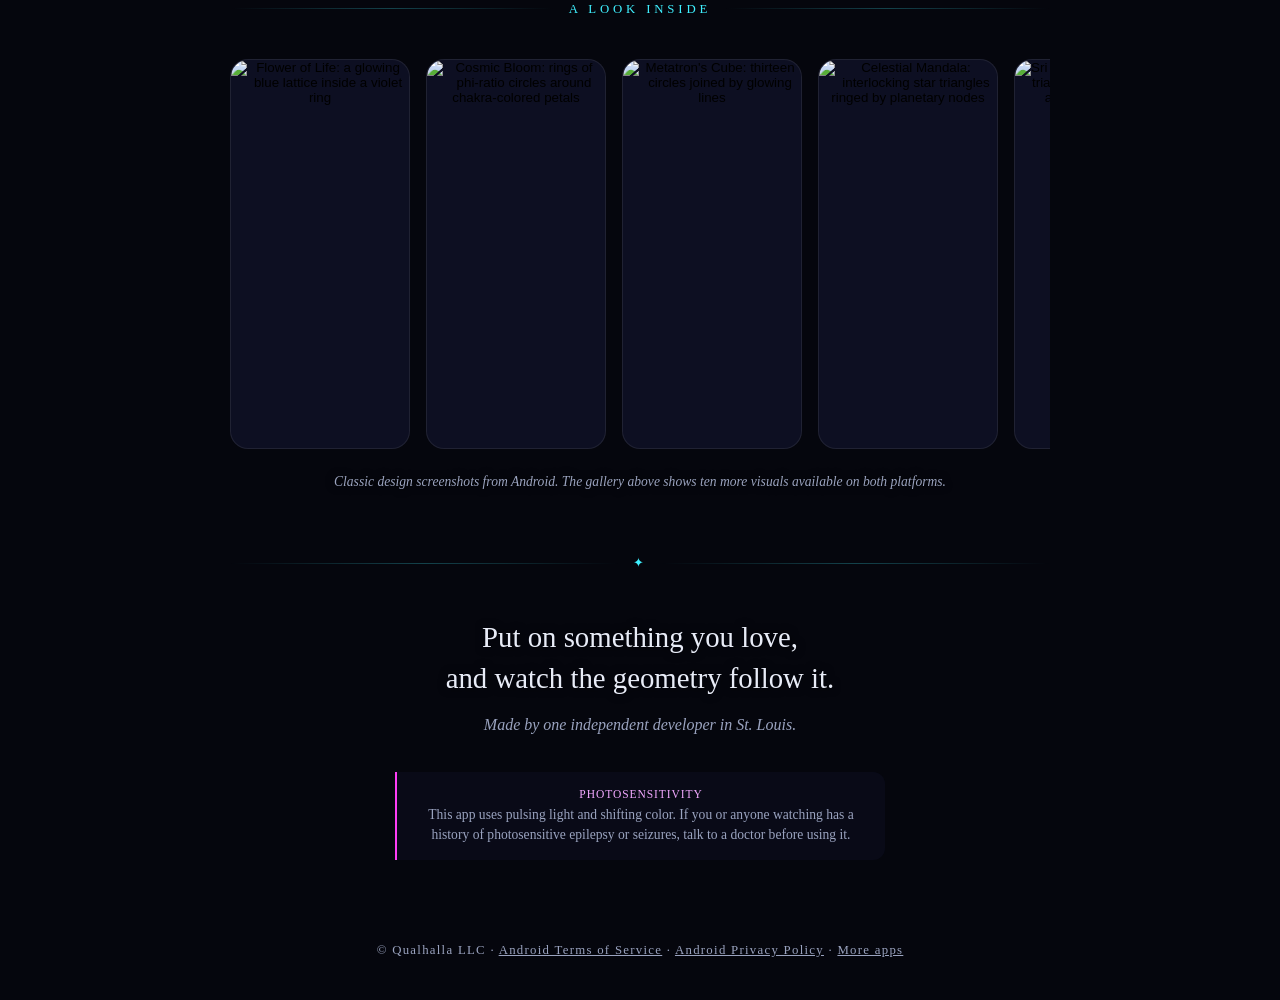
==== commit 07a0e9ee: "Update visualizer site for 26 visuals and Android music player" ====
--- a/sacred-geometry/index.html
+++ b/sacred-geometry/index.html
@@ -4,10 +4,11 @@
 <meta charset="utf-8">
 <meta name="viewport" content="width=device-width, initial-scale=1">
 <title>Sacred Geometry Visualizer</title>
-<meta name="description" content="Ten sacred geometry patterns, drawn live and driven by your music. Flower of Life, Metatron's Cube, Sri Yantra, Merkaba and more, for Android, iPhone, iPad and Mac.">
+<meta name="description" content="26 audio-reactive visuals: sacred geometry, tunnels, kaleidoscopes and optical illusions. Includes a full MP3 player on Android and Apple devices.">
 <meta property="og:title" content="Sacred Geometry Visualizer">
-<meta property="og:description" content="Ten sacred geometry patterns, drawn live and driven by your music.">
-<meta property="og:image" content="https://qualhalla.com/sacred-geometry/icon-512.png">
+<meta property="og:description" content="26 live visuals. Your music. A full MP3 player on Android and Apple devices.">
+<meta property="og:image" content="https://qualhalla.com/sacred-geometry/images/helix-wormhole-header.jpg">
+<meta property="og:image:alt" content="Helix Wormhole: blue strands of light twisting into the distance, rendered by the app.">
 <link rel="icon" href="icon-360.webp" type="image/webp">
 <style>
 :root{
@@ -133,6 +134,24 @@
   .lightbox figure{margin:44px 0 56px}
 }
 @media (prefers-reduced-motion:reduce){*{animation:none!important;transition:none!important}}
+
+/* Published 26-visual collection */
+.purchase{color:var(--dim);font-size:.9rem;line-height:1.65;max-width:40em;margin:14px auto 24px}
+.hero-render{margin:30px 0 0}
+.hero-render img{display:block;width:100%;height:auto;border:1px solid var(--line);border-radius:18px}
+.hero-render figcaption{font-size:.85rem;color:var(--dim);margin-top:8px}
+.section-intro{max-width:38em;color:var(--dim);margin:0 auto 30px;text-align:center}
+.group-title{font-weight:400;font-size:1.5rem;margin:38px 0 24px;text-align:center;color:var(--aqua)}
+.pattern-list{list-style:none;padding:0;display:grid;grid-template-columns:repeat(3,minmax(0,1fr));gap:22px}
+.pattern-list h3,.visual-grid h3{font-weight:400;font-size:1.1rem;line-height:1.3;margin:0 0 6px}
+.pattern-list p,.visual-grid p{color:var(--dim);font-size:.9rem;line-height:1.5;margin:0}
+.pattern-list li{padding:16px;border:1px solid rgba(63,240,255,.18);border-radius:12px;background:rgba(13,15,34,.5)}
+.visual-grid{display:grid;grid-template-columns:repeat(3,minmax(0,1fr));gap:28px 18px}
+.visual-grid figure{min-width:0;margin:0}
+.visual-grid .shot{display:block;width:100%;overflow:hidden;border-radius:14px;border:1px solid rgba(255,255,255,.12)}
+.visual-grid img{display:block;width:100%;height:auto;aspect-ratio:9/16;object-fit:cover;background:var(--deep)}
+.visual-grid figcaption{padding:12px 2px 0}
+@media(max-width:640px){.pattern-list,.visual-grid{grid-template-columns:repeat(2,minmax(0,1fr));gap:24px 14px}.group-title{font-size:1.3rem}.visual-grid h3{font-size:1rem}}
 </style>
 </head>
 <body>
@@ -351,7 +370,7 @@
   </div>
 
   <h1>Sacred Geometry<br><em>Visualizer</em></h1>
-  <p class="lede">Ten ancient forms, drawn live and moving with whatever you play. Flower of Life, Metatron's Cube, Sri Yantra, the Merkaba and more, following the bass, the melody and the beat.</p>
+  <p class="lede">Twenty-six ways to see your music. Sacred geometry, endless tunnels, kaleidoscopes and optical illusions, drawn live with the sound. Play your own MP3s with the full music player, now on Android as well as Apple devices.</p>
 
   <div class="stores">
     <a href="https://play.google.com/store/apps/details?id=com.qualhalla.visualizer">
@@ -364,9 +383,13 @@
     </a>
   </div>
   <p class="price">Android &middot; iPhone &middot; iPad &middot; Mac</p>
+  <p class="purchase">Android: free. Premium ($1.99) adds live wallpapers for every visual.<br>Apple: $0.99 upfront, with all visuals and player features included.</p>
+  <figure class="hero-render"><img src="images/helix-wormhole-header.jpg" alt="Helix Wormhole: blue and indigo strands twisting toward a bright center" width="1600" height="686" fetchpriority="high"><figcaption>Helix Wormhole &middot; rendered by the app</figcaption></figure>
 </header>
 
-<div class="orn">Ten sacred forms</div>
+<div class="orn">26 visuals, one music player</div>
+<p class="section-intro">Choose a quiet pattern for meditation, a tunnel to get lost in, or a kaleidoscope for your next listening session. All twenty-six visuals are available on Android and Apple devices.</p>
+<h2 class="group-title">The sacred geometry collection</h2>
 <ul class="pats">
 <li class="pat"><svg aria-hidden="true" focusable="false" viewBox="0 0 200 200"><path d="M100,100m-88,0a88,88 0,1 1,176 0a88,88 0,1 1,-176 0" fill="none" stroke="#8844aa" stroke-width="2.5"/><g clip-path="url(#flower-of-life-c1)"><clipPath id="flower-of-life-c1"><path d="M100,100m-86,0a86,86 0,1 1,172 0a86,86 0,1 1,-172 0"/></clipPath><path d="M100,100m-24,0a24,24 0,1 1,48 0a24,24 0,1 1,-48 0" fill="none" stroke="#44aaaa" stroke-width="1"/><path d="M124,100m-24,0a24,24 0,1 1,48 0a24,24 0,1 1,-48 0" fill="none" stroke="#44aaaa" stroke-width="1"/><path d="M76,100m-24,0a24,24 0,1 1,48 0a24,24 0,1 1,-48 0" fill="none" stroke="#44aaaa" stroke-width="1"/><path d="M112,121m-24,0a24,24 0,1 1,48 0a24,24 0,1 1,-48 0" fill="none" stroke="#44aaaa" stroke-width="1"/><path d="M88,121m-24,0a24,24 0,1 1,48 0a24,24 0,1 1,-48 0" fill="none" stroke="#44aaaa" stroke-width="1"/><path d="M112,79m-24,0a24,24 0,1 1,48 0a24,24 0,1 1,-48 0" fill="none" stroke="#44aaaa" stroke-width="1"/><path d="M88,79m-24,0a24,24 0,1 1,48 0a24,24 0,1 1,-48 0" fill="none" stroke="#44aaaa" stroke-width="1"/><path d="M148,100m-24,0a24,24 0,1 1,48 0a24,24 0,1 1,-48 0" fill="none" stroke="#44aaaa" stroke-width="1"/><path d="M52,100m-24,0a24,24 0,1 1,48 0a24,24 0,1 1,-48 0" fill="none" stroke="#44aaaa" stroke-width="1"/><path d="M136,121m-24,0a24,24 0,1 1,48 0a24,24 0,1 1,-48 0" fill="none" stroke="#44aaaa" stroke-width="1"/><path d="M64,121m-24,0a24,24 0,1 1,48 0a24,24 0,1 1,-48 0" fill="none" stroke="#44aaaa" stroke-width="1"/><path d="M136,79m-24,0a24,24 0,1 1,48 0a24,24 0,1 1,-48 0" fill="none" stroke="#44aaaa" stroke-width="1"/><path d="M64,79m-24,0a24,24 0,1 1,48 0a24,24 0,1 1,-48 0" fill="none" stroke="#44aaaa" stroke-width="1"/><path d="M100,142m-24,0a24,24 0,1 1,48 0a24,24 0,1 1,-48 0" fill="none" stroke="#44aaaa" stroke-width="1"/><path d="M100,58m-24,0a24,24 0,1 1,48 0a24,24 0,1 1,-48 0" fill="none" stroke="#44aaaa" stroke-width="1"/><path d="M124,142m-24,0a24,24 0,1 1,48 0a24,24 0,1 1,-48 0" fill="none" stroke="#44aaaa" stroke-width="1"/><path d="M76,142m-24,0a24,24 0,1 1,48 0a24,24 0,1 1,-48 0" fill="none" stroke="#44aaaa" stroke-width="1"/><path d="M124,58m-24,0a24,24 0,1 1,48 0a24,24 0,1 1,-48 0" fill="none" stroke="#44aaaa" stroke-width="1"/><path d="M76,58m-24,0a24,24 0,1 1,48 0a24,24 0,1 1,-48 0" fill="none" stroke="#44aaaa" stroke-width="1"/><path d="M172,100m-24,0a24,24 0,1 1,48 0a24,24 0,1 1,-48 0" fill="none" stroke="#44aaaa" stroke-width="1"/><path d="M28,100m-24,0a24,24 0,1 1,48 0a24,24 0,1 1,-48 0" fill="none" stroke="#44aaaa" stroke-width="1"/><path d="M100,184m-24,0a24,24 0,1 1,48 0a24,24 0,1 1,-48 0" fill="none" stroke="#44aaaa" stroke-width="1"/><path d="M100,16m-24,0a24,24 0,1 1,48 0a24,24 0,1 1,-48 0" fill="none" stroke="#44aaaa" stroke-width="1"/><path d="M160,121m-24,0a24,24 0,1 1,48 0a24,24 0,1 1,-48 0" fill="none" stroke="#44aaaa" stroke-width="1"/><path d="M40,121m-24,0a24,24 0,1 1,48 0a24,24 0,1 1,-48 0" fill="none" stroke="#44aaaa" stroke-width="1"/><path d="M160,79m-24,0a24,24 0,1 1,48 0a24,24 0,1 1,-48 0" fill="none" stroke="#44aaaa" stroke-width="1"/><path d="M40,79m-24,0a24,24 0,1 1,48 0a24,24 0,1 1,-48 0" fill="none" stroke="#44aaaa" stroke-width="1"/><path d="M148,142m-24,0a24,24 0,1 1,48 0a24,24 0,1 1,-48 0" fill="none" stroke="#44aaaa" stroke-width="1"/><path d="M52,142m-24,0a24,24 0,1 1,48 0a24,24 0,1 1,-48 0" fill="none" stroke="#44aaaa" stroke-width="1"/><path d="M148,58m-24,0a24,24 0,1 1,48 0a24,24 0,1 1,-48 0" fill="none" stroke="#44aaaa" stroke-width="1"/><path d="M52,58m-24,0a24,24 0,1 1,48 0a24,24 0,1 1,-48 0" fill="none" stroke="#44aaaa" stroke-width="1"/><path d="M112,163m-24,0a24,24 0,1 1,48 0a24,24 0,1 1,-48 0" fill="none" stroke="#44aaaa" stroke-width="1"/><path d="M88,163m-24,0a24,24 0,1 1,48 0a24,24 0,1 1,-48 0" fill="none" stroke="#44aaaa" stroke-width="1"/><path d="M112,37m-24,0a24,24 0,1 1,48 0a24,24 0,1 1,-48 0" fill="none" stroke="#44aaaa" stroke-width="1"/><path d="M88,37m-24,0a24,24 0,1 1,48 0a24,24 0,1 1,-48 0" fill="none" stroke="#44aaaa" stroke-width="1"/><path d="M136,163m-24,0a24,24 0,1 1,48 0a24,24 0,1 1,-48 0" fill="none" stroke="#44aaaa" stroke-width="1"/><path d="M64,163m-24,0a24,24 0,1 1,48 0a24,24 0,1 1,-48 0" fill="none" stroke="#44aaaa" stroke-width="1"/><path d="M136,37m-24,0a24,24 0,1 1,48 0a24,24 0,1 1,-48 0" fill="none" stroke="#44aaaa" stroke-width="1"/><path d="M64,37m-24,0a24,24 0,1 1,48 0a24,24 0,1 1,-48 0" fill="none" stroke="#44aaaa" stroke-width="1"/><path d="M100,100m-4,0a4,4 0,1 1,8 0a4,4 0,1 1,-8 0" fill="#88ffff"/><path d="M124,100m-3,0a3,3 0,1 1,6 0a3,3 0,1 1,-6 0" fill="#77eeee"/><path d="M76,100m-3,0a3,3 0,1 1,6 0a3,3 0,1 1,-6 0" fill="#77eeee"/><path d="M112,121m-3,0a3,3 0,1 1,6 0a3,3 0,1 1,-6 0" fill="#77eeee"/><path d="M88,121m-3,0a3,3 0,1 1,6 0a3,3 0,1 1,-6 0" fill="#77eeee"/><path d="M112,79m-3,0a3,3 0,1 1,6 0a3,3 0,1 1,-6 0" fill="#77eeee"/><path d="M88,79m-3,0a3,3 0,1 1,6 0a3,3 0,1 1,-6 0" fill="#77eeee"/></g></svg><b>Flower of Life</b><span>The ancient hexagonal pattern of creation</span></li>
 <li class="pat"><svg aria-hidden="true" focusable="false" viewBox="0 0 200 200"><path d="M100,100m-30,0a30,30 0,1 1,60 0a30,30 0,1 1,-60 0" fill="none" stroke="#00ffff" stroke-width="1.5"/><path d="M130,100m-30,0a30,30 0,1 1,60 0a30,30 0,1 1,-60 0" fill="none" stroke="#ff00ff" stroke-width="1.5"/><path d="M70,100m-30,0a30,30 0,1 1,60 0a30,30 0,1 1,-60 0" fill="none" stroke="#ff00ff" stroke-width="1.5"/><path d="M115,74m-30,0a30,30 0,1 1,60 0a30,30 0,1 1,-60 0" fill="none" stroke="#ff00ff" stroke-width="1.5"/><path d="M85,74m-30,0a30,30 0,1 1,60 0a30,30 0,1 1,-60 0" fill="none" stroke="#ff00ff" stroke-width="1.5"/><path d="M115,126m-30,0a30,30 0,1 1,60 0a30,30 0,1 1,-60 0" fill="none" stroke="#ff00ff" stroke-width="1.5"/><path d="M85,126m-30,0a30,30 0,1 1,60 0a30,30 0,1 1,-60 0" fill="none" stroke="#ff00ff" stroke-width="1.5"/></svg><b>Cosmic Bloom</b><span>Phi-ratio circles in the colors of the chakras</span></li>
@@ -380,23 +403,47 @@
 <li class="pat dim"><svg aria-hidden="true" focusable="false" viewBox="0 0 200 200"><g transform="translate(100 100) scale(0.88 0.88) translate(-100 -100)"><path d="M99.3,59.22 L99.27,58.78 L99.38,58.32 L99.62,57.86 L100,57.45 L100.5,57.1 L101.11,56.86 L101.81,56.75 L102.58,56.79 L103.37,57 L104.16,57.38 L104.9,57.95 L105.57,58.69 L106.11,59.59 L106.5,60.63 L106.7,61.78 L106.68,63.01 L106.44,64.28 L105.95,65.54 L105.22,66.75 L104.24,67.85 L103.04,68.81 L101.64,69.57 L100.07,70.09 L98.37,70.35 L96.59,70.3 L94.78,69.94 L93.01,69.26 L91.32,68.25 L89.78,66.92 L88.45,65.31 L87.39,63.44 L86.63,61.36 L86.23,59.12 L86.21,56.78 L86.59,54.4 L87.39,52.07 L88.6,49.85 L90.2,47.82 L92.17,46.04 L94.46,44.58 L97.02,43.5 L99.79,42.86 L102.69,42.68 L105.64,42.99 L108.55,43.81 L111.35,45.13 L113.94,46.93 L116.23,49.19 L118.16,51.85 L119.64,54.84 L120.62,58.1 L121.06,61.55 L120.91,65.08 L120.17,68.59 L118.83,72 L116.91,75.18 L114.44,78.06 L111.49,80.52 L108.11,82.49 L104.39,83.9 L100.43,84.68 L96.34,84.8 L92.21,84.22 L88.18,82.96 L84.36,81.01 L80.86,78.43 L77.8,75.25 L75.27,71.56 L73.35,67.44 L72.13,63 L71.65,58.36 L71.96,53.64 L73.05,48.97 L74.92,44.49 L77.54,40.33 L80.86,36.61 L84.79,33.45 L89.25,30.95 L94.11,29.2 L99.27,28.27 L104.56,28.21 L109.86,29.02 L115.01,30.72 L119.87,33.28 L124.28,36.64 L128.13,40.74 L131.28,45.46 L133.63,50.69 L135.11,56.31 L135.64,62.15 L135.2,68.06 L133.77,73.88 L131.38,79.44 L128.06,84.59 L123.91,89.16 L119,93.03 L114.09,96.9 L109.94,101.47 L106.62,106.62 L104.23,112.18 L102.8,118 L102.36,123.91 L102.89,129.75 L104.37,135.37 L106.72,140.6 L109.87,145.32 L113.72,149.42 L118.13,152.78 L122.99,155.34 L128.14,157.04 L133.44,157.86 L138.73,157.79 L143.89,156.86 L148.75,155.11 L153.21,152.61 L157.14,149.45 L160.46,145.73 L163.08,141.57 L164.95,137.09 L166.04,132.42 L166.35,127.7 L165.87,123.06 L164.65,118.62 L162.73,114.51 L160.2,110.81 L157.14,107.64 L153.64,105.05 L149.82,103.1 L145.79,101.84 L141.66,101.26 L137.57,101.38 L133.61,102.16 L129.89,103.57 L126.51,105.54 L123.56,108.01 L121.09,110.88 L119.17,114.06 L117.83,117.47 L117.09,120.99 L116.94,124.51 L117.38,127.96 L118.36,131.22 L119.84,134.21 L121.77,136.87 L124.06,139.13 L126.65,140.93 L129.45,142.25 L132.36,143.07 L135.31,143.38 L138.21,143.2 L140.98,142.56 L143.54,141.48 L145.83,140.02 L147.8,138.24 L149.4,136.21 L150.61,133.99 L151.41,131.66 L151.79,129.29 L151.77,126.95 L151.37,124.7 L150.61,122.62 L149.55,120.75 L148.22,119.14 L146.68,117.81 L144.99,116.8 L143.22,116.12 L141.41,115.76 L139.63,115.71 L137.93,115.97 L136.36,116.49 L134.96,117.25 L133.76,118.21 L132.78,119.31 L132.05,120.52 L131.56,121.78 L131.32,123.05 L131.3,124.28 L131.5,125.43 L131.89,126.47 L132.43,127.37 L133.1,128.11 L133.84,128.68 L134.63,129.06 L135.42,129.27 L136.19,129.31 L136.89,129.2 L137.5,128.96 L138,128.62 L138.38,128.2 L138.62,127.74 L138.73,127.28 L138.7,126.84 M139.13,125.78 L139.52,125.98 L139.87,126.3 L140.15,126.74 L140.32,127.27 L140.37,127.88 L140.27,128.53 L140.01,129.2 L139.6,129.84 L139.02,130.42 L138.29,130.91 L137.43,131.27 L136.46,131.48 L135.41,131.5 L134.31,131.31 L133.21,130.91 L132.15,130.28 L131.18,129.44 L130.33,128.39 L129.65,127.15 L129.18,125.75 L128.96,124.23 L129,122.64 L129.33,121.01 L129.96,119.41 L130.89,117.89 L132.1,116.51 L133.58,115.31 L135.3,114.36 L137.22,113.69 L139.28,113.35 L141.43,113.36 L143.61,113.74 L145.76,114.51 L147.8,115.67 L149.66,117.18 L151.28,119.04 L152.6,121.2 L153.56,123.6 L154.11,126.2 L154.23,128.91 L153.88,131.67 L153.06,134.39 L151.76,136.99 L150.02,139.39 L147.85,141.5 L145.31,143.26 L142.45,144.6 L139.35,145.46 L136.09,145.8 L132.75,145.59 L129.44,144.81 L126.24,143.46 L123.25,141.57 L120.58,139.17 L118.3,136.31 L116.5,133.05 L115.25,129.48 L114.59,125.69 L114.57,121.78 L115.21,117.86 L116.52,114.04 L118.46,110.43 L121.02,107.14 L124.13,104.29 L127.73,101.95 L131.72,100.21 L136,99.15 L140.46,98.8 L144.99,99.2 L149.44,100.37 L153.7,102.27 L157.64,104.89 L161.13,108.17 L164.08,112.04 L166.37,116.39 L167.94,121.12 L168.7,126.1 L168.64,131.21 L167.72,136.3 L165.95,141.23 L163.36,145.85 L160,150.03 L155.95,153.64 L151.31,156.56 L146.19,158.71 L140.72,159.99 L135.06,160.36 L129.35,159.78 L123.75,158.25 L118.43,155.79 L113.53,152.45 L109.2,148.3 L105.58,143.45 L102.78,138.01 L100.9,132.12 L100,125.94 L99.1,119.76 L97.22,113.87 L94.42,108.43 L90.8,103.58 L86.47,99.43 L81.57,96.09 L76.25,93.63 L70.65,92.1 L64.94,91.52 L59.28,91.89 L53.81,93.17 L48.69,95.31 L44.05,98.24 L40,101.85 L36.64,106.03 L34.05,110.65 L32.28,115.58 L31.36,120.67 L31.3,125.77 L32.06,130.76 L33.63,135.49 L35.92,139.84 L38.87,143.71 L42.36,146.98 L46.3,149.61 L50.56,151.51 L55.01,152.67 L59.54,153.08 L64,152.73 L68.28,151.66 L72.27,149.93 L75.87,147.59 L78.98,144.73 L81.54,141.45 L83.48,137.84 L84.79,134.02 L85.43,130.1 L85.41,126.19 L84.75,122.4 L83.5,118.83 L81.7,115.57 L79.42,112.71 L76.75,110.31 L73.76,108.42 L70.56,107.07 L67.25,106.29 L63.91,106.08 L60.65,106.42 L57.55,107.28 L54.69,108.62 L52.15,110.38 L49.98,112.49 L48.24,114.89 L46.94,117.49 L46.12,120.21 L45.77,122.97 L45.89,125.68 L46.44,128.27 L47.4,130.68 L48.72,132.84 L50.34,134.69 L52.2,136.21 L54.24,137.36 L56.39,138.14 L58.57,138.52 L60.72,138.53 L62.78,138.19 L64.7,137.52 L66.42,136.57 L67.9,135.37 L69.11,133.98 L70.04,132.46 L70.67,130.86 L71,129.24 L71.04,127.65 L70.82,126.13 L70.35,124.73 L69.67,123.49 L68.82,122.44 L67.85,121.6 L66.79,120.97 L65.69,120.57 L64.59,120.38 L63.54,120.4 L62.57,120.61 L61.71,120.97 L60.98,121.46 L60.4,122.04 L59.99,122.68 L59.73,123.35 L59.63,124 L59.68,124.61 L59.85,125.14 L60.13,125.58 L60.48,125.9 L60.87,126.1 M61.57,127 L61.2,127.24 L60.75,127.38 L60.23,127.4 L59.68,127.28 L59.14,127.02 L58.62,126.61 L58.17,126.05 L57.83,125.37 L57.61,124.58 L57.55,123.71 L57.67,122.78 L57.98,121.83 L58.49,120.92 L59.19,120.06 L60.09,119.31 L61.16,118.7 L62.38,118.28 L63.72,118.07 L65.13,118.11 L66.57,118.4 L68,118.96 L69.36,119.8 L70.6,120.89 L71.67,122.24 L72.52,123.8 L73.12,125.55 L73.41,127.43 L73.38,129.39 L73,131.39 L72.27,133.35 L71.18,135.2 L69.75,136.9 L68.02,138.37 L66,139.56 L63.75,140.41 L61.33,140.89 L58.81,140.95 L56.24,140.58 L53.72,139.76 L51.31,138.51 L49.1,136.83 L47.15,134.76 L45.55,132.34 L44.35,129.62 L43.6,126.69 L43.34,123.61 L43.61,120.46 L44.42,117.35 L45.75,114.35 L47.61,111.57 L49.94,109.09 L52.7,106.99 L55.83,105.35 L59.25,104.24 L62.87,103.7 L66.59,103.77 L70.31,104.47 L73.92,105.79 L77.32,107.73 L80.39,110.25 L83.05,113.28 L85.2,116.77 L86.77,120.63 L87.69,124.75 L87.91,129.04 L87.42,133.36 L86.2,137.6 L84.27,141.64 L81.66,145.36 L78.43,148.64 L74.64,151.37 L70.41,153.47 L65.82,154.86 L61,155.48 L56.09,155.29 L51.21,154.27 L46.51,152.45 L42.11,149.84 L38.17,146.49 L34.79,142.5 L32.08,137.95 L30.14,132.95 L29.04,127.64 L28.82,122.15 L29.53,116.65 L31.15,111.27 L33.66,106.18 L37.02,101.53 L41.14,97.44 L45.94,94.06 L51.28,91.49 L57.03,89.82 L63.05,89.11 L69.16,89.4 L75.2,90.72 L81,93.03 L86.8,95.35 L92.84,96.66 L98.95,96.95 L104.97,96.25 L110.72,94.57 L116.06,92 L120.86,88.62 L124.98,84.53 L128.34,79.88 L130.85,74.79 L132.47,69.41 L133.18,63.91 L132.96,58.42 L131.86,53.11 L129.92,48.12 L127.21,43.56 L123.83,39.57 L119.89,36.22 L115.49,33.61 L110.79,31.79 L105.91,30.77 L101,30.59 L96.18,31.2 L91.59,32.59 L87.36,34.69 L83.57,37.42 L80.34,40.7 L77.73,44.42 L75.8,48.46 L74.58,52.7 L74.09,57.02 L74.31,61.31 L75.23,65.43 L76.8,69.29 L78.95,72.78 L81.61,75.81 L84.68,78.33 L88.08,80.27 L91.69,81.59 L95.41,82.29 L99.13,82.36 L102.75,81.82 L106.17,80.71 L109.3,79.07 L112.06,76.97 L114.39,74.49 L116.25,71.71 L117.58,68.71 L118.39,65.6 L118.66,62.45 L118.4,59.37 L117.65,56.44 L116.45,53.72 L114.85,51.3 L112.9,49.23 L110.69,47.55 L108.28,46.3 L105.76,45.48 L103.19,45.11 L100.67,45.17 L98.25,45.65 L96,46.5 L93.98,47.69 L92.25,49.16 L90.82,50.86 L89.73,52.72 L89,54.67 L88.62,56.67 L88.59,58.63 L88.88,60.51 L89.48,62.26 L90.33,63.82 L91.4,65.17 L92.64,66.27 L94,67.1 L95.43,67.66 L96.87,67.95 L98.28,67.99 L99.62,67.78 L100.84,67.36 L101.91,66.75 L102.81,66 L103.51,65.15 L104.02,64.23 L104.33,63.28 L104.45,62.36 L104.39,61.48 L104.17,60.69 L103.83,60.01 L103.38,59.45 L102.86,59.04 L102.32,58.78 L101.77,58.66 L101.25,58.68 L100.8,58.82 L100.43,59.06" fill="none" stroke="#224433" stroke-width="5.1" stroke-linecap="round" stroke-linejoin="round"/></g></svg><b>Triple Spiral</b><span>Three joined spirals for the bass, mids and highs</span></li>
 </ul>
 
+<h2 class="group-title">Sound, mathematics and motion</h2>
+<ul class="pattern-list">
+<li><h3>Cymatics</h3><p>Patterns inspired by sand on a vibrating plate.</p></li>
+<li><h3>Harmonograph</h3><p>Pendulum drawings that follow musical intervals.</p></li>
+<li><h3>Vortex Math</h3><p>Multiplication circles that morph with the beat.</p></li>
+<li><h3>Tesseract</h3><p>A four-dimensional hypercube turning through space.</p></li>
+<li><h3>Strange Attractor</h3><p>Glowing streams tracing a chaos attractor.</p></li>
+<li><h3>Circle of Fifths</h3><p>Notes and chords becoming shapes and colors.</p></li>
+</ul>
+<h2 class="group-title">Tunnels, kaleidoscopes and illusions</h2>
+<p class="section-intro">Explore ten more ways to watch your music. Tap any image for a closer look.</p>
+<div class="visual-grid">
+<figure><button type="button" class="shot" data-full="images/kaleidoscope-tunnel.jpg" aria-label="Enlarge: Kaleidoscope Tunnel: Mirrored crystal facets twisting toward the light"><img src="images/kaleidoscope-tunnel.jpg" alt="Kaleidoscope Tunnel: Mirrored crystal facets twisting toward the light" loading="lazy" width="540" height="960"></button><figcaption><h3>Kaleidoscope Tunnel</h3><p>Mirrored crystal facets twisting toward the light.</p></figcaption></figure>
+<figure><button type="button" class="shot" data-full="images/infinite-mandala.jpg" aria-label="Enlarge: Infinite Mandala: An endless flight through blooming mandala gateways"><img src="images/infinite-mandala.jpg" alt="Infinite Mandala: An endless flight through blooming mandala gateways" loading="lazy" width="540" height="960"></button><figcaption><h3>Infinite Mandala</h3><p>An endless flight through blooming mandala gateways.</p></figcaption></figure>
+<figure><button type="button" class="shot" data-full="images/echo-tunnel.jpg" aria-label="Enlarge: Echo Tunnel: Rings of recent sound sinking into the distance"><img src="images/echo-tunnel.jpg" alt="Echo Tunnel: Rings of recent sound sinking into the distance" loading="lazy" width="540" height="960"></button><figcaption><h3>Echo Tunnel</h3><p>Rings of recent sound sinking into the distance.</p></figcaption></figure>
+<figure><button type="button" class="shot" data-full="images/golden-vortex.jpg" aria-label="Enlarge: Golden Vortex: A Fibonacci bloom of seeds streaming from a radiant eye"><img src="images/golden-vortex.jpg" alt="Golden Vortex: A Fibonacci bloom of seeds streaming from a radiant eye" loading="lazy" width="540" height="960"></button><figcaption><h3>Golden Vortex</h3><p>A Fibonacci bloom of seeds streaming from a radiant eye.</p></figcaption></figure>
+<figure><button type="button" class="shot" data-full="images/prism-kaleidoscope.jpg" aria-label="Enlarge: Prism Kaleidoscope: Stained-glass shapes that fuse and split with the music"><img src="images/prism-kaleidoscope.jpg" alt="Prism Kaleidoscope: Stained-glass shapes that fuse and split with the music" loading="lazy" width="540" height="960"></button><figcaption><h3>Prism Kaleidoscope</h3><p>Stained-glass shapes that fuse and split with the music.</p></figcaption></figure>
+<figure><button type="button" class="shot" data-full="images/starseed.jpg" aria-label="Enlarge: Starseed: Nested stars unfolding into an endless fractal"><img src="images/starseed.jpg" alt="Starseed: Nested stars unfolding into an endless fractal" loading="lazy" width="540" height="960"></button><figcaption><h3>Starseed</h3><p>Nested stars unfolding into an endless fractal.</p></figcaption></figure>
+<figure><button type="button" class="shot" data-full="images/helix-wormhole.jpg" aria-label="Enlarge: Helix Wormhole: A bending wormhole woven from strands of light"><img src="images/helix-wormhole.jpg" alt="Helix Wormhole: A bending wormhole woven from strands of light" loading="lazy" width="540" height="960"></button><figcaption><h3>Helix Wormhole</h3><p>A bending wormhole woven from strands of light.</p></figcaption></figure>
+<figure><button type="button" class="shot" data-full="images/infinite-corridor.jpg" aria-label="Enlarge: Infinite Corridor: Doorways turning into spirals as you fly deeper"><img src="images/infinite-corridor.jpg" alt="Infinite Corridor: Doorways turning into spirals as you fly deeper" loading="lazy" width="540" height="960"></button><figcaption><h3>Infinite Corridor</h3><p>Doorways turning into spirals as you fly deeper.</p></figcaption></figure>
+<figure><button type="button" class="shot" data-full="images/moire-mandala.jpg" aria-label="Enlarge: Moiré Mandala: Overlapping lines revealing ripples, petals and spirals"><img src="images/moire-mandala.jpg" alt="Moiré Mandala: Overlapping lines revealing ripples, petals and spirals" loading="lazy" width="540" height="960"></button><figcaption><h3>Moiré Mandala</h3><p>Overlapping lines revealing ripples, petals and spirals.</p></figcaption></figure>
+<figure><button type="button" class="shot" data-full="images/phantom-spin.jpg" aria-label="Enlarge: Phantom Spin: An optical illusion of wheels that seem to spin"><img src="images/phantom-spin.jpg" alt="Phantom Spin: An optical illusion of wheels that seem to spin" loading="lazy" width="540" height="960"></button><figcaption><h3>Phantom Spin</h3><p>An optical illusion of wheels that seem to spin.</p></figcaption></figure>
+</div>
+
 <div class="orn">What's inside</div>
 <ol class="feats">
 <li>
   <span class="num">i</span>
-  <div><h3>Drawn live, never looped</h3><p>Every frame is rendered in real time from the sound, so nothing is pre-made or repeated. The same song never looks quite the same twice.</p></div>
+  <div><h3>Drawn live, never looped</h3><p>Every frame is drawn in real time, with motion and color responding to the sound. There are no pre-rendered videos or animation loops.</p></div>
 </li>
 <li>
   <span class="num">ii</span>
-  <div><h3>It hears the whole song</h3><p>The audio is split into frequency bands with beat and tempo detection on top. Bass swells the geometry, the melody turns it, and the high end makes it shimmer, so the pattern follows the shape of a track instead of just pulsing along.</p></div>
+  <div><h3>It hears the whole song</h3><p>Six frequency bands, beat detection and pitch analysis let the visuals follow the rhythm, texture and harmony of a track. In patterns like Circle of Fifths and the Thirteen-Petaled Lotus, the notes being played become part of the design.</p></div>
 </li>
 <li>
   <span class="num">iii</span>
-  <div><h3>Your music, or the room</h3><p>On Android it can visualize whatever your phone is playing, from Spotify to YouTube. Or switch to the microphone and point it at a singing bowl, a guitar, or a room full of people.</p></div>
+  <div><h3>Your music, or the room</h3><p>On both platforms, import your own audio files and watch the visuals follow the built-in player. Or use the microphone with a singing bowl, a guitar or the sound around you. Android can also react to supported device audio; Apple devices can import available tracks and playlists from your Apple Music library.</p></div>
 </li>
 <li>
   <span class="num">iv</span>
-  <div><h3>Swipe, hold, tap</h3><p>Swipe to move between patterns. Press and hold for a carousel of all ten. Tap once and the controls step aside so it's only the geometry on screen.</p></div>
+  <div><h3>Swipe, hold, tap</h3><p>Swipe to move between patterns. Press and hold for a carousel of all twenty-six visuals. Tap once and the controls step aside so it's only the geometry on screen.</p></div>
 </li>
 <li>
   <span class="num">v</span>
@@ -412,11 +459,11 @@
 </li>
 <li>
   <span class="num">viii</span>
-  <div><h3>A living wallpaper <em class="tag a">Android</em></h3><p>Set any pattern as your home screen wallpaper, still listening and still moving to whatever you play.</p></div>
+  <div><h3>A living wallpaper <em class="tag a">Android</em></h3><p>Premium ($1.99) lets you set any of the twenty-six visuals as a live home screen wallpaper, moving with your music.</p></div>
 </li>
 <li>
   <span class="num">ix</span>
-  <div><h3>A real music player underneath <em class="tag i">Apple</em></h3><p>Bring in your own tracks and Apple Music playlists, then play them through a ten-band EQ with gapless playback, crossfade, volume leveling, a sleep timer and lock screen controls.</p></div>
+  <div><h3>A full MP3 player on both platforms</h3><p>Bring in your own tracks, build playlists and browse by artist, album or genre. Shape the sound with a ten-band EQ, gapless playback, crossfade, volume leveling and pitch-corrected playback speed. Favorites, an Up Next queue, embedded lyrics, a sleep timer and background playback make it a player you can keep using with the screen off. The player is now included on Android, too.</p></div>
 </li>
 </ol>
 
@@ -427,10 +474,8 @@
 <button type="button" class="shot" data-full="https://play-lh.googleusercontent.com/x1pE9W2Ek3_F-LCR0M5w4f1Wrk46S2SdN1sFIh65dKFfzvEqACNyC0Bhrv0NZFH9ETnQ56vU1DIqv9ZRUbiWJg=w1080-rw" aria-label="Enlarge: Metatron's Cube: thirteen circles joined by glowing lines"><img src="https://play-lh.googleusercontent.com/x1pE9W2Ek3_F-LCR0M5w4f1Wrk46S2SdN1sFIh65dKFfzvEqACNyC0Bhrv0NZFH9ETnQ56vU1DIqv9ZRUbiWJg=w360-rw" alt="Metatron's Cube: thirteen circles joined by glowing lines" loading="lazy" width="180" height="390"></button>
 <button type="button" class="shot" data-full="https://play-lh.googleusercontent.com/lTxN4Vg-A91RdTfm4xkbx07NI82KD1EyMf4pIQWBk56IiJzQ4HBLGDT3i4bnodENFXi_jPcymnSVos1lGU2X7_Y=w1080-rw" aria-label="Enlarge: Celestial Mandala: interlocking star triangles ringed by planetary nodes"><img src="https://play-lh.googleusercontent.com/lTxN4Vg-A91RdTfm4xkbx07NI82KD1EyMf4pIQWBk56IiJzQ4HBLGDT3i4bnodENFXi_jPcymnSVos1lGU2X7_Y=w360-rw" alt="Celestial Mandala: interlocking star triangles ringed by planetary nodes" loading="lazy" width="180" height="390"></button>
 <button type="button" class="shot" data-full="https://play-lh.googleusercontent.com/xVRunK4YvG9gJWZZzu3PvOS2bQs-q232gxuw-SlxFCK15VqEZY8ts6HMTfV-mZF_k2oNn1m0DrqC6y_U04EpBA=w1080-rw" aria-label="Enlarge: Sri Yantra: nine interlocking triangles inside lotus petals and the square gate"><img src="https://play-lh.googleusercontent.com/xVRunK4YvG9gJWZZzu3PvOS2bQs-q232gxuw-SlxFCK15VqEZY8ts6HMTfV-mZF_k2oNn1m0DrqC6y_U04EpBA=w360-rw" alt="Sri Yantra: nine interlocking triangles inside lotus petals and the square gate" loading="lazy" width="180" height="390"></button>
-<button type="button" class="shot" data-full="https://play-lh.googleusercontent.com/oBe2ttDaUfww0EDkZ875eFtEZiOd94-CnpQH84cmOFIbbGzGeRwpqRUJ0ByJAzSw5nKZ6VP4prdeV2qFkY1czA=w1080-rw" aria-label="Enlarge: The pattern picker, with a short description of each design"><img src="https://play-lh.googleusercontent.com/oBe2ttDaUfww0EDkZ875eFtEZiOd94-CnpQH84cmOFIbbGzGeRwpqRUJ0ByJAzSw5nKZ6VP4prdeV2qFkY1czA=w360-rw" alt="The pattern picker, with a short description of each design" loading="lazy" width="180" height="390"></button>
-<button type="button" class="shot" data-full="https://play-lh.googleusercontent.com/_v36hEfUt2mFQrp0yPk7YxJD1LPC_O6crvXqyeqya-1aYxATpAfZ0z3u_csmYIwYfEnrdqDyLgalAkSK6n7LJg=w1080-rw" aria-label="Enlarge: Settings: live wallpaper, presets, frequency response and geometry controls"><img src="https://play-lh.googleusercontent.com/_v36hEfUt2mFQrp0yPk7YxJD1LPC_O6crvXqyeqya-1aYxATpAfZ0z3u_csmYIwYfEnrdqDyLgalAkSK6n7LJg=w360-rw" alt="Settings: live wallpaper, presets, frequency response and geometry controls" loading="lazy" width="180" height="390"></button>
 </div>
-<p class="screens-note">Screenshots from the Android app.</p>
+<p class="screens-note">Classic design screenshots from Android. The gallery above shows ten more visuals available on both platforms.</p>
 
 <dialog class="lightbox" aria-label="Screenshot viewer">
   <button type="button" class="lb-close" aria-label="Close">&times;</button>
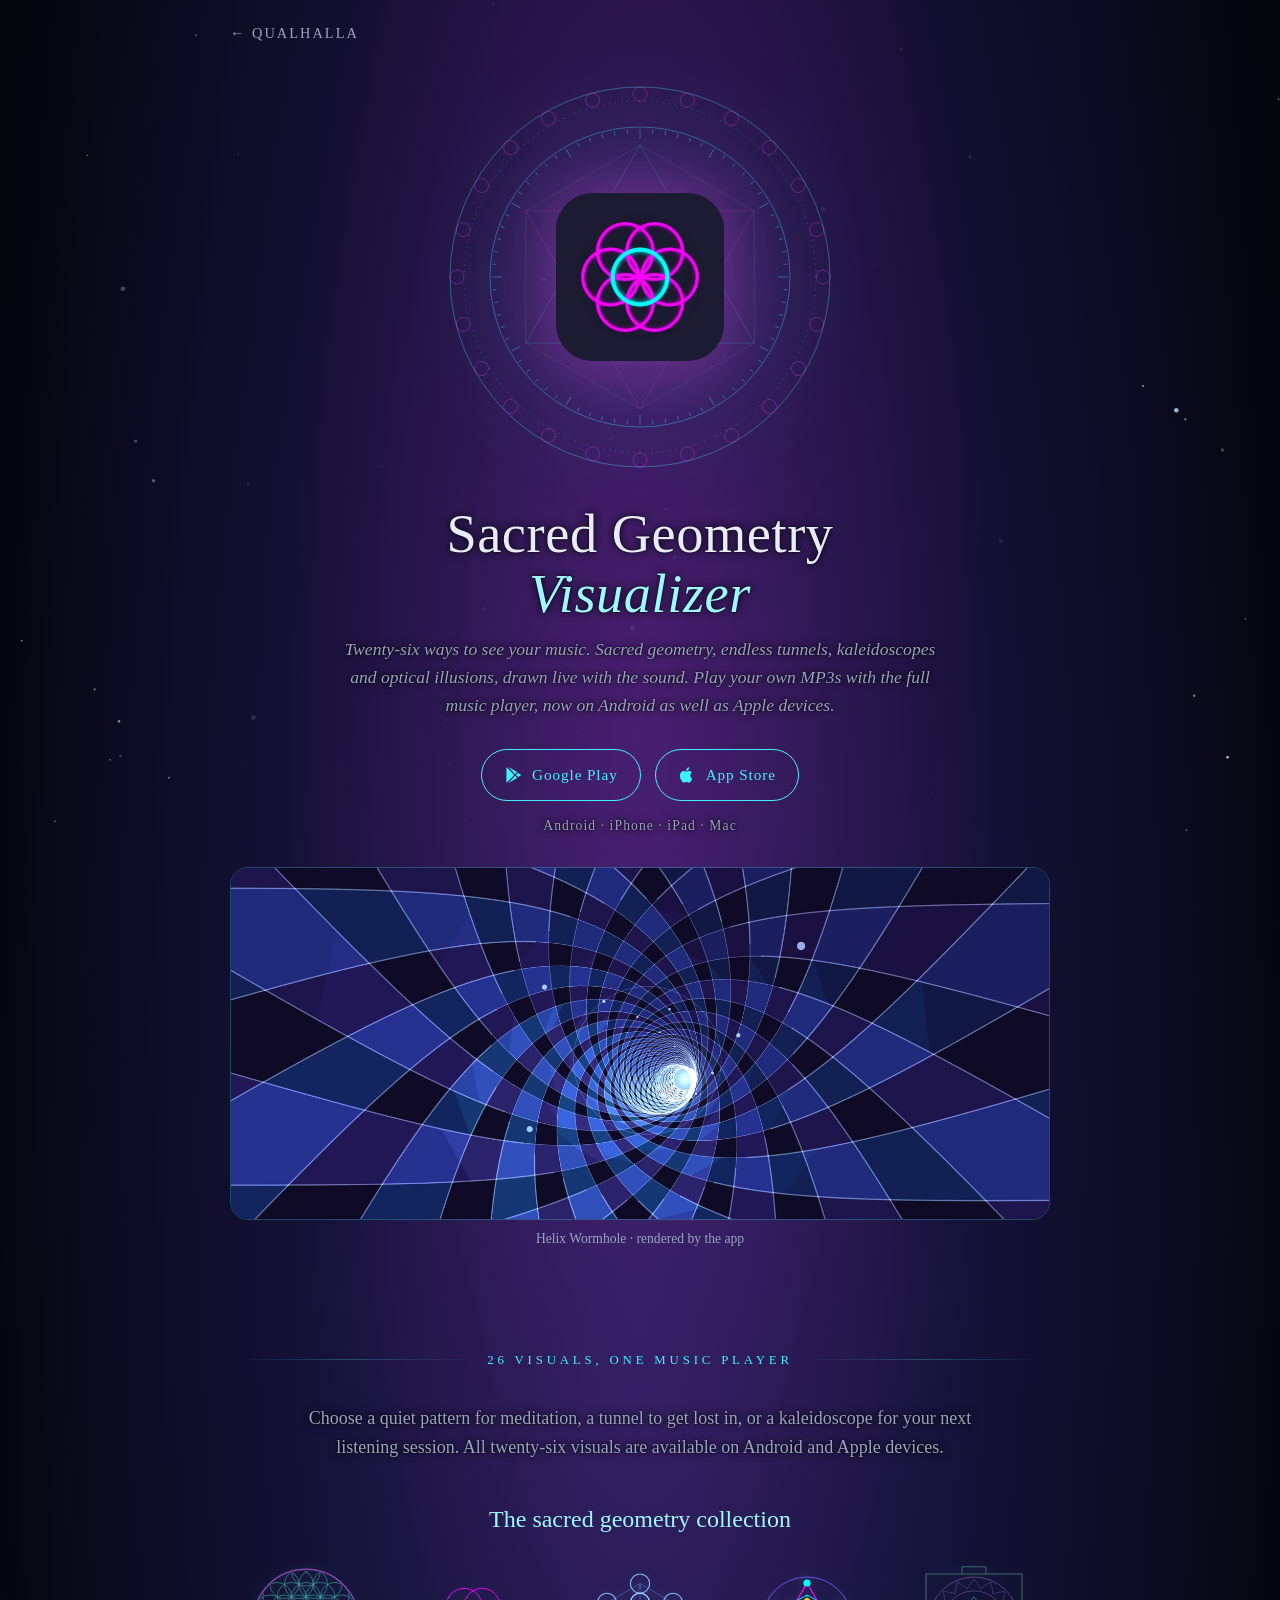
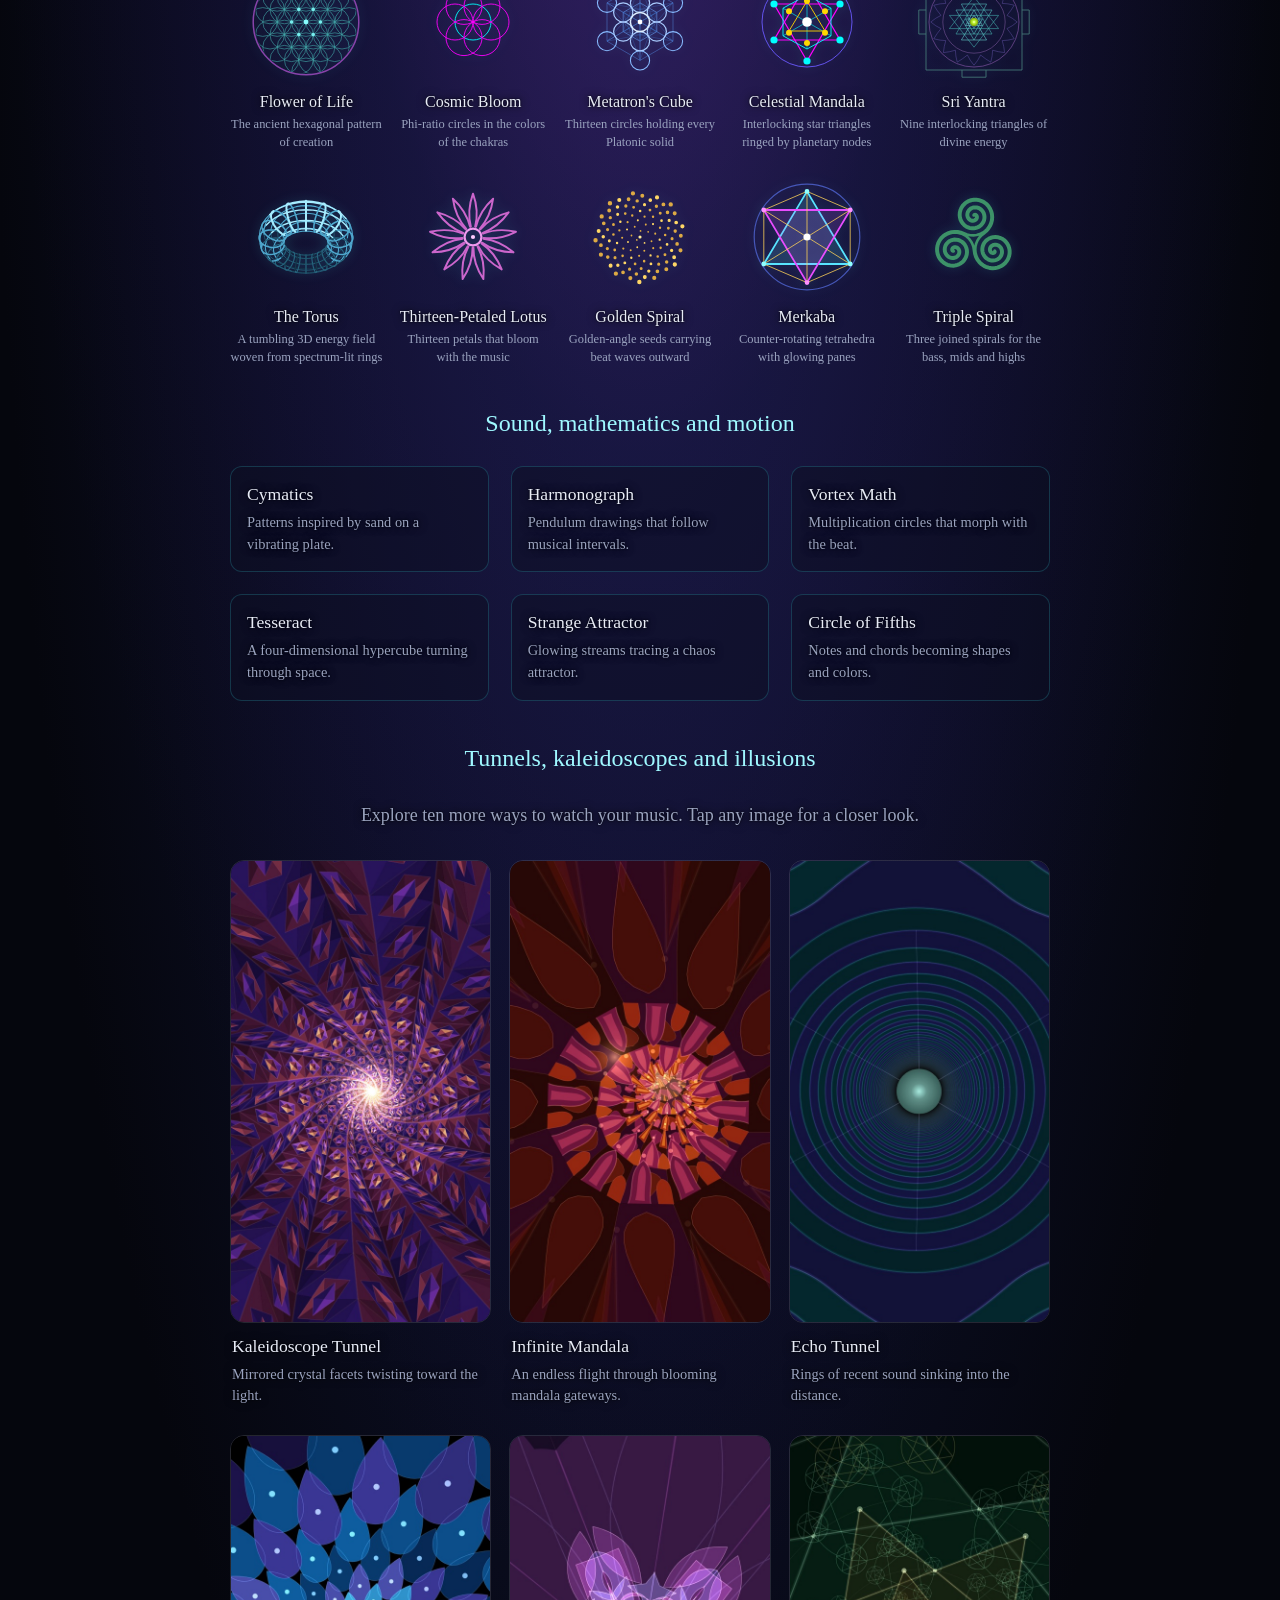
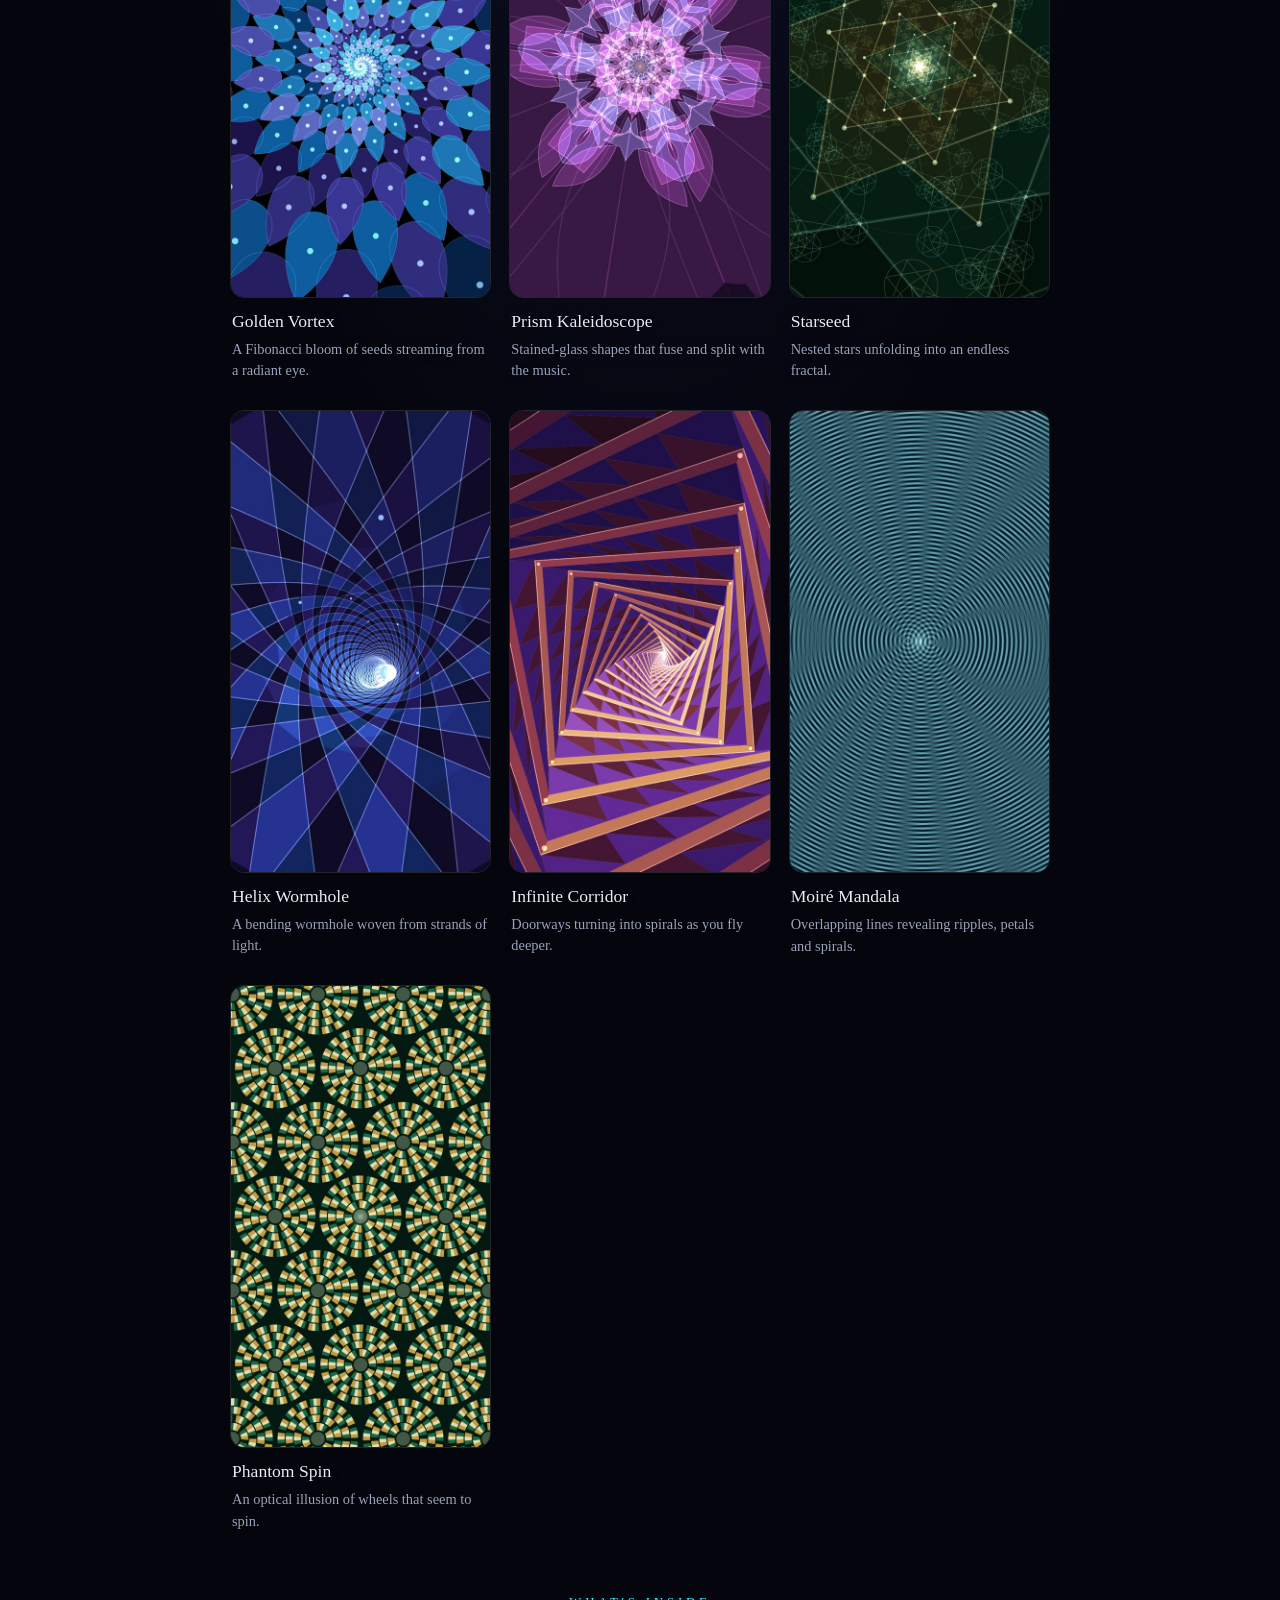
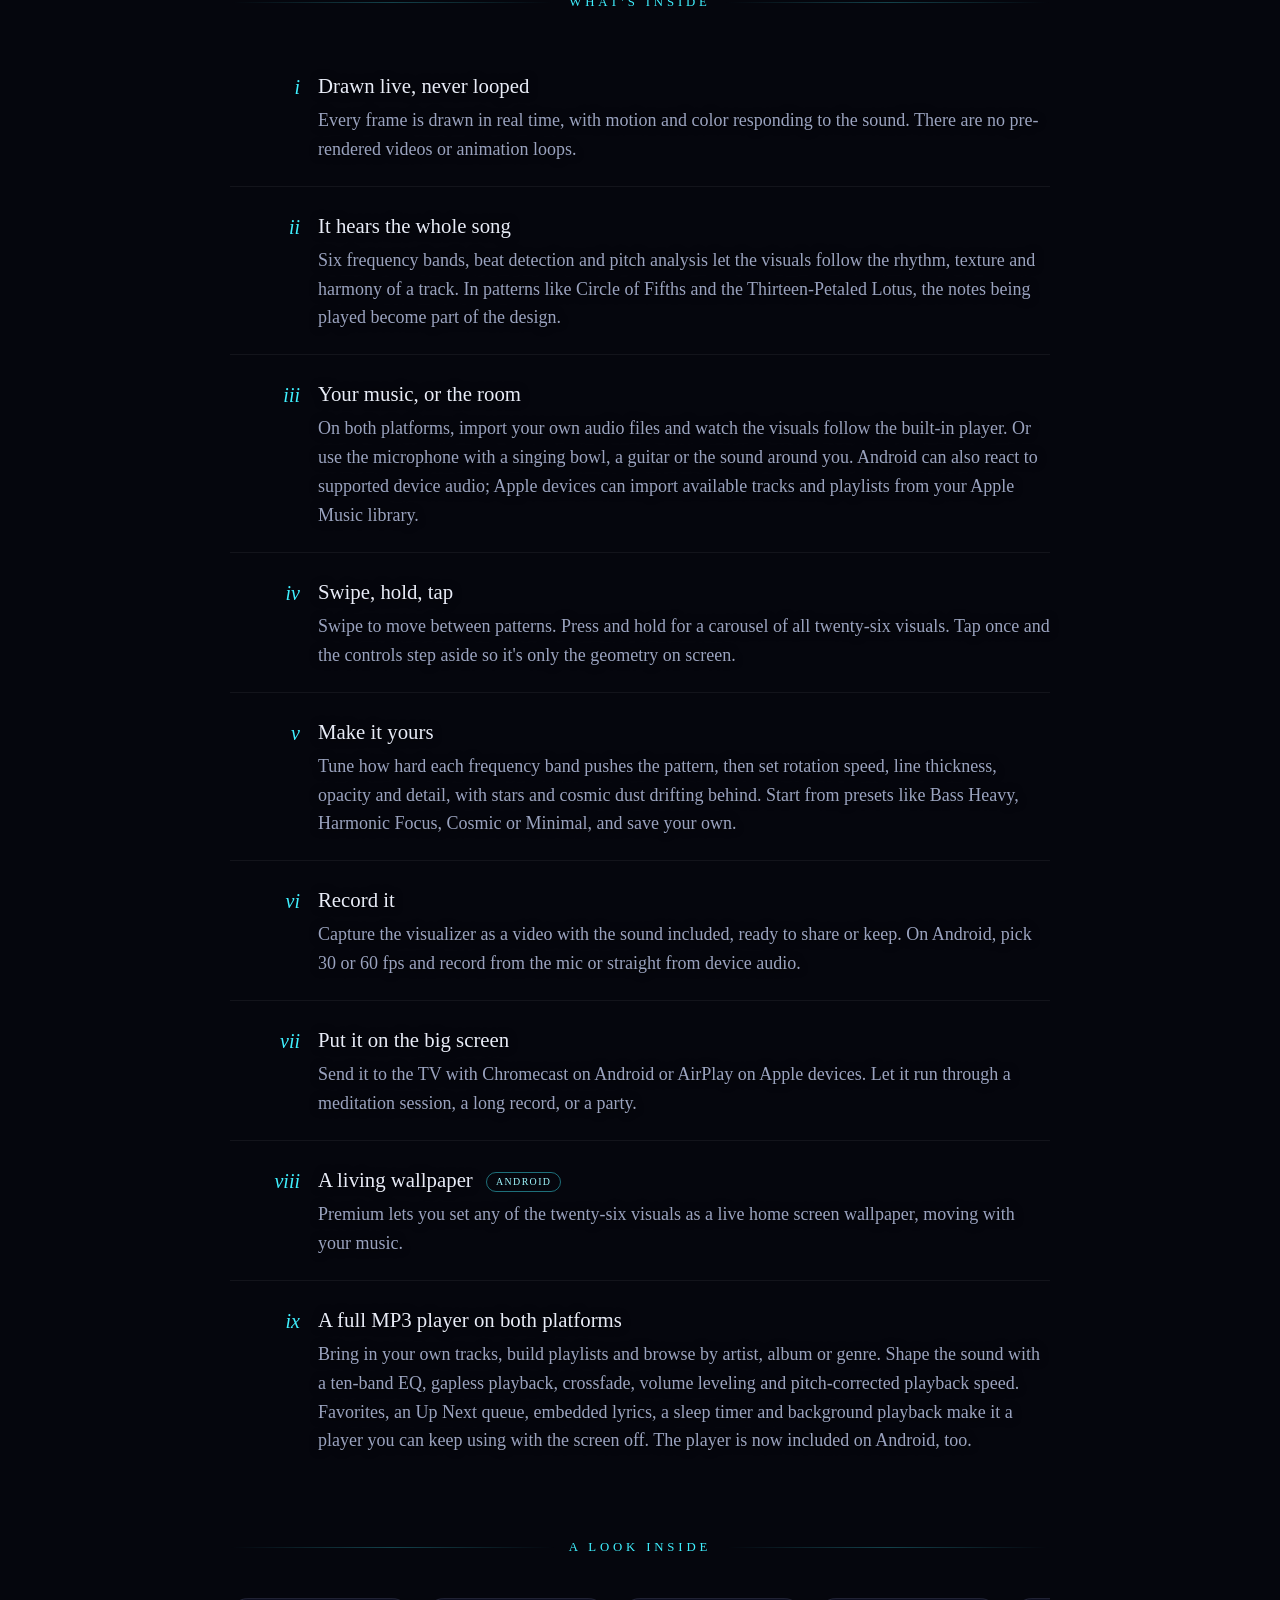
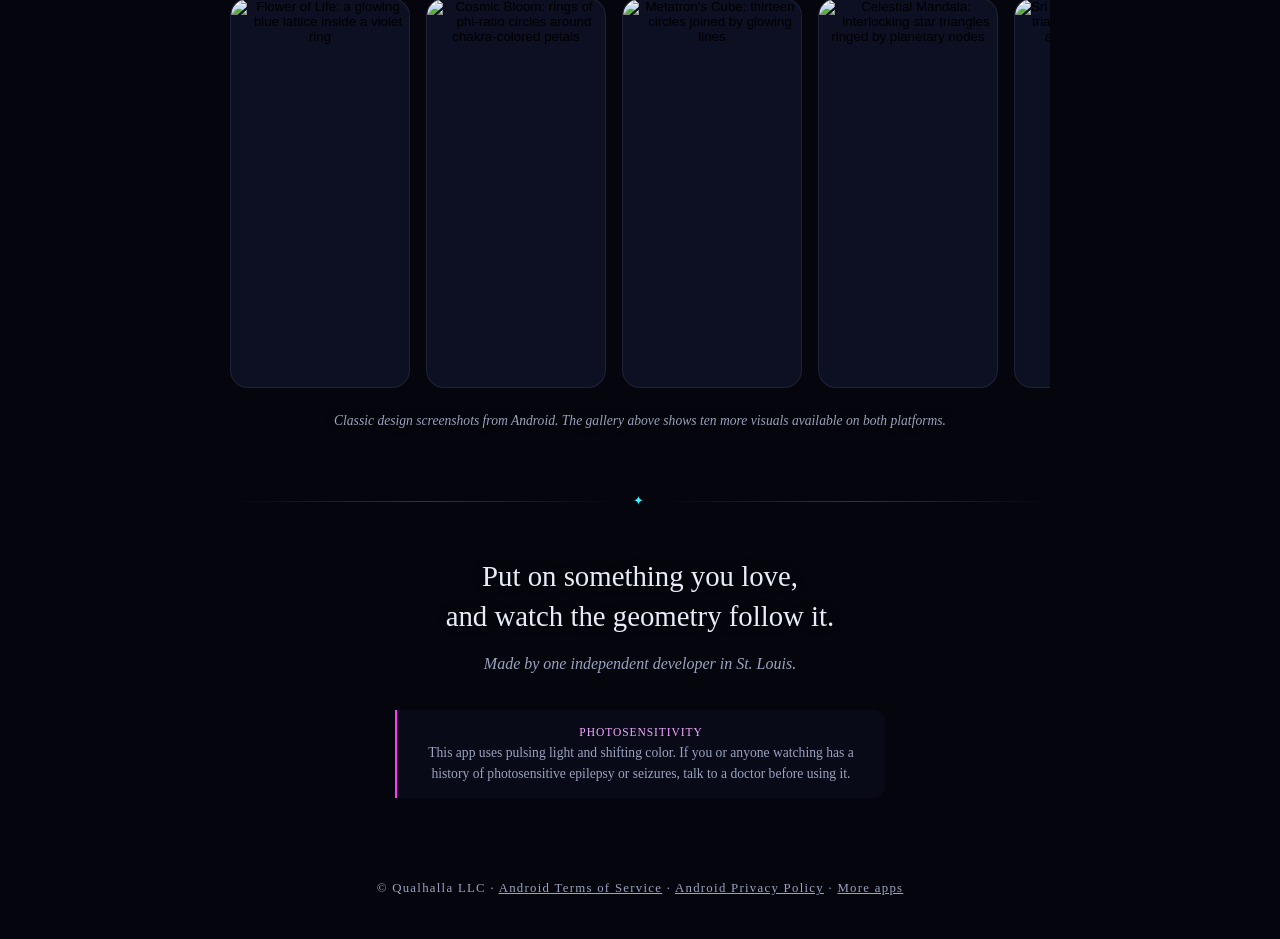
==== commit 1f10e1a0: "Remove platform pricing comparison from visualizer page" ====
--- a/sacred-geometry/index.html
+++ b/sacred-geometry/index.html
@@ -136,7 +136,6 @@
 @media (prefers-reduced-motion:reduce){*{animation:none!important;transition:none!important}}
 
 /* Published 26-visual collection */
-.purchase{color:var(--dim);font-size:.9rem;line-height:1.65;max-width:40em;margin:14px auto 24px}
 .hero-render{margin:30px 0 0}
 .hero-render img{display:block;width:100%;height:auto;border:1px solid var(--line);border-radius:18px}
 .hero-render figcaption{font-size:.85rem;color:var(--dim);margin-top:8px}
@@ -383,7 +382,6 @@
     </a>
   </div>
   <p class="price">Android &middot; iPhone &middot; iPad &middot; Mac</p>
-  <p class="purchase">Android: free. Premium ($1.99) adds live wallpapers for every visual.<br>Apple: $0.99 upfront, with all visuals and player features included.</p>
   <figure class="hero-render"><img src="images/helix-wormhole-header.jpg" alt="Helix Wormhole: blue and indigo strands twisting toward a bright center" width="1600" height="686" fetchpriority="high"><figcaption>Helix Wormhole &middot; rendered by the app</figcaption></figure>
 </header>
 
@@ -459,7 +457,7 @@
 </li>
 <li>
   <span class="num">viii</span>
-  <div><h3>A living wallpaper <em class="tag a">Android</em></h3><p>Premium ($1.99) lets you set any of the twenty-six visuals as a live home screen wallpaper, moving with your music.</p></div>
+  <div><h3>A living wallpaper <em class="tag a">Android</em></h3><p>Premium lets you set any of the twenty-six visuals as a live home screen wallpaper, moving with your music.</p></div>
 </li>
 <li>
   <span class="num">ix</span>
